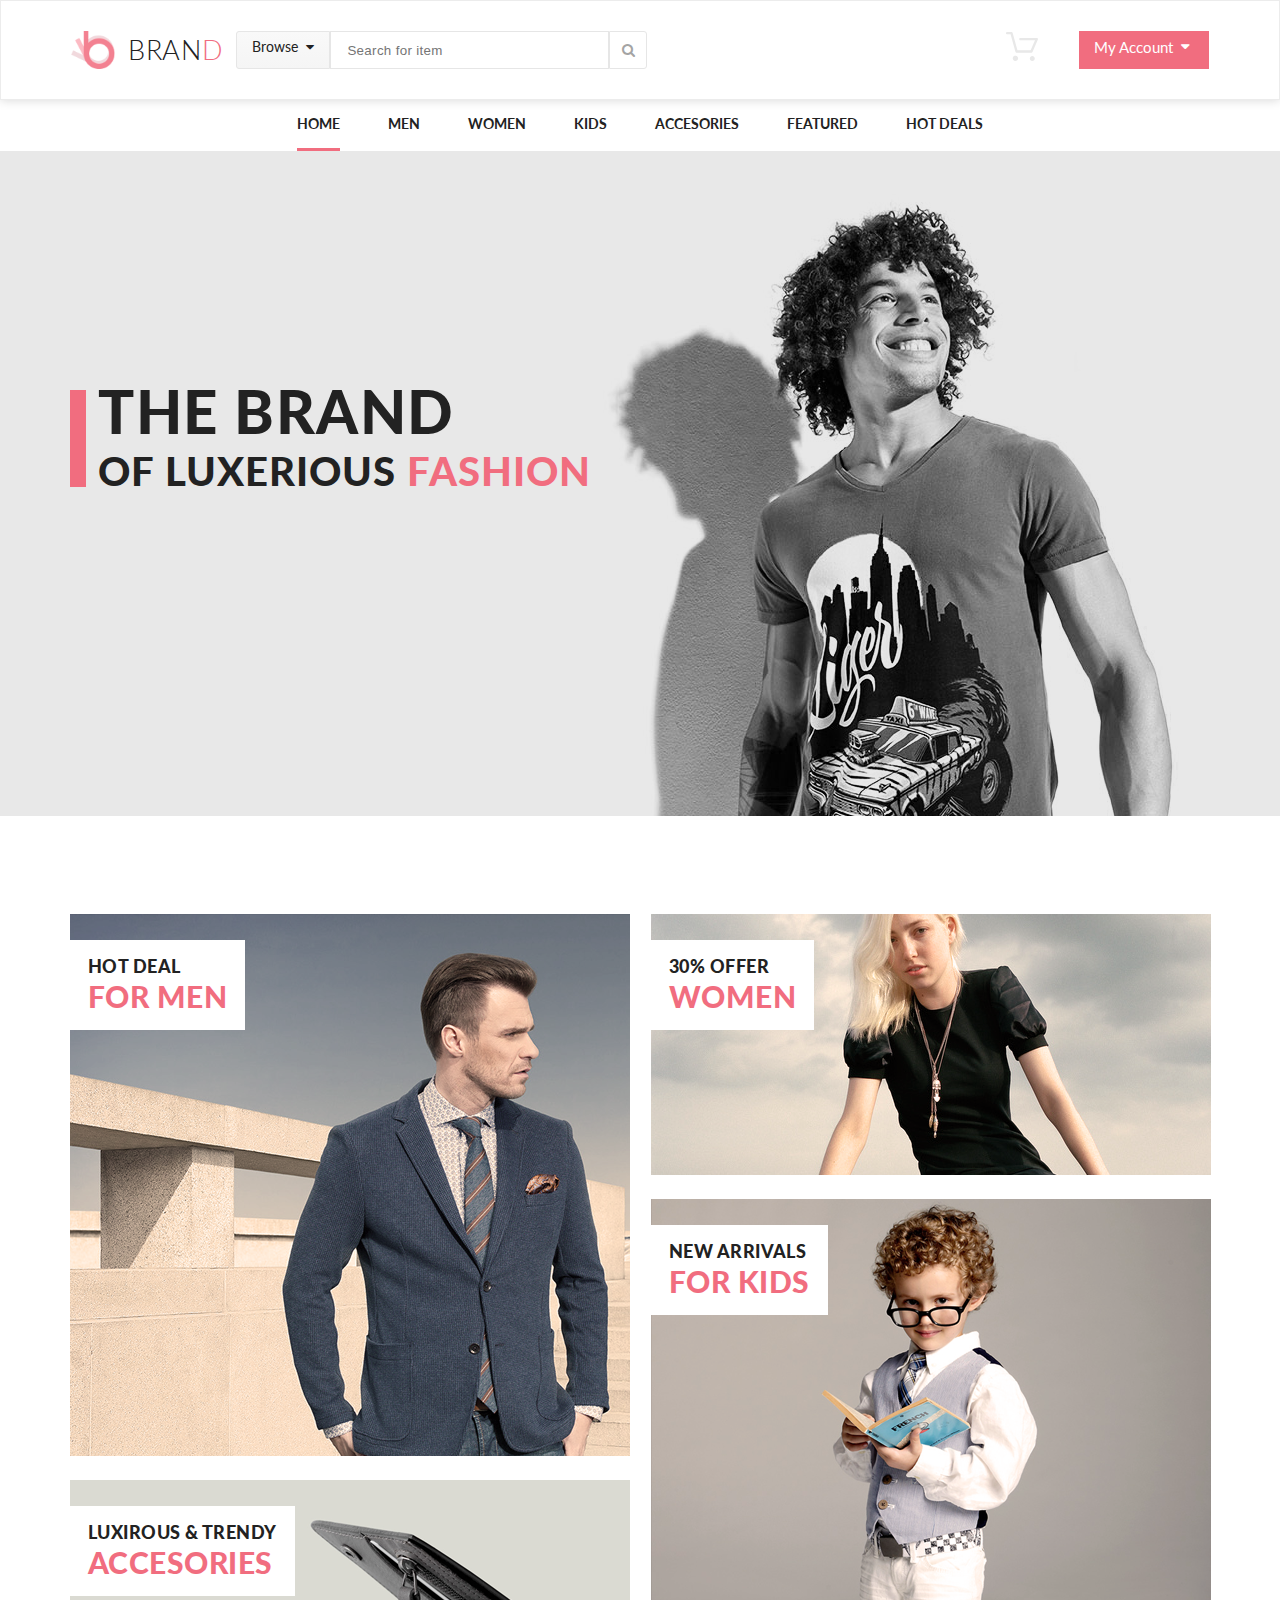
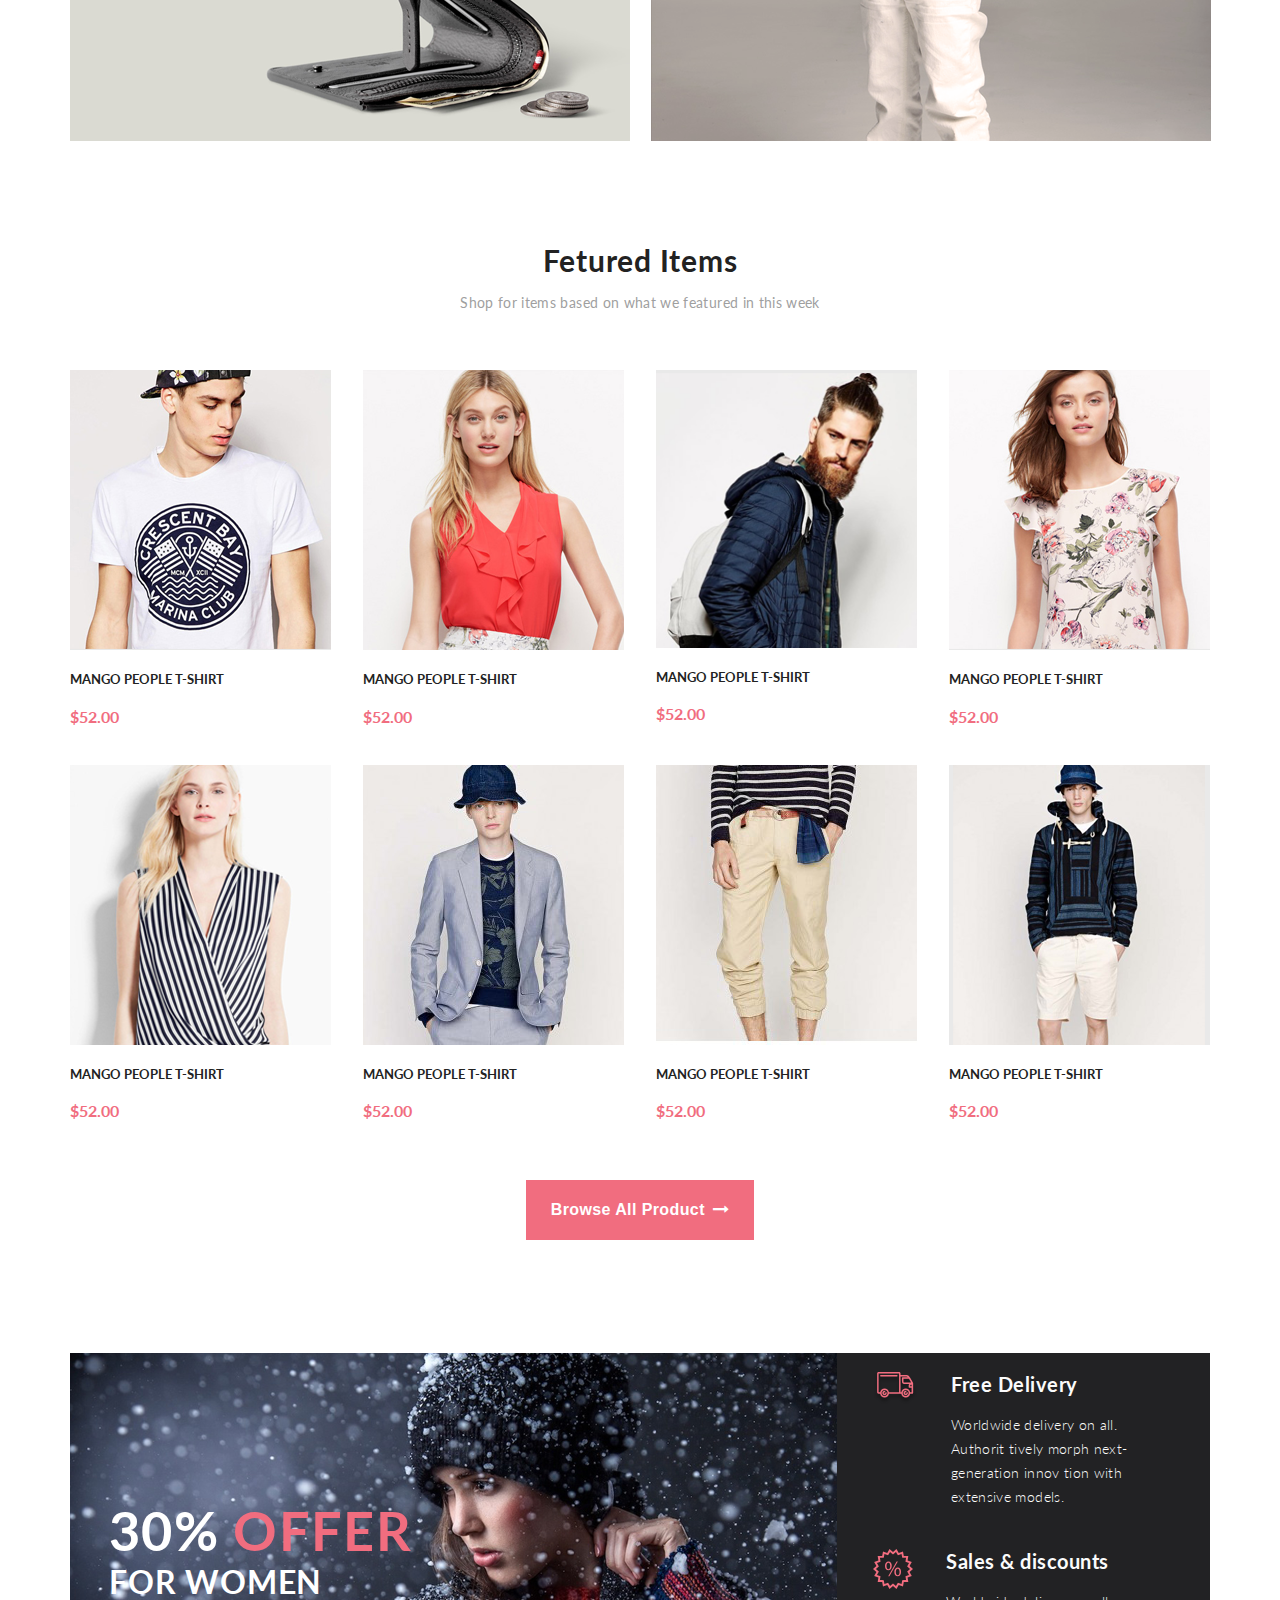
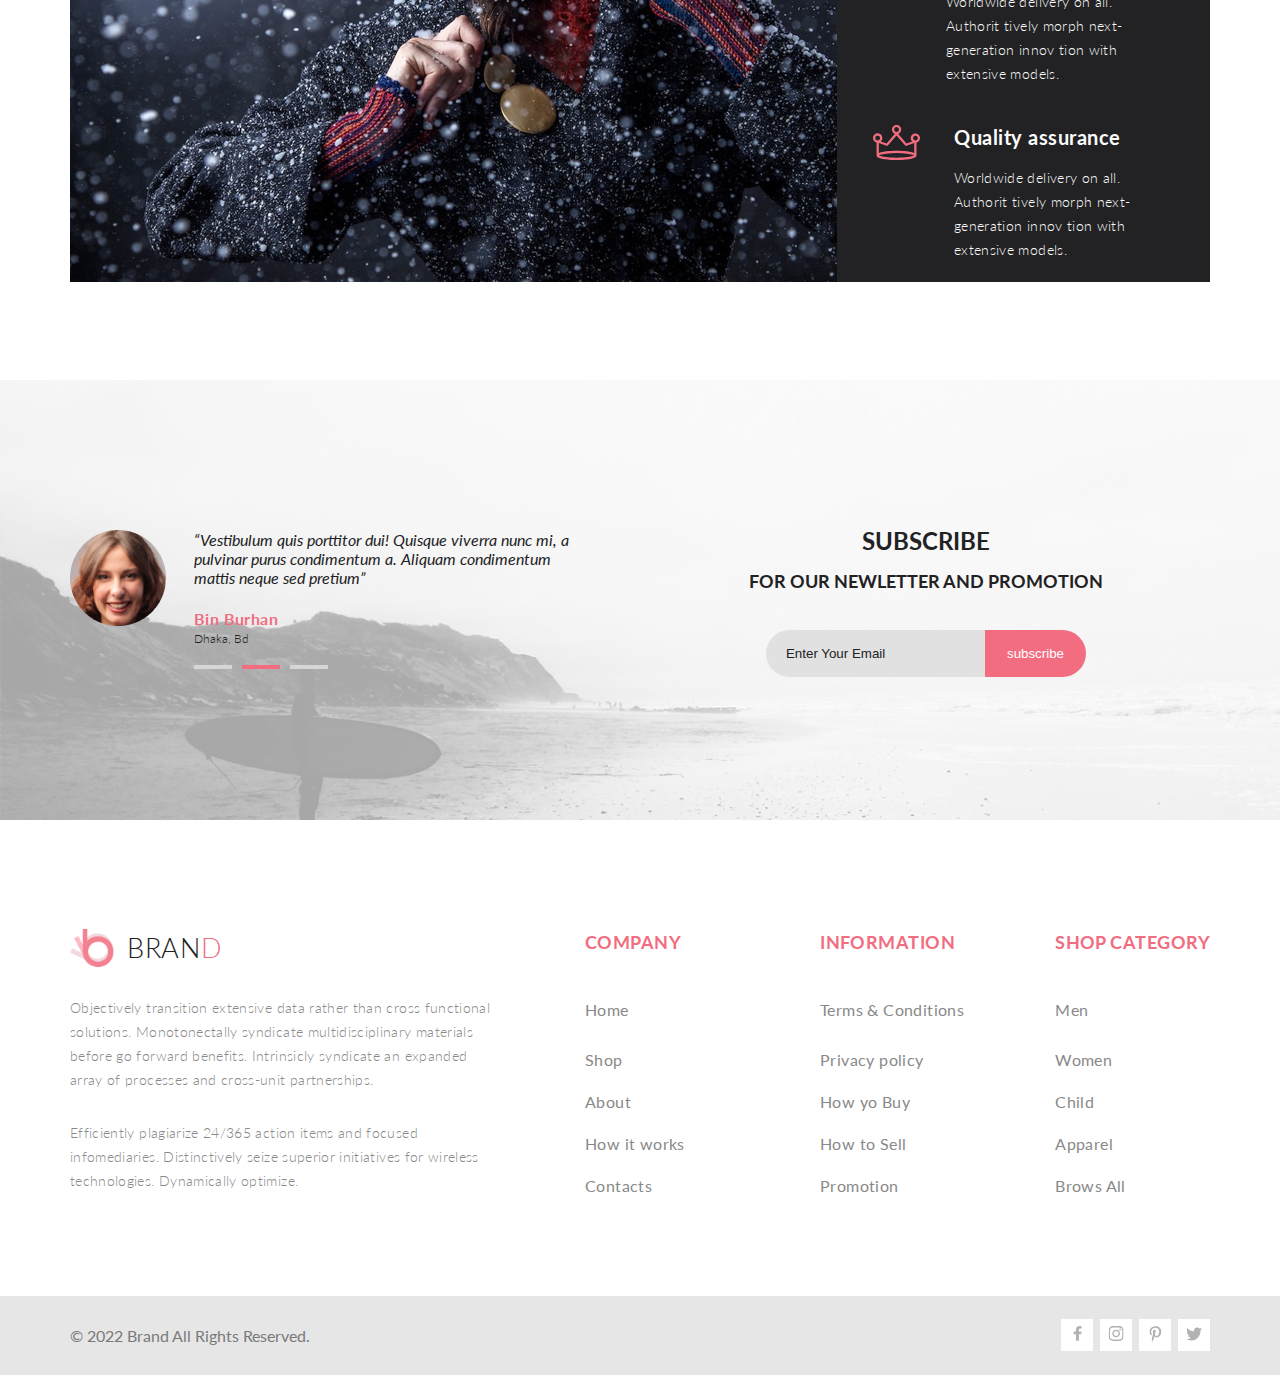
==== index.html @ a5ce7115 "корректировка ссылок на странице index" ====
<!DOCTYPE html>
<html lang="en">

    <head>
        <meta charset="UTF-8">
        <meta name="viewport" content="width=device-width, initial-scale=1.0">
        <title>THE BRAND OF LUXERIOUS FASHION</title>
        <link rel="stylesheet" href="./css/style.css">
        <link rel="stylesheet" href="./css/media.css">
        <link rel="preconnect" href="https://fonts.googleapis.com">
        <link rel="preconnect" href="https://fonts.gstatic.com" crossorigin>
        <link href="https://fonts.googleapis.com/css2?family=Lato:wght@300;400;700;900&display=swap" rel="stylesheet">
        <link rel="stylesheet" href="./font/font-awesome/css/font-awesome.min.css">
    </head>

    <body>
        <!-- заголовок сайта -->
        <header class="main-header center">
            <div class="main-header__left">
                <a class="main-header__left main-header__link" href="./index.html">
                    <img src="./img/logo.png" width="44" height="38" alt="Логотип">
                    <h1 class="main-header__brand">bran<span class="main-header__brand_red">d</span></h1>
                </a>
                <!-- кнопка поиска параметров -->
                <details class="drop drop_browse">
                    <summary class="drop__summary drop__summary_pink">Browse <i class="fa fa-caret-down" aria-hidden="true"></i></summary>
                    <div class="drop__items drop__items_browse">
                        <div class="drop__item">
                            <h3 class="menu__title">Home</h3>
                            <a href="#" class="menu__link menu__link_drop">Dresses</a>
                            <a href="#" class="menu__link menu__link_drop">Tops</a>
                            <a href="#" class="menu__link menu__link_drop">Sweaters/Knits</a>
                            <a href="#" class="menu__link menu__link_drop">Jackets/Coats</a>
                            <a href="#" class="menu__link menu__link_drop">Blazers</a>
                            <a href="#" class="menu__link menu__link_drop">Denim</a>
                            <a href="#" class="menu__link menu__link_drop">Leggings/Pants</a>
                            <a href="#" class="menu__link menu__link_drop">Skirts/Shorts</a>
                            <a href="#" class="menu__link menu__link_drop">Accessories</a>
                        </div>
                        <div class="drop__item">
                            <h3 class="menu__title">Home</h3>
                            <a href="#" class="menu__link menu__link_drop">Dresses</a>
                            <a href="#" class="menu__link menu__link_drop">Tops</a>
                            <a href="#" class="menu__link menu__link_drop">Sweaters/Knits</a>
                            <a href="#" class="menu__link menu__link_drop">Jackets/Coats</a>
                            <a href="#" class="menu__link menu__link_drop">Blazers</a>
                            <a href="#" class="menu__link menu__link_drop">Denim</a>
                            <a href="#" class="menu__link menu__link_drop">Leggings/Pants</a>
                            <a href="#" class="menu__link menu__link_drop">Skirts/Shorts</a>
                            <a href="#" class="menu__link menu__link_drop">Accessories</a>
                        </div>
                    </div>
                </details>

                <!-- форма поиска -->
                <form class="main-header__search" action="#">
                    <input class="main-header__input main-header__input_search" type="text"
                        placeholder="Search for item">
                    <label class="main-header__input main-header__input_find" for="">
                        <i class="fa fa-search" aria-hidden="true"></i>
                    </label>
                </form>
                <!-- // форма поиска -->
            </div>
            <div class="main-header__right">
                <details class="drop">
                    <summary class="drop__cart-summary">
                        <svg xmlns="http://www.w3.org/2000/svg" class="store mobile-none" width="32" height="29" viewBox="0 0 32 29"
                            fill="none">
                            <path
                                d="M26.2009 29C25.5532 28.9738 24.9415 28.6948 24.4972 28.2227C24.0529 27.7506 23.8114 27.1232 23.8245 26.475C23.8376 25.8269 24.1043 25.2097 24.5673 24.7559C25.0303 24.3022 25.6527 24.048 26.301 24.048C26.9493 24.048 27.5717 24.3022 28.0347 24.7559C28.4977 25.2097 28.7644 25.8269 28.7775 26.475C28.7906 27.1232 28.549 27.7506 28.1047 28.2227C27.6604 28.6948 27.0488 28.9738 26.401 29H26.2009ZM6.75293 26.32C6.75293 25.79 6.91011 25.2718 7.20459 24.8311C7.49907 24.3904 7.91764 24.0469 8.40735 23.844C8.89705 23.6412 9.43594 23.5881 9.95581 23.6915C10.4757 23.7949 10.9532 24.0502 11.328 24.425C11.7028 24.7998 11.9581 25.2773 12.0615 25.7972C12.1649 26.317 12.1118 26.8559 11.9089 27.3456C11.7061 27.8353 11.3626 28.2539 10.9219 28.5483C10.4812 28.8428 9.96304 29 9.43298 29C9.08087 29.0003 8.73212 28.9311 8.40674 28.7966C8.08136 28.662 7.78569 28.4646 7.53662 28.2158C7.28755 27.9669 7.09001 27.6713 6.9552 27.3461C6.82039 27.0208 6.75098 26.6721 6.75098 26.32H6.75293ZM10.553 20.686C10.2935 20.6868 10.0409 20.6024 9.83411 20.4457C9.62727 20.2891 9.47758 20.0689 9.40796 19.819L4.57495 2.36401H1.18201C0.868521 2.36401 0.567859 2.23947 0.346191 2.01781C0.124523 1.79614 0 1.49549 0 1.18201C0 0.868519 0.124523 0.567873 0.346191 0.346205C0.567859 0.124537 0.868521 5.81268e-06 1.18201 5.81268e-06H5.46301C5.7225 -0.00080736 5.97504 0.0837201 6.18176 0.240568C6.38848 0.397416 6.53784 0.617884 6.60693 0.868006L11.4399 18.323H24.6179L29.001 8.27501H14.401C14.2428 8.27961 14.0854 8.25242 13.9379 8.19507C13.7904 8.13771 13.6559 8.05134 13.5424 7.94108C13.4288 7.83082 13.3386 7.69891 13.277 7.55315C13.2154 7.40739 13.1836 7.25075 13.1836 7.0925C13.1836 6.93426 13.2154 6.77762 13.277 6.63186C13.3386 6.4861 13.4288 6.35419 13.5424 6.24393C13.6559 6.13367 13.7904 6.0473 13.9379 5.98994C14.0854 5.93259 14.2428 5.90541 14.401 5.91001H30.814C31.0097 5.90996 31.2022 5.95866 31.3744 6.05172C31.5465 6.14478 31.6928 6.27926 31.7999 6.44301C31.9078 6.60729 31.9734 6.79569 31.9908 6.99145C32.0083 7.18721 31.9771 7.38424 31.9 7.565L26.495 19.977C26.4026 20.1876 26.251 20.3668 26.0585 20.4927C25.866 20.6186 25.641 20.6858 25.411 20.686H10.553Z"
                                fill="#E8E8E8" />
                        </svg>
                    </summary>
                    <div class="drop__items drop__items_account">
                        <!-- карточка 1 -->
                        <div class="drop__item_buy">
                            <a href="#MyAccount1"><img src="./img/card/card1.png" alt="товар в корзине"></a>
                            <div class="drop__item-data">
                                <h3 class="drop__item-text">Rebox Zane</h3>
                                <div class="drop__item-star">
                                    <i class="fa fa-star drop_star" aria-hidden="true"></i>
                                    <i class="fa fa-star drop_star" aria-hidden="true"></i>
                                    <i class="fa fa-star drop_star" aria-hidden="true"></i>
                                    <i class="fa fa-star drop_star" aria-hidden="true"></i>
                                    <i class="fa fa-star-half-o drop_star" aria-hidden="true"></i>
                                </div>
                                <p class="drop__item-text drop__item_price">1 <span class="drop__span">x</span> $250</p>
                            </div>
                            <div class="drop__close">
                                <i class="fa fa-times-circle drop__item_close" aria-hidden="true"></i>
                            </div>
                        </div>
                        <hr>
                        <!-- карточка 2 -->
                        <div class="drop__item_buy">
                            <a href="#MyAccount2"><img src="./img/card/card2.png" alt="товар в корзине"></a>
                            <div class="drop__item-data">
                                <h3 class="drop__item-text">Rebox Zane</h3>
                                <div class="drop__item-star">
                                    <i class="fa fa-star drop_star" aria-hidden="true"></i>
                                    <i class="fa fa-star drop_star" aria-hidden="true"></i>
                                    <i class="fa fa-star drop_star" aria-hidden="true"></i>
                                    <i class="fa fa-star drop_star" aria-hidden="true"></i>
                                    <i class="fa fa-star-half-o drop_star" aria-hidden="true"></i>
                                </div>
                                <p class="drop__item-text drop__item_price">1 <span class="drop__span">x</span> $250</p>
                            </div>
                            <div class="drop__close">
                                <i class="fa fa-times-circle drop__item_close" aria-hidden="true"></i>
                            </div>
                        </div>
                        <hr>
                        <div class="drop__total">
                            <p class="drop__total_price">TOTAL</p>
                            <p class="drop__total_price">$500.00</p>
                        </div>
                        <div class="drop__button-account">
                            <a class="drop__button-account_link drop__button-account_hover" href="./checkout.html">Checkout</a>
                            <a class="menu__link drop__button-account_link drop__button-account_gray" href="./cart.html">Go
                                to
                                cart</a>
                        </div>
                    </div>
                </details>
                <!-- кнопка профиля -->
                <details class="drop drop_account">
                    <summary class="drop__summary">My Account<i class="fa fa-caret-down" aria-hidden="true"></i>
                    </summary>
                    <!-- блок с карточками -->
                    <div class="drop__items drop__items_account">
                        <!-- карточка 1 -->
                        <div class="drop__item_buy">
                            <a href="#MyAccount1"><img src="./img/card/card1.png" alt="товар в корзине"></a>
                            <div class="drop__item-data">
                                <h3 class="drop__item-text">Rebox Zane</h3>
                                <div class="drop__item-star">
                                    <i class="fa fa-star drop_star" aria-hidden="true"></i>
                                    <i class="fa fa-star drop_star" aria-hidden="true"></i>
                                    <i class="fa fa-star drop_star" aria-hidden="true"></i>
                                    <i class="fa fa-star drop_star" aria-hidden="true"></i>
                                    <i class="fa fa-star-half-o drop_star" aria-hidden="true"></i>
                                </div>
                                <p class="drop__item-text drop__item_price">1 <span class="drop__span">x</span> $250</p>
                            </div>
                            <div class="drop__close">
                                <i class="fa fa-times-circle drop__item_close" aria-hidden="true"></i>
                            </div>
                        </div>
                        <hr>
                        <!-- карточка 2 -->
                        <div class="drop__item_buy">
                            <a href="./single.html"><img src="./img/card/card2.png" alt="товар в корзине"></a>
                            <div class="drop__item-data">
                                <h3 class="drop__item-text">Rebox Zane</h3>
                                <div class="drop__item-star">
                                    <i class="fa fa-star drop_star" aria-hidden="true"></i>
                                    <i class="fa fa-star drop_star" aria-hidden="true"></i>
                                    <i class="fa fa-star drop_star" aria-hidden="true"></i>
                                    <i class="fa fa-star drop_star" aria-hidden="true"></i>
                                    <i class="fa fa-star-half-o drop_star" aria-hidden="true"></i>
                                </div>
                                <p class="drop__item-text drop__item_price">1 <span class="drop__span">x</span> $250</p>
                            </div>
                            <div class="drop__close">
                                <i class="fa fa-times-circle drop__item_close" aria-hidden="true"></i>
                            </div>
                        </div>
                        <hr>
                        <div class="drop__total">
                            <p class="drop__total_price">TOTAL</p>
                            <p class="drop__total_price">$500.00</p>
                        </div>
                        <div class="drop__button-account">
                            <a class="drop__button-account_link drop__button-account_hover" href="./checkout.html">Checkout</a>
                            <a class="menu__link drop__button-account_link drop__button-account_gray" href="./cart.html">Go to
                                cart</a>
                        </div>
                    </div>
                </details>
            </div>
        </header>
        <!-- // заголовок сайта -->

        <!-- Главное Меню -->
        <section class="navigation center">
            <ul class="menu">
                <li class="menu__list menu__list_active"><a href="./index.html" class="menu__link">home</a>
                    <div class="dropdown dropdown_home">
                        <div class="menu__item">
                            <h3 class="menu__title">Home</h3>
                            <a href="#" class="menu__link menu__link_drop">Dresses</a>
                            <a href="#" class="menu__link menu__link_drop">Tops</a>
                            <a href="#" class="menu__link menu__link_drop">Sweaters/Knits</a>
                            <a href="#" class="menu__link menu__link_drop">Jackets/Coats</a>
                            <a href="#" class="menu__link menu__link_drop">Blazers</a>
                            <a href="#" class="menu__link menu__link_drop">Denim</a>
                            <a href="#" class="menu__link menu__link_drop">Leggings/Pants</a>
                            <a href="#" class="menu__link menu__link_drop">Skirts/Shorts</a>
                            <a href="#" class="menu__link menu__link_drop">Accessories</a>
                        </div>
                    </div>
                </li>
                <li class="menu__list "><a href="./product.html" class="menu__link">men</a>
                    <div class="dropdown">
                        <div class="menu__item">
                            <h3 class="menu__title">men</h3>
                            <a href="#" class="menu__link menu__link_drop">Dresses</a>
                            <a href="#" class="menu__link menu__link_drop">Tops</a>
                            <a href="#" class="menu__link menu__link_drop">Sweaters/Knits</a>
                            <a href="#" class="menu__link menu__link_drop">Jackets/Coats</a>
                            <a href="#" class="menu__link menu__link_drop">Blazers</a>
                            <a href="#" class="menu__link menu__link_drop">Denim</a>
                            <a href="#" class="menu__link menu__link_drop">Leggings/Pants</a>
                            <a href="#" class="menu__link menu__link_drop">Skirts/Shorts</a>
                            <a href="#" class="menu__link menu__link_drop">Accessories</a>
                        </div>
                        <div class="menu__item">
                            <h3 class="menu__title">men</h3>
                            <a href="#" class="menu__link menu__link_drop">Dresses</a>
                            <a href="#" class="menu__link menu__link_drop">Tops</a>
                            <a href="#" class="menu__link menu__link_drop">Sweaters/Knits</a>
                            <a href="#" class="menu__link menu__link_drop">Jackets/Coats</a>
                        </div>
                        <div class="menu__item menu__item_mv-dwn">
                            <h3 class="menu__title">men</h3>
                            <a href="#" class="menu__link menu__link_drop">Dresses</a>
                            <a href="#" class="menu__link menu__link_drop">Tops</a>
                            <a href="#" class="menu__link menu__link_drop">Sweaters/Knits</a>
                        </div>
                        <div class="menu__item menu__item_mv-up">
                            <h3 class="menu__title">men</h3>
                            <a href="#" class="menu__link menu__link_drop">Dresses</a>
                            <a href="#" class="menu__link menu__link_drop">Tops</a>
                            <a href="#" class="menu__link menu__link_drop">Sweaters/Knits</a>
                            <a href="#" class="menu__link menu__link_drop">Jackets/Coats</a>
                        </div>
                        <div class="menu__item menu__item_bg">
                            <a href="#SupersaleMan" class="menu__link menu__link_drop">
                                <img class="menu__item_img" src="./img/sale-baner.png" alt="">
                            </a>
                            <p class="menu__item_sale">Super sale!</p>
                        </div>
                    </div>
                </li>
                <li class="menu__list"><a href="#3" class="menu__link">women</a>
                    <div class="dropdown">
                        <div class="menu__item">
                            <h3 class="menu__title">women</h3>
                            <a href="#" class="menu__link menu__link_drop">Dresses</a>
                            <a href="#" class="menu__link menu__link_drop">Tops</a>
                            <a href="#" class="menu__link menu__link_drop">Sweaters/Knits</a>
                            <a href="#" class="menu__link menu__link_drop">Jackets/Coats</a>
                            <a href="#" class="menu__link menu__link_drop">Blazers</a>
                            <a href="#" class="menu__link menu__link_drop">Denim</a>
                            <a href="#" class="menu__link menu__link_drop">Leggings/Pants</a>
                            <a href="#" class="menu__link menu__link_drop">Skirts/Shorts</a>
                            <a href="#" class="menu__link menu__link_drop">Accessories</a>
                        </div>
                        <div class="menu__item">
                            <h3 class="menu__title">women</h3>
                            <a href="#" class="menu__link menu__link_drop">Dresses</a>
                            <a href="#" class="menu__link menu__link_drop">Tops</a>
                            <a href="#" class="menu__link menu__link_drop">Sweaters/Knits</a>
                            <a href="#" class="menu__link menu__link_drop">Jackets/Coats</a>
                        </div>
                        <div class="menu__item menu__item_mv-dwn">
                            <h3 class="menu__title">women</h3>
                            <a href="#" class="menu__link menu__link_drop">Dresses</a>
                            <a href="#" class="menu__link menu__link_drop">Tops</a>
                            <a href="#" class="menu__link menu__link_drop">Sweaters/Knits</a>
                        </div>
                        <div class="menu__item menu__item_mv-up">
                            <h3 class="menu__title">women</h3>
                            <a href="#" class="menu__link menu__link_drop">Dresses</a>
                            <a href="#" class="menu__link menu__link_drop">Tops</a>
                            <a href="#" class="menu__link menu__link_drop">Sweaters/Knits</a>
                            <a href="#" class="menu__link menu__link_drop">Jackets/Coats</a>
                        </div>
                        <div class="menu__item menu__item_bg">
                            <a href="#SupersaleWoman" class="menu__link menu__link_drop">
                                <img class="menu__item_img" src="./img/sale-baner.png" alt="">
                            </a>
                            <p class="menu__item_sale">Super sale!</p>
                        </div>
                    </div>
                </li>
                <li class="menu__list cntr"><a href="#4" class="menu__link">kids</a>
                    <div class="dropdown">
                        <div class="menu__item">
                            <h3 class="menu__title">kids</h3>
                            <a href="#" class="menu__link menu__link_drop">Dresses</a>
                            <a href="#" class="menu__link menu__link_drop">Tops</a>
                            <a href="#" class="menu__link menu__link_drop">Sweaters/Knits</a>
                            <a href="#" class="menu__link menu__link_drop">Jackets/Coats</a>
                            <a href="#" class="menu__link menu__link_drop">Blazers</a>
                            <a href="#" class="menu__link menu__link_drop">Denim</a>
                            <a href="#" class="menu__link menu__link_drop">Leggings/Pants</a>
                            <a href="#" class="menu__link menu__link_drop">Skirts/Shorts</a>
                            <a href="#" class="menu__link menu__link_drop">Accessories</a>
                        </div>
                        <div class="menu__item">
                            <h3 class="menu__title">kids</h3>
                            <a href="#" class="menu__link menu__link_drop">Dresses</a>
                            <a href="#" class="menu__link menu__link_drop">Tops</a>
                            <a href="#" class="menu__link menu__link_drop">Sweaters/Knits</a>
                            <a href="#" class="menu__link menu__link_drop">Jackets/Coats</a>
                        </div>
                        <div class="menu__item menu__item_mv-dwn">
                            <h3 class="menu__title">kids</h3>
                            <a href="#" class="menu__link menu__link_drop">Dresses</a>
                            <a href="#" class="menu__link menu__link_drop">Tops</a>
                            <a href="#" class="menu__link menu__link_drop">Sweaters/Knits</a>
                        </div>
                        <div class="menu__item menu__item_mv-up">
                            <h3 class="menu__title">kids</h3>
                            <a href="#" class="menu__link menu__link_drop">Dresses</a>
                            <a href="#" class="menu__link menu__link_drop">Tops</a>
                            <a href="#" class="menu__link menu__link_drop">Sweaters/Knits</a>
                            <a href="#" class="menu__link menu__link_drop">Jackets/Coats</a>
                        </div>
                        <div class="menu__item menu__item_bg">
                            <a href="#SupersaleKids" class="menu__link menu__link_drop">
                                <img class="menu__item_img" src="./img/sale-baner.png" alt="">
                            </a>
                            <p class="menu__item_sale">Super sale!</p>
                        </div>
                    </div>
                </li>
                <li class="menu__list acc"><a href="#5" class="menu__link">accesories</a>
                    <div class="dropdown">
                        <div class="menu__item">
                            <h3 class="menu__title">accesories</h3>
                            <a href="#" class="menu__link menu__link_drop">Dresses</a>
                            <a href="#" class="menu__link menu__link_drop">Tops</a>
                            <a href="#" class="menu__link menu__link_drop">Sweaters/Knits</a>
                            <a href="#" class="menu__link menu__link_drop">Jackets/Coats</a>
                            <a href="#" class="menu__link menu__link_drop">Blazers</a>
                            <a href="#" class="menu__link menu__link_drop">Denim</a>
                            <a href="#" class="menu__link menu__link_drop">Leggings/Pants</a>
                            <a href="#" class="menu__link menu__link_drop">Skirts/Shorts</a>
                            <a href="#" class="menu__link menu__link_drop">Accessories</a>
                        </div>
                        <div class="menu__item">
                            <h3 class="menu__title">accesories</h3>
                            <a href="#" class="menu__link menu__link_drop">Dresses</a>
                            <a href="#" class="menu__link menu__link_drop">Tops</a>
                            <a href="#" class="menu__link menu__link_drop">Sweaters/Knits</a>
                            <a href="#" class="menu__link menu__link_drop">Jackets/Coats</a>
                        </div>
                        <div class="menu__item menu__item_mv-dwn">
                            <h3 class="menu__title">accesories</h3>
                            <a href="#" class="menu__link menu__link_drop">Dresses</a>
                            <a href="#" class="menu__link menu__link_drop">Tops</a>
                            <a href="#" class="menu__link menu__link_drop">Sweaters/Knits</a>
                        </div>
                        <div class="menu__item menu__item_mv-up">
                            <h3 class="menu__title">accesories</h3>
                            <a href="#" class="menu__link menu__link_drop">Dresses</a>
                            <a href="#" class="menu__link menu__link_drop">Tops</a>
                            <a href="#" class="menu__link menu__link_drop">Sweaters/Knits</a>
                            <a href="#" class="menu__link menu__link_drop">Jackets/Coats</a>
                        </div>
                        <div class="menu__item menu__item_bg">
                            <a href="#SupersaleAcc" class="menu__link menu__link_drop">
                                <img class="menu__item_img" src="./img/sale-baner.png" alt="">
                            </a>
                            <p class="menu__item_sale">Super sale!</p>
                        </div>
                    </div>
                </li>
                <li class="menu__list last"><a href="#6" class="menu__link">featured</a>
                    <div class="dropdown">
                        <div class="menu__item">
                            <h3 class="menu__title">featured</h3>
                            <a href="#" class="menu__link menu__link_drop">Dresses</a>
                            <a href="#" class="menu__link menu__link_drop">Tops</a>
                            <a href="#" class="menu__link menu__link_drop">Sweaters/Knits</a>
                            <a href="#" class="menu__link menu__link_drop">Jackets/Coats</a>
                            <a href="#" class="menu__link menu__link_drop">Blazers</a>
                            <a href="#" class="menu__link menu__link_drop">Denim</a>
                            <a href="#" class="menu__link menu__link_drop">Leggings/Pants</a>
                            <a href="#" class="menu__link menu__link_drop">Skirts/Shorts</a>
                            <a href="#" class="menu__link menu__link_drop">Accessories</a>
                        </div>
                        <div class="menu__item">
                            <h3 class="menu__title">featured</h3>
                            <a href="#" class="menu__link menu__link_drop">Dresses</a>
                            <a href="#" class="menu__link menu__link_drop">Tops</a>
                            <a href="#" class="menu__link menu__link_drop">Sweaters/Knits</a>
                            <a href="#" class="menu__link menu__link_drop">Jackets/Coats</a>
                        </div>
                        <div class="menu__item menu__item_mv-dwn">
                            <h3 class="menu__title">featured</h3>
                            <a href="#" class="menu__link menu__link_drop">Dresses</a>
                            <a href="#" class="menu__link menu__link_drop">Tops</a>
                            <a href="#" class="menu__link menu__link_drop">Sweaters/Knits</a>
                        </div>
                        <div class="menu__item menu__item_mv-up">
                            <h3 class="menu__title">featured</h3>
                            <a href="#" class="menu__link menu__link_drop">Dresses</a>
                            <a href="#" class="menu__link menu__link_drop">Tops</a>
                            <a href="#" class="menu__link menu__link_drop">Sweaters/Knits</a>
                            <a href="#" class="menu__link menu__link_drop">Jackets/Coats</a>
                        </div>
                        <div class="menu__item menu__item_bg">
                            <a href="#SupersaleFeatured" class="menu__link menu__link_drop">
                                <img class="menu__item_img" src="./img/sale-baner.png" alt="">
                            </a>
                            <p class="menu__item_sale">Super sale!</p>
                        </div>
                    </div>
                </li>
                <li class="menu__list last"><a href="#7" class="menu__link">hot deals</a>
                    <div class="dropdown">
                        <div class="menu__item">
                            <h3 class="menu__title">hot deals</h3>
                            <a href="#" class="menu__link menu__link_drop">Dresses</a>
                            <a href="#" class="menu__link menu__link_drop">Tops</a>
                            <a href="#" class="menu__link menu__link_drop">Sweaters/Knits</a>
                            <a href="#" class="menu__link menu__link_drop">Jackets/Coats</a>
                            <a href="#" class="menu__link menu__link_drop">Blazers</a>
                            <a href="#" class="menu__link menu__link_drop">Denim</a>
                            <a href="#" class="menu__link menu__link_drop">Leggings/Pants</a>
                            <a href="#" class="menu__link menu__link_drop">Skirts/Shorts</a>
                            <a href="#" class="menu__link menu__link_drop">Accessories</a>
                        </div>
                        <div class="menu__item">
                            <h3 class="menu__title">hot deals</h3>
                            <a href="#" class="menu__link menu__link_drop">Dresses</a>
                            <a href="#" class="menu__link menu__link_drop">Tops</a>
                            <a href="#" class="menu__link menu__link_drop">Sweaters/Knits</a>
                            <a href="#" class="menu__link menu__link_drop">Jackets/Coats</a>
                        </div>
                        <div class="menu__item menu__item_mv-dwn">
                            <h3 class="menu__title">hot deals</h3>
                            <a href="#" class="menu__link menu__link_drop">Dresses</a>
                            <a href="#" class="menu__link menu__link_drop">Tops</a>
                            <a href="#" class="menu__link menu__link_drop">Sweaters/Knits</a>
                        </div>
                        <div class="menu__item menu__item_mv-up">
                            <h3 class="menu__title">hot deals</h3>
                            <a href="#" class="menu__link menu__link_drop">Dresses</a>
                            <a href="#" class="menu__link menu__link_drop">Tops</a>
                            <a href="#" class="menu__link menu__link_drop">Sweaters/Knits</a>
                            <a href="#" class="menu__link menu__link_drop">Jackets/Coats</a>
                        </div>
                        <div class="menu__item menu__item_bg">
                            <a href="#SupersaleHot" class="menu__link menu__link_drop">
                                <img class="menu__item_img" src="./img/sale-baner.png" alt="">
                            </a>
                            <p class="menu__item_sale">Super sale!</p>
                        </div>
                    </div>
                </li>
            </ul>
        </section>
        <!-- // Главное Меню -->

        <!-- блок Банер -->
        <section class="hero center">
            <div class="hero-text">
                <span class="hero-text__span"></span>
                <div class="hero-text__block-title">
                    <h1 class="hero-text__head">THE BRAND</h1>
                    <h2 class="hero-text__head hero-text_midle">OF LUXERIOUS
                        <span class="hero-text__head hero-text_midle hero-text_red">FASHION</span>
                    </h2>
                </div>
            </div>
        </section>
        <!-- // блок Банер -->

        <!-- блок Предложения -->
        <section class="offers center">
            <!-- card 1 -->
            <div class="offers__item">
                <a href="#" target="_blank">
                    <img src="./img/offers/proposal1.png" alt="Предложения для мужчин">
                    <h2 class="offers__text">HOT DEAL <br><span class="offers__text_title">FOR MEN</span></h2>
                </a>
            </div>
            <!-- // card 1 -->

            <!-- card 2 -->
            <div class="offers__item">
                <a href="#" target="_blank">
                    <img src="./img/offers/proposal2.png" alt="Предложения для мужчин">
                    <h2 class="offers__text">30% OFFER <br><span class="offers__text_title">WOMEN</span></h2>
                </a>
            </div>
            <!-- // card 2
         -->
            <!-- card 3 -->
            <div class="offers__item">
                <a href="#" target="_blank">
                    <img src="./img/offers/proposal3.png" alt="Предложения для мужчин">
                    <h2 class="offers__text">LUXIROUS & TRENDY <br><span class="offers__text_title">ACCESORIES</span>
                    </h2>
                </a>
            </div>
            <!-- // card 3 -->

            <!-- card 4 -->
            <div class="offers__item">
                <a href="#" target="_blank">
                    <img src="./img/offers/proposal4.png" alt="Предложения для мужчин">
                    <h2 class="offers__text">NEW ARRIVALS <br><span class="offers__text_title">FOR KIDS</span></h2>
                </a>
            </div>
            <!-- // card 4 -->
        </section>
        <!-- // блок Предложения -->

        <!-- блок Продукты -->
        <section class="products center">
            <!-- Заголовок блока продуктов с карточками -->
            <div class="products-title">
                <h2 class="products-title__head">Fetured Items</h2>
                <p class="products-title__text">Shop for items based on what we featured in this week</p>
            </div>
            <!-- // Заголовок блока продуктов с карточками -->
            <!-- карточки -->
            <div class="products-items">
                <!-- card1 -->
                <div class="products-item">
                    <a class="menu__link" href="#card1">
                        <img class="products-item__img-card" width="261" src="./img/products/catalog.png"
                            alt="фото товара">
                        <div class="products-item__text">
                            <h3 class="products-item__head">Mango People T-shirt</h3>
                            <p class="products-item__price global_pink">$52.00</p>
                        </div>
                    </a>
                    <div class="products-item__card">
                        <a class="products-item__link" href="#add1">
                            <svg xmlns="http://www.w3.org/2000/svg" width="23" height="22" viewBox="0 0 32 29"
                                fill="none">
                                <path
                                    d="M26.2009 29C25.5532 28.9738 24.9415 28.6948 24.4972 28.2227C24.0529 27.7506 23.8114 27.1232 23.8245 26.475C23.8376 25.8269 24.1043 25.2097 24.5673 24.7559C25.0303 24.3022 25.6527 24.048 26.301 24.048C26.9493 24.048 27.5717 24.3022 28.0347 24.7559C28.4977 25.2097 28.7644 25.8269 28.7775 26.475C28.7906 27.1232 28.549 27.7506 28.1047 28.2227C27.6604 28.6948 27.0488 28.9738 26.401 29H26.2009ZM6.75293 26.32C6.75293 25.79 6.91011 25.2718 7.20459 24.8311C7.49907 24.3904 7.91764 24.0469 8.40735 23.844C8.89705 23.6412 9.43594 23.5881 9.95581 23.6915C10.4757 23.7949 10.9532 24.0502 11.328 24.425C11.7028 24.7998 11.9581 25.2773 12.0615 25.7972C12.1649 26.317 12.1118 26.8559 11.9089 27.3456C11.7061 27.8353 11.3626 28.2539 10.9219 28.5483C10.4812 28.8428 9.96304 29 9.43298 29C9.08087 29.0003 8.73212 28.9311 8.40674 28.7966C8.08136 28.662 7.78569 28.4646 7.53662 28.2158C7.28755 27.9669 7.09001 27.6713 6.9552 27.3461C6.82039 27.0208 6.75098 26.6721 6.75098 26.32H6.75293ZM10.553 20.686C10.2935 20.6868 10.0409 20.6024 9.83411 20.4457C9.62727 20.2891 9.47758 20.0689 9.40796 19.819L4.57495 2.36401H1.18201C0.868521 2.36401 0.567859 2.23947 0.346191 2.01781C0.124523 1.79614 0 1.49549 0 1.18201C0 0.868519 0.124523 0.567873 0.346191 0.346205C0.567859 0.124537 0.868521 5.81268e-06 1.18201 5.81268e-06H5.46301C5.7225 -0.00080736 5.97504 0.0837201 6.18176 0.240568C6.38848 0.397416 6.53784 0.617884 6.60693 0.868006L11.4399 18.323H24.6179L29.001 8.27501H14.401C14.2428 8.27961 14.0854 8.25242 13.9379 8.19507C13.7904 8.13771 13.6559 8.05134 13.5424 7.94108C13.4288 7.83082 13.3386 7.69891 13.277 7.55315C13.2154 7.40739 13.1836 7.25075 13.1836 7.0925C13.1836 6.93426 13.2154 6.77762 13.277 6.63186C13.3386 6.4861 13.4288 6.35419 13.5424 6.24393C13.6559 6.13367 13.7904 6.0473 13.9379 5.98994C14.0854 5.93259 14.2428 5.90541 14.401 5.91001H30.814C31.0097 5.90996 31.2022 5.95866 31.3744 6.05172C31.5465 6.14478 31.6928 6.27926 31.7999 6.44301C31.9078 6.60729 31.9734 6.79569 31.9908 6.99145C32.0083 7.18721 31.9771 7.38424 31.9 7.565L26.495 19.977C26.4026 20.1876 26.251 20.3668 26.0585 20.4927C25.866 20.6186 25.641 20.6858 25.411 20.686H10.553Z"
                                    fill="#E8E8E8" />
                            </svg>Add to Cart
                        </a>
                    </div>
                </div>
                <!-- // card1 -->
                <!-- card2 -->
                <div class="products-item">
                    <a class="menu__link" href="#card1">
                        <img class="products-item__img-card" width="261" src="./img/products/catalog1.png"
                            alt="фото товара">
                        <div class="products-item__text">
                            <h3 class="products-item__head">Mango People T-shirt</h3>
                            <p class="products-item__price global_pink">$52.00</p>
                        </div>
                    </a>
                    <div class="products-item__card">
                        <a class="products-item__link" href="#add1">
                            <svg xmlns="http://www.w3.org/2000/svg" width="23" height="22" viewBox="0 0 32 29"
                                fill="none">
                                <path
                                    d="M26.2009 29C25.5532 28.9738 24.9415 28.6948 24.4972 28.2227C24.0529 27.7506 23.8114 27.1232 23.8245 26.475C23.8376 25.8269 24.1043 25.2097 24.5673 24.7559C25.0303 24.3022 25.6527 24.048 26.301 24.048C26.9493 24.048 27.5717 24.3022 28.0347 24.7559C28.4977 25.2097 28.7644 25.8269 28.7775 26.475C28.7906 27.1232 28.549 27.7506 28.1047 28.2227C27.6604 28.6948 27.0488 28.9738 26.401 29H26.2009ZM6.75293 26.32C6.75293 25.79 6.91011 25.2718 7.20459 24.8311C7.49907 24.3904 7.91764 24.0469 8.40735 23.844C8.89705 23.6412 9.43594 23.5881 9.95581 23.6915C10.4757 23.7949 10.9532 24.0502 11.328 24.425C11.7028 24.7998 11.9581 25.2773 12.0615 25.7972C12.1649 26.317 12.1118 26.8559 11.9089 27.3456C11.7061 27.8353 11.3626 28.2539 10.9219 28.5483C10.4812 28.8428 9.96304 29 9.43298 29C9.08087 29.0003 8.73212 28.9311 8.40674 28.7966C8.08136 28.662 7.78569 28.4646 7.53662 28.2158C7.28755 27.9669 7.09001 27.6713 6.9552 27.3461C6.82039 27.0208 6.75098 26.6721 6.75098 26.32H6.75293ZM10.553 20.686C10.2935 20.6868 10.0409 20.6024 9.83411 20.4457C9.62727 20.2891 9.47758 20.0689 9.40796 19.819L4.57495 2.36401H1.18201C0.868521 2.36401 0.567859 2.23947 0.346191 2.01781C0.124523 1.79614 0 1.49549 0 1.18201C0 0.868519 0.124523 0.567873 0.346191 0.346205C0.567859 0.124537 0.868521 5.81268e-06 1.18201 5.81268e-06H5.46301C5.7225 -0.00080736 5.97504 0.0837201 6.18176 0.240568C6.38848 0.397416 6.53784 0.617884 6.60693 0.868006L11.4399 18.323H24.6179L29.001 8.27501H14.401C14.2428 8.27961 14.0854 8.25242 13.9379 8.19507C13.7904 8.13771 13.6559 8.05134 13.5424 7.94108C13.4288 7.83082 13.3386 7.69891 13.277 7.55315C13.2154 7.40739 13.1836 7.25075 13.1836 7.0925C13.1836 6.93426 13.2154 6.77762 13.277 6.63186C13.3386 6.4861 13.4288 6.35419 13.5424 6.24393C13.6559 6.13367 13.7904 6.0473 13.9379 5.98994C14.0854 5.93259 14.2428 5.90541 14.401 5.91001H30.814C31.0097 5.90996 31.2022 5.95866 31.3744 6.05172C31.5465 6.14478 31.6928 6.27926 31.7999 6.44301C31.9078 6.60729 31.9734 6.79569 31.9908 6.99145C32.0083 7.18721 31.9771 7.38424 31.9 7.565L26.495 19.977C26.4026 20.1876 26.251 20.3668 26.0585 20.4927C25.866 20.6186 25.641 20.6858 25.411 20.686H10.553Z"
                                    fill="#E8E8E8" />
                            </svg>Add to Cart
                        </a>
                    </div>
                </div>
                <!-- // card2 -->
                <!-- card3 -->
                <div class="products-item">
                    <a class="menu__link" href="#card1">
                        <img class="products-item__img-card" width="261" src="./img/products/catalog2.png"
                            alt="фото товара">
                        <div class="products-item__text">
                            <h3 class="products-item__head">Mango People T-shirt</h3>
                            <p class="products-item__price global_pink">$52.00</p>
                        </div>
                    </a>
                    <div class="products-item__card">
                        <a class="products-item__link" href="#add1">
                            <svg xmlns="http://www.w3.org/2000/svg" width="23" height="22" viewBox="0 0 32 29"
                                fill="none">
                                <path
                                    d="M26.2009 29C25.5532 28.9738 24.9415 28.6948 24.4972 28.2227C24.0529 27.7506 23.8114 27.1232 23.8245 26.475C23.8376 25.8269 24.1043 25.2097 24.5673 24.7559C25.0303 24.3022 25.6527 24.048 26.301 24.048C26.9493 24.048 27.5717 24.3022 28.0347 24.7559C28.4977 25.2097 28.7644 25.8269 28.7775 26.475C28.7906 27.1232 28.549 27.7506 28.1047 28.2227C27.6604 28.6948 27.0488 28.9738 26.401 29H26.2009ZM6.75293 26.32C6.75293 25.79 6.91011 25.2718 7.20459 24.8311C7.49907 24.3904 7.91764 24.0469 8.40735 23.844C8.89705 23.6412 9.43594 23.5881 9.95581 23.6915C10.4757 23.7949 10.9532 24.0502 11.328 24.425C11.7028 24.7998 11.9581 25.2773 12.0615 25.7972C12.1649 26.317 12.1118 26.8559 11.9089 27.3456C11.7061 27.8353 11.3626 28.2539 10.9219 28.5483C10.4812 28.8428 9.96304 29 9.43298 29C9.08087 29.0003 8.73212 28.9311 8.40674 28.7966C8.08136 28.662 7.78569 28.4646 7.53662 28.2158C7.28755 27.9669 7.09001 27.6713 6.9552 27.3461C6.82039 27.0208 6.75098 26.6721 6.75098 26.32H6.75293ZM10.553 20.686C10.2935 20.6868 10.0409 20.6024 9.83411 20.4457C9.62727 20.2891 9.47758 20.0689 9.40796 19.819L4.57495 2.36401H1.18201C0.868521 2.36401 0.567859 2.23947 0.346191 2.01781C0.124523 1.79614 0 1.49549 0 1.18201C0 0.868519 0.124523 0.567873 0.346191 0.346205C0.567859 0.124537 0.868521 5.81268e-06 1.18201 5.81268e-06H5.46301C5.7225 -0.00080736 5.97504 0.0837201 6.18176 0.240568C6.38848 0.397416 6.53784 0.617884 6.60693 0.868006L11.4399 18.323H24.6179L29.001 8.27501H14.401C14.2428 8.27961 14.0854 8.25242 13.9379 8.19507C13.7904 8.13771 13.6559 8.05134 13.5424 7.94108C13.4288 7.83082 13.3386 7.69891 13.277 7.55315C13.2154 7.40739 13.1836 7.25075 13.1836 7.0925C13.1836 6.93426 13.2154 6.77762 13.277 6.63186C13.3386 6.4861 13.4288 6.35419 13.5424 6.24393C13.6559 6.13367 13.7904 6.0473 13.9379 5.98994C14.0854 5.93259 14.2428 5.90541 14.401 5.91001H30.814C31.0097 5.90996 31.2022 5.95866 31.3744 6.05172C31.5465 6.14478 31.6928 6.27926 31.7999 6.44301C31.9078 6.60729 31.9734 6.79569 31.9908 6.99145C32.0083 7.18721 31.9771 7.38424 31.9 7.565L26.495 19.977C26.4026 20.1876 26.251 20.3668 26.0585 20.4927C25.866 20.6186 25.641 20.6858 25.411 20.686H10.553Z"
                                    fill="#E8E8E8" />
                            </svg>Add to Cart
                        </a>
                    </div>
                </div>
                <!-- // card3 -->
                <!-- card4 -->
                <div class="products-item">
                    <a class="menu__link" href="#card1">
                        <img class="products-item__img-card" width="261" src="./img/products/catalog3.png"
                            alt="фото товара">
                        <div class="products-item__text">
                            <h3 class="products-item__head">Mango People T-shirt</h3>
                            <p class="products-item__price global_pink">$52.00</p>
                        </div>
                    </a>
                    <div class="products-item__card">
                        <a class="products-item__link" href="#add1">
                            <svg xmlns="http://www.w3.org/2000/svg" width="23" height="22" viewBox="0 0 32 29"
                                fill="none">
                                <path
                                    d="M26.2009 29C25.5532 28.9738 24.9415 28.6948 24.4972 28.2227C24.0529 27.7506 23.8114 27.1232 23.8245 26.475C23.8376 25.8269 24.1043 25.2097 24.5673 24.7559C25.0303 24.3022 25.6527 24.048 26.301 24.048C26.9493 24.048 27.5717 24.3022 28.0347 24.7559C28.4977 25.2097 28.7644 25.8269 28.7775 26.475C28.7906 27.1232 28.549 27.7506 28.1047 28.2227C27.6604 28.6948 27.0488 28.9738 26.401 29H26.2009ZM6.75293 26.32C6.75293 25.79 6.91011 25.2718 7.20459 24.8311C7.49907 24.3904 7.91764 24.0469 8.40735 23.844C8.89705 23.6412 9.43594 23.5881 9.95581 23.6915C10.4757 23.7949 10.9532 24.0502 11.328 24.425C11.7028 24.7998 11.9581 25.2773 12.0615 25.7972C12.1649 26.317 12.1118 26.8559 11.9089 27.3456C11.7061 27.8353 11.3626 28.2539 10.9219 28.5483C10.4812 28.8428 9.96304 29 9.43298 29C9.08087 29.0003 8.73212 28.9311 8.40674 28.7966C8.08136 28.662 7.78569 28.4646 7.53662 28.2158C7.28755 27.9669 7.09001 27.6713 6.9552 27.3461C6.82039 27.0208 6.75098 26.6721 6.75098 26.32H6.75293ZM10.553 20.686C10.2935 20.6868 10.0409 20.6024 9.83411 20.4457C9.62727 20.2891 9.47758 20.0689 9.40796 19.819L4.57495 2.36401H1.18201C0.868521 2.36401 0.567859 2.23947 0.346191 2.01781C0.124523 1.79614 0 1.49549 0 1.18201C0 0.868519 0.124523 0.567873 0.346191 0.346205C0.567859 0.124537 0.868521 5.81268e-06 1.18201 5.81268e-06H5.46301C5.7225 -0.00080736 5.97504 0.0837201 6.18176 0.240568C6.38848 0.397416 6.53784 0.617884 6.60693 0.868006L11.4399 18.323H24.6179L29.001 8.27501H14.401C14.2428 8.27961 14.0854 8.25242 13.9379 8.19507C13.7904 8.13771 13.6559 8.05134 13.5424 7.94108C13.4288 7.83082 13.3386 7.69891 13.277 7.55315C13.2154 7.40739 13.1836 7.25075 13.1836 7.0925C13.1836 6.93426 13.2154 6.77762 13.277 6.63186C13.3386 6.4861 13.4288 6.35419 13.5424 6.24393C13.6559 6.13367 13.7904 6.0473 13.9379 5.98994C14.0854 5.93259 14.2428 5.90541 14.401 5.91001H30.814C31.0097 5.90996 31.2022 5.95866 31.3744 6.05172C31.5465 6.14478 31.6928 6.27926 31.7999 6.44301C31.9078 6.60729 31.9734 6.79569 31.9908 6.99145C32.0083 7.18721 31.9771 7.38424 31.9 7.565L26.495 19.977C26.4026 20.1876 26.251 20.3668 26.0585 20.4927C25.866 20.6186 25.641 20.6858 25.411 20.686H10.553Z"
                                    fill="#E8E8E8" />
                            </svg>Add to Cart
                        </a>
                    </div>
                </div>
                <!-- // card4 -->
                <!-- card5 -->
                <div class="products-item">
                    <a class="menu__link" href="#card1">
                        <img class="products-item__img-card" width="261" src="./img/products/catalog4.png"
                            alt="фото товара">
                        <div class="products-item__text">
                            <h3 class="products-item__head">Mango People T-shirt</h3>
                            <p class="products-item__price global_pink">$52.00</p>
                        </div>
                    </a>
                    <div class="products-item__card">
                        <a class="products-item__link" href="#add1">
                            <svg xmlns="http://www.w3.org/2000/svg" width="23" height="22" viewBox="0 0 32 29"
                                fill="none">
                                <path
                                    d="M26.2009 29C25.5532 28.9738 24.9415 28.6948 24.4972 28.2227C24.0529 27.7506 23.8114 27.1232 23.8245 26.475C23.8376 25.8269 24.1043 25.2097 24.5673 24.7559C25.0303 24.3022 25.6527 24.048 26.301 24.048C26.9493 24.048 27.5717 24.3022 28.0347 24.7559C28.4977 25.2097 28.7644 25.8269 28.7775 26.475C28.7906 27.1232 28.549 27.7506 28.1047 28.2227C27.6604 28.6948 27.0488 28.9738 26.401 29H26.2009ZM6.75293 26.32C6.75293 25.79 6.91011 25.2718 7.20459 24.8311C7.49907 24.3904 7.91764 24.0469 8.40735 23.844C8.89705 23.6412 9.43594 23.5881 9.95581 23.6915C10.4757 23.7949 10.9532 24.0502 11.328 24.425C11.7028 24.7998 11.9581 25.2773 12.0615 25.7972C12.1649 26.317 12.1118 26.8559 11.9089 27.3456C11.7061 27.8353 11.3626 28.2539 10.9219 28.5483C10.4812 28.8428 9.96304 29 9.43298 29C9.08087 29.0003 8.73212 28.9311 8.40674 28.7966C8.08136 28.662 7.78569 28.4646 7.53662 28.2158C7.28755 27.9669 7.09001 27.6713 6.9552 27.3461C6.82039 27.0208 6.75098 26.6721 6.75098 26.32H6.75293ZM10.553 20.686C10.2935 20.6868 10.0409 20.6024 9.83411 20.4457C9.62727 20.2891 9.47758 20.0689 9.40796 19.819L4.57495 2.36401H1.18201C0.868521 2.36401 0.567859 2.23947 0.346191 2.01781C0.124523 1.79614 0 1.49549 0 1.18201C0 0.868519 0.124523 0.567873 0.346191 0.346205C0.567859 0.124537 0.868521 5.81268e-06 1.18201 5.81268e-06H5.46301C5.7225 -0.00080736 5.97504 0.0837201 6.18176 0.240568C6.38848 0.397416 6.53784 0.617884 6.60693 0.868006L11.4399 18.323H24.6179L29.001 8.27501H14.401C14.2428 8.27961 14.0854 8.25242 13.9379 8.19507C13.7904 8.13771 13.6559 8.05134 13.5424 7.94108C13.4288 7.83082 13.3386 7.69891 13.277 7.55315C13.2154 7.40739 13.1836 7.25075 13.1836 7.0925C13.1836 6.93426 13.2154 6.77762 13.277 6.63186C13.3386 6.4861 13.4288 6.35419 13.5424 6.24393C13.6559 6.13367 13.7904 6.0473 13.9379 5.98994C14.0854 5.93259 14.2428 5.90541 14.401 5.91001H30.814C31.0097 5.90996 31.2022 5.95866 31.3744 6.05172C31.5465 6.14478 31.6928 6.27926 31.7999 6.44301C31.9078 6.60729 31.9734 6.79569 31.9908 6.99145C32.0083 7.18721 31.9771 7.38424 31.9 7.565L26.495 19.977C26.4026 20.1876 26.251 20.3668 26.0585 20.4927C25.866 20.6186 25.641 20.6858 25.411 20.686H10.553Z"
                                    fill="#E8E8E8" />
                            </svg>Add to Cart
                        </a>
                    </div>
                </div>
                <!-- // card5 -->
                <!-- card6 -->
                <div class="products-item">
                    <a class="menu__link" href="#card1">
                        <img class="products-item__img-card" width="261" src="./img/products/catalog5.png"
                            alt="фото товара">
                        <div class="products-item__text">
                            <h3 class="products-item__head">Mango People T-shirt</h3>
                            <p class="products-item__price global_pink">$52.00</p>
                        </div>
                    </a>
                    <div class="products-item__card">
                        <a class="products-item__link" href="#add1">
                            <svg xmlns="http://www.w3.org/2000/svg" width="23" height="22" viewBox="0 0 32 29"
                                fill="none">
                                <path
                                    d="M26.2009 29C25.5532 28.9738 24.9415 28.6948 24.4972 28.2227C24.0529 27.7506 23.8114 27.1232 23.8245 26.475C23.8376 25.8269 24.1043 25.2097 24.5673 24.7559C25.0303 24.3022 25.6527 24.048 26.301 24.048C26.9493 24.048 27.5717 24.3022 28.0347 24.7559C28.4977 25.2097 28.7644 25.8269 28.7775 26.475C28.7906 27.1232 28.549 27.7506 28.1047 28.2227C27.6604 28.6948 27.0488 28.9738 26.401 29H26.2009ZM6.75293 26.32C6.75293 25.79 6.91011 25.2718 7.20459 24.8311C7.49907 24.3904 7.91764 24.0469 8.40735 23.844C8.89705 23.6412 9.43594 23.5881 9.95581 23.6915C10.4757 23.7949 10.9532 24.0502 11.328 24.425C11.7028 24.7998 11.9581 25.2773 12.0615 25.7972C12.1649 26.317 12.1118 26.8559 11.9089 27.3456C11.7061 27.8353 11.3626 28.2539 10.9219 28.5483C10.4812 28.8428 9.96304 29 9.43298 29C9.08087 29.0003 8.73212 28.9311 8.40674 28.7966C8.08136 28.662 7.78569 28.4646 7.53662 28.2158C7.28755 27.9669 7.09001 27.6713 6.9552 27.3461C6.82039 27.0208 6.75098 26.6721 6.75098 26.32H6.75293ZM10.553 20.686C10.2935 20.6868 10.0409 20.6024 9.83411 20.4457C9.62727 20.2891 9.47758 20.0689 9.40796 19.819L4.57495 2.36401H1.18201C0.868521 2.36401 0.567859 2.23947 0.346191 2.01781C0.124523 1.79614 0 1.49549 0 1.18201C0 0.868519 0.124523 0.567873 0.346191 0.346205C0.567859 0.124537 0.868521 5.81268e-06 1.18201 5.81268e-06H5.46301C5.7225 -0.00080736 5.97504 0.0837201 6.18176 0.240568C6.38848 0.397416 6.53784 0.617884 6.60693 0.868006L11.4399 18.323H24.6179L29.001 8.27501H14.401C14.2428 8.27961 14.0854 8.25242 13.9379 8.19507C13.7904 8.13771 13.6559 8.05134 13.5424 7.94108C13.4288 7.83082 13.3386 7.69891 13.277 7.55315C13.2154 7.40739 13.1836 7.25075 13.1836 7.0925C13.1836 6.93426 13.2154 6.77762 13.277 6.63186C13.3386 6.4861 13.4288 6.35419 13.5424 6.24393C13.6559 6.13367 13.7904 6.0473 13.9379 5.98994C14.0854 5.93259 14.2428 5.90541 14.401 5.91001H30.814C31.0097 5.90996 31.2022 5.95866 31.3744 6.05172C31.5465 6.14478 31.6928 6.27926 31.7999 6.44301C31.9078 6.60729 31.9734 6.79569 31.9908 6.99145C32.0083 7.18721 31.9771 7.38424 31.9 7.565L26.495 19.977C26.4026 20.1876 26.251 20.3668 26.0585 20.4927C25.866 20.6186 25.641 20.6858 25.411 20.686H10.553Z"
                                    fill="#E8E8E8" />
                            </svg>Add to Cart
                        </a>
                    </div>
                </div>
                <!-- // card6 -->
                <!-- card7 -->
                <div class="products-item">
                    <a class="menu__link" href="#card1">
                        <img class="products-item__img-card" width="261" src="./img/products/catalog6.png"
                            alt="фото товара">
                        <div class="products-item__text">
                            <h3 class="products-item__head">Mango People T-shirt</h3>
                            <p class="products-item__price global_pink">$52.00</p>
                        </div>
                    </a>
                    <div class="products-item__card">
                        <a class="products-item__link" href="#add1">
                            <svg xmlns="http://www.w3.org/2000/svg" width="23" height="22" viewBox="0 0 32 29"
                                fill="none">
                                <path
                                    d="M26.2009 29C25.5532 28.9738 24.9415 28.6948 24.4972 28.2227C24.0529 27.7506 23.8114 27.1232 23.8245 26.475C23.8376 25.8269 24.1043 25.2097 24.5673 24.7559C25.0303 24.3022 25.6527 24.048 26.301 24.048C26.9493 24.048 27.5717 24.3022 28.0347 24.7559C28.4977 25.2097 28.7644 25.8269 28.7775 26.475C28.7906 27.1232 28.549 27.7506 28.1047 28.2227C27.6604 28.6948 27.0488 28.9738 26.401 29H26.2009ZM6.75293 26.32C6.75293 25.79 6.91011 25.2718 7.20459 24.8311C7.49907 24.3904 7.91764 24.0469 8.40735 23.844C8.89705 23.6412 9.43594 23.5881 9.95581 23.6915C10.4757 23.7949 10.9532 24.0502 11.328 24.425C11.7028 24.7998 11.9581 25.2773 12.0615 25.7972C12.1649 26.317 12.1118 26.8559 11.9089 27.3456C11.7061 27.8353 11.3626 28.2539 10.9219 28.5483C10.4812 28.8428 9.96304 29 9.43298 29C9.08087 29.0003 8.73212 28.9311 8.40674 28.7966C8.08136 28.662 7.78569 28.4646 7.53662 28.2158C7.28755 27.9669 7.09001 27.6713 6.9552 27.3461C6.82039 27.0208 6.75098 26.6721 6.75098 26.32H6.75293ZM10.553 20.686C10.2935 20.6868 10.0409 20.6024 9.83411 20.4457C9.62727 20.2891 9.47758 20.0689 9.40796 19.819L4.57495 2.36401H1.18201C0.868521 2.36401 0.567859 2.23947 0.346191 2.01781C0.124523 1.79614 0 1.49549 0 1.18201C0 0.868519 0.124523 0.567873 0.346191 0.346205C0.567859 0.124537 0.868521 5.81268e-06 1.18201 5.81268e-06H5.46301C5.7225 -0.00080736 5.97504 0.0837201 6.18176 0.240568C6.38848 0.397416 6.53784 0.617884 6.60693 0.868006L11.4399 18.323H24.6179L29.001 8.27501H14.401C14.2428 8.27961 14.0854 8.25242 13.9379 8.19507C13.7904 8.13771 13.6559 8.05134 13.5424 7.94108C13.4288 7.83082 13.3386 7.69891 13.277 7.55315C13.2154 7.40739 13.1836 7.25075 13.1836 7.0925C13.1836 6.93426 13.2154 6.77762 13.277 6.63186C13.3386 6.4861 13.4288 6.35419 13.5424 6.24393C13.6559 6.13367 13.7904 6.0473 13.9379 5.98994C14.0854 5.93259 14.2428 5.90541 14.401 5.91001H30.814C31.0097 5.90996 31.2022 5.95866 31.3744 6.05172C31.5465 6.14478 31.6928 6.27926 31.7999 6.44301C31.9078 6.60729 31.9734 6.79569 31.9908 6.99145C32.0083 7.18721 31.9771 7.38424 31.9 7.565L26.495 19.977C26.4026 20.1876 26.251 20.3668 26.0585 20.4927C25.866 20.6186 25.641 20.6858 25.411 20.686H10.553Z"
                                    fill="#E8E8E8" />
                            </svg>Add to Cart
                        </a>
                    </div>
                </div>
                <!-- // card7 -->
                <!-- card8 -->
                <div class="products-item">
                    <a class="menu__link" href="#card1">
                        <img class="products-item__img-card" width="261" src="./img/products/catalog7.png"
                            alt="фото товара">
                        <div class="products-item__text">
                            <h3 class="products-item__head">Mango People T-shirt</h3>
                            <p class="products-item__price global_pink">$52.00</p>
                        </div>
                    </a>
                    <div class="products-item__card">
                        <a class="products-item__link" href="#add1">
                            <svg xmlns="http://www.w3.org/2000/svg" width="23" height="22" viewBox="0 0 32 29"
                                fill="none">
                                <path
                                    d="M26.2009 29C25.5532 28.9738 24.9415 28.6948 24.4972 28.2227C24.0529 27.7506 23.8114 27.1232 23.8245 26.475C23.8376 25.8269 24.1043 25.2097 24.5673 24.7559C25.0303 24.3022 25.6527 24.048 26.301 24.048C26.9493 24.048 27.5717 24.3022 28.0347 24.7559C28.4977 25.2097 28.7644 25.8269 28.7775 26.475C28.7906 27.1232 28.549 27.7506 28.1047 28.2227C27.6604 28.6948 27.0488 28.9738 26.401 29H26.2009ZM6.75293 26.32C6.75293 25.79 6.91011 25.2718 7.20459 24.8311C7.49907 24.3904 7.91764 24.0469 8.40735 23.844C8.89705 23.6412 9.43594 23.5881 9.95581 23.6915C10.4757 23.7949 10.9532 24.0502 11.328 24.425C11.7028 24.7998 11.9581 25.2773 12.0615 25.7972C12.1649 26.317 12.1118 26.8559 11.9089 27.3456C11.7061 27.8353 11.3626 28.2539 10.9219 28.5483C10.4812 28.8428 9.96304 29 9.43298 29C9.08087 29.0003 8.73212 28.9311 8.40674 28.7966C8.08136 28.662 7.78569 28.4646 7.53662 28.2158C7.28755 27.9669 7.09001 27.6713 6.9552 27.3461C6.82039 27.0208 6.75098 26.6721 6.75098 26.32H6.75293ZM10.553 20.686C10.2935 20.6868 10.0409 20.6024 9.83411 20.4457C9.62727 20.2891 9.47758 20.0689 9.40796 19.819L4.57495 2.36401H1.18201C0.868521 2.36401 0.567859 2.23947 0.346191 2.01781C0.124523 1.79614 0 1.49549 0 1.18201C0 0.868519 0.124523 0.567873 0.346191 0.346205C0.567859 0.124537 0.868521 5.81268e-06 1.18201 5.81268e-06H5.46301C5.7225 -0.00080736 5.97504 0.0837201 6.18176 0.240568C6.38848 0.397416 6.53784 0.617884 6.60693 0.868006L11.4399 18.323H24.6179L29.001 8.27501H14.401C14.2428 8.27961 14.0854 8.25242 13.9379 8.19507C13.7904 8.13771 13.6559 8.05134 13.5424 7.94108C13.4288 7.83082 13.3386 7.69891 13.277 7.55315C13.2154 7.40739 13.1836 7.25075 13.1836 7.0925C13.1836 6.93426 13.2154 6.77762 13.277 6.63186C13.3386 6.4861 13.4288 6.35419 13.5424 6.24393C13.6559 6.13367 13.7904 6.0473 13.9379 5.98994C14.0854 5.93259 14.2428 5.90541 14.401 5.91001H30.814C31.0097 5.90996 31.2022 5.95866 31.3744 6.05172C31.5465 6.14478 31.6928 6.27926 31.7999 6.44301C31.9078 6.60729 31.9734 6.79569 31.9908 6.99145C32.0083 7.18721 31.9771 7.38424 31.9 7.565L26.495 19.977C26.4026 20.1876 26.251 20.3668 26.0585 20.4927C25.866 20.6186 25.641 20.6858 25.411 20.686H10.553Z"
                                    fill="#E8E8E8" />
                            </svg>Add to Cart
                        </a>
                    </div>
                </div>
                <!-- // card8 -->
            </div>
            <!-- // карточки -->
            <div class="products-button">
                <a class="products-button__link" href="#">
                    <button type="submit" class="products-button__all button-hover_pink">Browse All
                        Product<i class="fa fa-long-arrow-right fa-left-padding" aria-hidden="true"></i></button>
                </a>

            </div>
        </section>
        <!--// блок Продукты -->

        <!-- блок Опции -->
        <section class="options center">
            <div class="options__conteiner">
                <div class="option-img">
                    <img src="./img/option.png" alt="Горячее предложение">
                    <div class="option-text">
                        <h2 class="option-img__text">30% <span class="option-img_pink">OFFER</span></h2>
                        <h3 class="option-img__text option-img_small">FOR WOMEN</h3>
                    </div>

                </div>
                <div class="option">
                    <!-- block 1-->
                    <div class="option__item">
                        <div class="option__svg">
                            <svg width="45 " height="32" viewBox="0 0 54 40" fill="none"
                                xmlns="http://www.w3.org/2000/svg">
                                <g filter="url(#filter0_d_128_193)">
                                    <path
                                        d="M34.2873 27.2429H18.8103C18.6031 28.5509 17.936 29.742 16.929 30.6021C15.922 31.4621 14.6411 31.9346 13.3168 31.9346C11.9925 31.9346 10.7117 31.4621 9.70464 30.6021C8.69762 29.742 8.03052 28.5509 7.82332 27.2429H5.88631C5.39149 27.2397 4.91814 27.0404 4.57002 26.6887C4.22191 26.337 4.02745 25.8618 4.02931 25.3669V1.87695C4.02719 1.38195 4.22152 0.906335 4.56966 0.554443C4.9178 0.202551 5.39131 0.00317363 5.88631 0H31.4373C31.9322 0.00317353 32.4056 0.202522 32.7536 0.554443C33.1016 0.906364 33.2957 1.38204 33.2933 1.87695V3.78198H40.4143C40.4947 3.78164 40.5747 3.79208 40.6523 3.81299C42.9523 4.01299 44.1093 5.2129 45.3293 7.2749L48.8883 13.3689C48.9732 13.5136 49.018 13.6782 49.0183 13.8459V26.304C49.0194 26.5515 48.9221 26.7892 48.7479 26.9651C48.5737 27.141 48.3369 27.2406 48.0893 27.2419H45.2753C45.0681 28.5499 44.401 29.741 43.394 30.6011C42.387 31.4611 41.1061 31.9336 39.7818 31.9336C38.4575 31.9336 37.1767 31.4611 36.1696 30.6011C35.1626 29.741 34.4955 28.5499 34.2883 27.2419L34.2873 27.2429ZM36.0653 26.304C36.0732 27.0369 36.2977 27.7511 36.7107 28.3567C37.1236 28.9623 37.7065 29.4322 38.3859 29.7073C39.0653 29.9824 39.811 30.0503 40.5289 29.9026C41.2469 29.7548 41.9051 29.398 42.4207 28.877C42.9363 28.3559 43.2862 27.6941 43.4265 26.9746C43.5667 26.2551 43.491 25.5103 43.2088 24.8337C42.9267 24.1572 42.4507 23.5794 41.8408 23.1729C41.2309 22.7663 40.5143 22.5491 39.7813 22.5488C38.791 22.5552 37.8436 22.9543 37.1469 23.6582C36.4503 24.3621 36.0613 25.3136 36.0653 26.304ZM9.60134 26.304C9.60923 27.0369 9.83376 27.7511 10.2467 28.3567C10.6596 28.9623 11.2425 29.4322 11.9219 29.7073C12.6013 29.9824 13.347 30.0503 14.0649 29.9026C14.7829 29.7548 15.4411 29.398 15.9567 28.877C16.4723 28.3559 16.8222 27.6941 16.9625 26.9746C17.1027 26.2551 17.027 25.5103 16.7448 24.8337C16.4627 24.1572 15.9867 23.5794 15.3768 23.1729C14.7669 22.7663 14.0503 22.5491 13.3173 22.5488C12.3268 22.5549 11.3791 22.9537 10.6823 23.6577C9.98545 24.3617 9.59634 25.3134 9.60033 26.304H9.60134ZM45.2733 25.366H47.1593V19.7478H44.4233C44.3007 19.7473 44.1794 19.7227 44.0664 19.6753C43.9533 19.6279 43.8507 19.5585 43.7644 19.4714C43.6781 19.3843 43.6099 19.281 43.5635 19.1675C43.5172 19.054 43.4937 18.9324 43.4943 18.8098V16.9629C43.494 16.2423 43.7696 15.5488 44.2643 15.0249H37.8853C37.8081 15.0248 37.7312 15.015 37.6563 14.9958C36.9516 14.933 36.2961 14.6081 35.8194 14.0852C35.3428 13.5623 35.0798 12.8794 35.0823 12.1719V7.47192C35.0817 7.34927 35.1052 7.22758 35.1515 7.11401C35.1978 7.00044 35.2661 6.89725 35.3523 6.81006C35.4386 6.72286 35.5412 6.6535 35.6543 6.60596C35.7674 6.55841 35.8887 6.53361 36.0113 6.53296H42.4943C42.15 6.21428 41.7426 5.97123 41.2986 5.81982C40.8545 5.66842 40.3836 5.61187 39.9163 5.65381H33.2933V25.3618H34.2873C34.4945 24.0538 35.1616 22.8627 36.1687 22.0027C37.1757 21.1426 38.4565 20.6702 39.7808 20.6702C41.1051 20.6702 42.386 21.1426 43.393 22.0027C44.4 22.8627 45.0671 24.0538 45.2743 25.3618L45.2733 25.366ZM18.8093 25.366H31.4363V1.87598H5.88631V25.366H7.82332C8.03052 24.058 8.69762 22.8666 9.70464 22.0066C10.7117 21.1465 11.9925 20.6741 13.3168 20.6741C14.6411 20.6741 15.922 21.1465 16.929 22.0066C17.936 22.8666 18.6031 24.058 18.8103 25.366H18.8093ZM45.3513 16.9658V17.875H47.1593V16.0278H46.2803C46.0335 16.0294 45.7973 16.1288 45.6234 16.304C45.4495 16.4792 45.352 16.716 45.3523 16.9629L45.3513 16.9658ZM36.9383 12.1738C36.9372 12.4263 37.0363 12.6691 37.2139 12.8486C37.3914 13.0282 37.6328 13.13 37.8853 13.1318C37.9492 13.1316 38.0129 13.1384 38.0753 13.1519H46.6003L43.8343 8.41602H36.9343L36.9383 12.1738ZM37.0313 26.3059C37.0284 25.5734 37.3162 24.8695 37.8316 24.3489C38.3469 23.8283 39.0478 23.5333 39.7803 23.5288C40.0291 23.5288 40.2677 23.6278 40.4436 23.8037C40.6195 23.9796 40.7183 24.218 40.7183 24.4668C40.7183 24.7156 40.6195 24.9542 40.4436 25.1301C40.2677 25.306 40.0291 25.4048 39.7803 25.4048C39.602 25.4032 39.4272 25.4548 39.2782 25.5527C39.1291 25.6507 39.0125 25.7905 38.9432 25.9548C38.8738 26.1191 38.8548 26.3005 38.8887 26.4756C38.9225 26.6507 39.0076 26.8118 39.1331 26.9385C39.2586 27.0651 39.419 27.1516 39.5938 27.187C39.7686 27.2224 39.9499 27.2051 40.1149 27.1372C40.2798 27.0693 40.4208 26.9538 40.5201 26.8057C40.6193 26.6575 40.6723 26.4833 40.6723 26.3049C40.6723 26.0587 40.7701 25.8226 40.9443 25.6484C41.1184 25.4743 41.3546 25.3765 41.6008 25.3765C41.8471 25.3765 42.0832 25.4743 42.2574 25.6484C42.4315 25.8226 42.5293 26.0587 42.5293 26.3049C42.5293 27.0343 42.2396 27.7338 41.7239 28.2495C41.2081 28.7652 40.5087 29.0549 39.7793 29.0549C39.05 29.0549 38.3505 28.7652 37.8348 28.2495C37.319 27.7338 37.0293 27.0343 37.0293 26.3049L37.0313 26.3059ZM10.5673 26.3059C10.5644 25.5734 10.8522 24.8695 11.3676 24.3489C11.8829 23.8283 12.5838 23.5333 13.3163 23.5288C13.5651 23.5288 13.8037 23.6278 13.9796 23.8037C14.1555 23.9796 14.2543 24.218 14.2543 24.4668C14.2543 24.7156 14.1555 24.9542 13.9796 25.1301C13.8037 25.306 13.5651 25.4048 13.3163 25.4048C13.138 25.4032 12.9632 25.4548 12.8141 25.5527C12.6651 25.6507 12.5485 25.7905 12.4791 25.9548C12.4098 26.1191 12.3908 26.3005 12.4246 26.4756C12.4585 26.6507 12.5435 26.8118 12.6691 26.9385C12.7946 27.0651 12.955 27.1516 13.1298 27.187C13.3046 27.2224 13.4859 27.2051 13.6509 27.1372C13.8158 27.0693 13.9568 26.9538 14.0561 26.8057C14.1553 26.6575 14.2083 26.4833 14.2083 26.3049C14.2083 26.0587 14.3061 25.8226 14.4803 25.6484C14.6544 25.4743 14.8906 25.3765 15.1368 25.3765C15.3831 25.3765 15.6193 25.4743 15.7934 25.6484C15.9675 25.8226 16.0653 26.0587 16.0653 26.3049C16.0653 27.0343 15.7756 27.7338 15.2599 28.2495C14.7441 28.7652 14.0447 29.0549 13.3153 29.0549C12.586 29.0549 11.8865 28.7652 11.3708 28.2495C10.8551 27.7338 10.5653 27.0343 10.5653 26.3049L10.5673 26.3059ZM8.70934 5.65991C8.46056 5.65991 8.22198 5.56116 8.04607 5.38525C7.87016 5.20934 7.77132 4.9707 7.77132 4.72192C7.77132 4.47315 7.87016 4.2345 8.04607 4.05859C8.22198 3.88268 8.46056 3.78394 8.70934 3.78394H28.6093C28.8581 3.78394 29.0967 3.88268 29.2726 4.05859C29.4485 4.2345 29.5473 4.47315 29.5473 4.72192C29.5473 4.9707 29.4485 5.20934 29.2726 5.38525C29.0967 5.56116 28.8581 5.65991 28.6093 5.65991H8.70934Z"
                                        fill="#F16D7F" />
                                </g>
                                <defs>
                                    <filter id="filter0_d_128_193" x="0.0292969" y="0" width="52.9883" height="39.9336"
                                        filterUnits="userSpaceOnUse" color-interpolation-filters="sRGB">
                                        <feFlood flood-opacity="0" result="BackgroundImageFix" />
                                        <feColorMatrix in="SourceAlpha" type="matrix"
                                            values="0 0 0 0 0 0 0 0 0 0 0 0 0 0 0 0 0 0 127 0" result="hardAlpha" />
                                        <feOffset dy="4" />
                                        <feGaussianBlur stdDeviation="2" />
                                        <feComposite in2="hardAlpha" operator="out" />
                                        <feColorMatrix type="matrix"
                                            values="0 0 0 0 0 0 0 0 0 0 0 0 0 0 0 0 0 0 0.25 0" />
                                        <feBlend mode="normal" in2="BackgroundImageFix"
                                            result="effect1_dropShadow_128_193" />
                                        <feBlend mode="normal" in="SourceGraphic" in2="effect1_dropShadow_128_193"
                                            result="shape" />
                                    </filter>
                                </defs>
                            </svg>
                        </div>
                        <div class="option__header">
                            <h3 class="option-item__head">Free Delivery</h3>
                            <p class="option-item__title">
                                Worldwide delivery on&nbsp;all. Authorit tively morph next-generation innov tion with
                                extensive
                                models.
                            </p>
                        </div>
                    </div>
                    <!-- // block 1-->
                    <!-- block 2-->
                    <div class="option__item">
                        <div class="option__svg">
                            <svg width="40" height="40" viewBox="0 0 40 40" fill="none"
                                xmlns="http://www.w3.org/2000/svg">
                                <path
                                    d="M19.994 37.0239L16.523 39.9238L14.235 36.0039L9.995 37.5159L9.17297 33.0359L4.67999 32.991L5.41199 28.491L1.20398 26.8909L3.414 22.925L0 19.96L3.41199 16.9929L1.20203 13.0278L5.41101 11.428L4.67798 6.93286L9.172 6.88892L9.99402 2.40894L14.234 3.91992L16.522 0L19.993 2.8999L23.464 0L25.753 3.9209L29.993 2.40894L30.814 6.88989L35.308 6.93481L34.576 11.4299L38.784 13.03L36.574 16.9958L39.986 19.9609L36.574 22.928L38.783 26.894L34.574 28.4939L35.307 32.988L30.812 33.033L29.991 37.5139L25.753 36.0029L23.464 39.9229L19.994 37.0239ZM21.2 35.541L22.961 37.012L24.122 35.022L24.914 33.666L26.382 34.189L28.533 34.957L28.95 32.6838L29.235 31.1289L30.796 31.113L33.078 31.092L32.706 28.8098L32.452 27.25L33.911 26.696L36.045 25.8828L34.925 23.873L34.159 22.498L35.342 21.4709L37.076 19.9609L35.343 18.4609L34.16 17.4319L34.926 16.0559L36.047 14.0449L33.913 13.2339L32.454 12.6809L32.709 11.1208L33.081 8.83984L30.799 8.81689L29.239 8.80103L28.954 7.24683L28.538 4.97388L26.386 5.74097L24.918 6.26392L24.125 4.90698L22.963 2.91699L21.201 4.38794L19.996 5.39282L18.791 4.38794L17.03 2.91699L15.869 4.90601L15.077 6.26294L13.608 5.73999L11.458 4.97192L11.04 7.24585L10.755 8.80005L9.19501 8.81592L6.914 8.83789L7.28601 11.1199L7.53998 12.678L6.08099 13.2329L3.94598 14.0439L5.06702 16.0549L5.83301 17.4299L4.65002 18.459L2.91602 19.967L4.64899 21.4739L5.83197 22.5029L5.06598 23.8779L3.94501 25.8879L6.078 26.698L7.53802 27.2529L7.28302 28.812L6.91199 31.0959L9.19299 31.1189L10.753 31.135L11.038 32.6899L11.455 34.9619L13.607 34.1948L15.076 33.6719L15.868 35.0288L17.03 37.019L18.791 35.5479L19.996 34.543L21.2 35.541ZM21.318 23.02C21.318 20.093 22.883 18.4648 24.777 18.4648C26.783 18.4648 28.077 20.0279 28.077 22.7949C28.077 25.8539 26.492 27.3718 24.662 27.3718C22.883 27.3718 21.338 25.922 21.318 23.02ZM22.839 22.9319C22.816 24.7829 23.521 26.1899 24.711 26.1899C25.988 26.1899 26.561 24.8049 26.561 22.8899C26.561 21.1249 26.054 19.6528 24.711 19.6528C23.5 19.6488 22.839 21.1029 22.839 22.9309V22.9319ZM15.194 27.332L23.609 12.613H24.842L16.427 27.332H15.194ZM11.979 16.99C11.979 14.09 13.542 12.458 15.437 12.458C17.437 12.458 18.763 14.022 18.763 16.79C18.763 19.848 17.177 21.365 15.327 21.365C13.544 21.365 12 19.915 11.979 16.991V16.99ZM13.521 16.9238C13.477 18.7748 14.162 20.1809 15.371 20.1829C16.648 20.1829 17.221 18.7988 17.221 16.8828C17.221 15.1168 16.714 13.645 15.371 13.645C14.162 13.642 13.521 15.092 13.521 16.925V16.9238Z"
                                    fill="#F16D7F" />
                            </svg>
                        </div>
                        <div class="option__header">
                            <h3 class="option-item__head">Sales & discounts</h3>
                            <p class="option-item__title">
                                Worldwide delivery on&nbsp;all. Authorit tively morph next-generation innov tion with
                                extensive
                                models.
                            </p>
                        </div>
                    </div>
                    <!-- // block 2-->
                    <!-- block 3-->
                    <div class="option__item">
                        <div class="option__svg">
                            <svg width="48" height="35" viewBox="0 0 48 35" fill="none"
                                xmlns="http://www.w3.org/2000/svg">
                                <path
                                    d="M42.3938 8.53564C41.1774 8.52335 40.0058 8.99349 39.1351 9.84302C38.2644 10.6925 37.7655 11.8522 37.7479 13.0686C37.751 13.7086 37.892 14.3405 38.1612 14.9211C38.4304 15.5018 38.8215 16.0176 39.3079 16.4336L33.4479 18.4888L25.1089 8.80566C26.0042 8.50693 26.784 7.93646 27.3396 7.17358C27.8953 6.41071 28.1992 5.49331 28.2089 4.54956C28.1837 3.33432 27.6832 2.17743 26.8149 1.3269C25.9465 0.476377 24.7794 0 23.5639 0C22.3484 0 21.1813 0.476377 20.3129 1.3269C19.4446 2.17743 18.9441 3.33432 18.9189 4.54956C18.9285 5.48395 19.2261 6.39274 19.771 7.15186C20.316 7.91097 21.0817 8.48368 21.9639 8.79175L13.6119 18.4917L7.75396 16.4368C8.24003 16.0206 8.63074 15.5045 8.89959 14.9238C9.16843 14.3432 9.30908 13.7116 9.31194 13.0718C9.33497 12.195 9.10937 11.3296 8.6613 10.5757C8.21324 9.82172 7.56095 9.2099 6.77983 8.81104C5.99872 8.41217 5.12072 8.2424 4.24724 8.32153C3.37376 8.40067 2.54051 8.72555 1.8438 9.2583C1.14709 9.79105 0.61538 10.5101 0.310108 11.3323C0.00483695 12.1545 -0.0615238 13.0462 0.118702 13.9045C0.298928 14.7629 0.718349 15.5526 1.32854 16.1826C1.93873 16.8126 2.7148 17.2571 3.56694 17.4646V29.7556C3.5743 29.8376 3.59101 29.9184 3.61687 29.9966C3.58394 30.1233 3.56721 30.2538 3.56694 30.3848C3.56694 34.7968 21.4859 34.9268 23.5289 34.9268C25.5719 34.9268 43.4909 34.7978 43.4909 30.3848C43.4902 30.2539 43.4733 30.1234 43.4408 29.9966C43.4685 29.9189 43.4853 29.8379 43.4909 29.7556V17.4646C44.5898 17.2244 45.5595 16.5828 46.2103 15.6653C46.861 14.7478 47.1458 13.6204 47.0091 12.5039C46.8724 11.3874 46.3239 10.3621 45.471 9.62866C44.6181 8.89526 43.5223 8.50653 42.3979 8.53857L42.3938 8.53564ZM21.1749 4.55176C21.1633 4.07755 21.2934 3.61062 21.5485 3.21069C21.8036 2.81076 22.172 2.49591 22.6069 2.3064C23.0417 2.11688 23.5232 2.06132 23.9898 2.14673C24.4564 2.23214 24.887 2.45463 25.2265 2.78589C25.566 3.11715 25.7991 3.542 25.8959 4.00635C25.9928 4.4707 25.9491 4.95345 25.7703 5.39282C25.5916 5.8322 25.2859 6.20831 24.8924 6.47314C24.4988 6.73798 24.0353 6.8795 23.561 6.87964C22.9362 6.88605 22.3343 6.64481 21.8871 6.2085C21.44 5.77218 21.1838 5.17647 21.1749 4.55176ZM13.5849 20.8276C13.8019 20.9026 14.0362 20.9113 14.2581 20.8525C14.48 20.7938 14.6794 20.6701 14.8309 20.4976L23.5309 10.3977L32.2309 20.4976C32.3821 20.6702 32.5813 20.7938 32.803 20.8528C33.0248 20.9117 33.2589 20.9033 33.4759 20.8286L41.2339 18.1038V28.0408C36.3489 25.9188 25.1249 25.8406 23.5339 25.8406C21.9429 25.8406 10.7149 25.9198 5.83391 28.0408V18.1038L13.5849 20.8276ZM23.5279 32.7166C14.8279 32.7166 9.27888 31.7057 6.97087 30.8547C6.6198 30.7373 6.28407 30.578 5.97087 30.3806C6.69287 29.8596 9.03194 29.1487 12.9369 28.6487C19.9723 27.844 27.0765 27.844 34.1119 28.6487C38.0119 29.1487 40.357 29.8596 41.077 30.3806C40.7663 30.5794 40.4321 30.7388 40.082 30.8547C37.78 31.7037 32.2359 32.7166 23.5279 32.7166ZM2.28093 13.0686C2.2698 12.5945 2.40025 12.1279 2.65557 11.7283C2.91089 11.3286 3.27952 11.0139 3.71441 10.8247C4.14929 10.6355 4.63063 10.5801 5.0971 10.6658C5.56356 10.7514 5.99399 10.9743 6.3333 11.3057C6.67261 11.637 6.90543 12.0618 7.00212 12.5261C7.09882 12.9904 7.05498 13.4731 6.87615 13.9124C6.69732 14.3516 6.39159 14.7277 5.9981 14.9924C5.6046 15.2572 5.14118 15.3986 4.66692 15.3987C4.04176 15.4054 3.43941 15.1638 2.99212 14.7271C2.54482 14.2903 2.28911 13.6937 2.28093 13.0686ZM42.3938 15.3987C41.9359 15.3875 41.4914 15.2414 41.116 14.9788C40.7406 14.7162 40.451 14.3487 40.2834 13.9224C40.1158 13.496 40.0776 13.0297 40.1738 12.5818C40.2699 12.1339 40.496 11.7241 40.8238 11.4041C41.1516 11.084 41.5664 10.8677 42.0165 10.7822C42.4666 10.6968 42.9319 10.7459 43.3542 10.9236C43.7765 11.1013 44.137 11.3997 44.3906 11.7812C44.6442 12.1628 44.7796 12.6105 44.78 13.0686C44.7713 13.6935 44.5153 14.2895 44.068 14.7261C43.6208 15.1626 43.0188 15.4041 42.3938 15.3977V15.3987Z"
                                    fill="#F16D7F" />
                            </svg>
                        </div>
                        <div class="option__header">
                            <h3 class="option-item__head">Quality assurance</h3>
                            <p class="option-item__title">
                                Worldwide delivery on&nbsp;all. Authorit tively morph next-generation innov tion with
                                extensive
                                models.
                            </p>
                        </div>
                    </div>
                    <!-- // block 3-->
                </div>
            </div>

        </section>
        <!-- // блок Опции -->

        <!-- блок Подписок -->
        <section class="subscrybe center">
            <div class="subscrybe-comment">

                <img src="./img/Intersect.png" alt="фото">
                <div class="subscrybe-comment__text">
                    <p class="subscrybe-comment__paragraf">
                        “Vestibulum quis porttitor dui! Quisque viverra nunc mi,
                        a pulvinar purus condimentum a. Aliquam condimentum mattis neque sed pretium”
                    </p>
                    <p class="subscrybe-comment__sign">
                        <span class="subscrybe-comment__sign_font">Bin Burhan</span> <br>
                        Dhaka, Bd
                    </p>
                    <div class="subscrybe-comment__pag">
                        <span class="subscrybe-comment__span"></span><span
                            class="subscrybe-comment__span subscrybe-comment__span_pink"></span><span
                            class="subscrybe-comment__span"></span>
                    </div>
                </div>
            </div>

            <div class="subscrybe-form">
                <h3 class="subscrybe-form__text">
                    SUBSCRIBE <br>
                    <span class="subscrybe-form__paragraf">
                        FOR OUR NEWLETTER AND PROMOTION
                    </span>
                </h3>
                <form action="#" class="forms">
                    <input type="email" value="Enter Your Email">
                    <button>subscribe</button>
                </form>
            </div>
        </section>
        <!-- // блок Подписок -->

        <!-- блок О бренде -->
        <section class="brand center">
            <div class="brand-container">
                <div class="brand-container__about">
                    <!-- logo -->
                    <div class="brand-container__logo">
                        <a class="main-header__left main-header__link" href="./index.html">
                            <img src="./img/logo.png" width="44" height="38" alt="Логотип">
                            <h1 class="main-header__brand">bran<span class="main-header__brand_red">d</span></h1>
                        </a>
                    </div>
                    <!-- logo content -->
                    <div class="brand-container__texts">
                        <p class="brand-container__text">Objectively transition extensive data rather than cross
                            functional
                            solutions. Monotonectally syndicate multidisciplinary materials before go forward benefits.
                            Intrinsicly syndicate an expanded array of processes and cross-unit partnerships.</p>
                    </div>
                    <div class="brand-container__texts">
                        <p class="brand-container__text">Efficiently plagiarize 24/365 action items and focused
                            infomediaries.
                            Distinctively seize superior initiatives for wireless technologies. Dynamically optimize.
                        </p>
                    </div>
                </div>
                <!-- baner1 -->
                <div class="brand-container__info">
                    <div class="brand-continer__head">
                        <h3 class="brand-container__title">COMPANY</h3>
                    </div>
                    <div class="brand-container__links">
                        <a href="" class="menu__link brand-container__link">Home</a>
                        <a href="" class="menu__link brand-container__link brand-container__link_lh">Shop</a>
                        <a href="" class="menu__link brand-container__link brand-container__link_lh">About</a>
                        <a href="" class="menu__link brand-container__link brand-container__link_lh">How it works</a>
                        <a href="" class="menu__link brand-container__link brand-container__link_lh">Contacts</a>
                    </div>
                </div>
                <!-- baner2 -->
                <div class="brand-container__info">
                    <div class="brand-continer__head">
                        <h3 class="brand-container__title">INFORMATION</h3>
                    </div>
                    <div class="brand-container__links">
                        <a href="" class="menu__link brand-container__link">Terms & Conditions</a>
                        <a href="" class="menu__link brand-container__link brand-container__link_lh">Privacy policy</a>
                        <a href="" class="menu__link brand-container__link brand-container__link_lh">How yo Buy</a>
                        <a href="" class="menu__link brand-container__link brand-container__link_lh">How to Sell</a>
                        <a href="" class="menu__link brand-container__link brand-container__link_lh">Promotion</a>
                    </div>
                </div>
                <!-- baner3 -->
                <div class="brand-container__info">
                    <div class="brand-continer__head">
                        <h3 class="brand-container__title">SHOP CATEGORY</h3>
                    </div>
                    <div class="brand-container__links">
                        <a href="" class="menu__link brand-container__link">Men</a>
                        <a href="" class="menu__link brand-container__link brand-container__link_lh">Women</a>
                        <a href="" class="menu__link brand-container__link brand-container__link_lh">Child</a>
                        <a href="" class="menu__link brand-container__link brand-container__link_lh">Apparel</a>
                        <a href="" class="menu__link brand-container__link brand-container__link_lh">Brows All</a>
                    </div>
                </div>
            </div>
        </section>
        <!--// блок О бренде -->

        <!-- Блок Футер -->
        <footer class="footer center">
            <div class="copy">
                <p class="footer-copy">
                    © 2022 Brand All Rights Reserved.
                </p>
            </div>
            <div class="social">
                <div class="social-item">
                    <a href="https://www.facebook.com" target="_blank">
                        <svg xmlns="http://www.w3.org/2000/svg" width="11" height="16" viewBox="0 0 11 16" fill="none">
                            <path
                                d="M9.08836 8.28L9.50686 5.61602H6.89022V3.88729C6.89022 3.15847 7.25574 2.44806 8.42765 2.44806H9.61722V0.179975C9.61722 0.179975 8.53772 0 7.50561 0C5.35073 0 3.9422 1.27593 3.9422 3.5857V5.61602H1.54688V8.28H3.9422V14.72H6.89022V8.28H9.08836Z"
                                fill="black" />
                        </svg>
                    </a>
                </div>
                <div class="social-item">
                    <a href="https://instagram.com" target="_blank">
                        <svg xmlns="http://www.w3.org/2000/svg" width="16" height="17" viewBox="0 0 16 17" fill="none">
                            <g clip-path="url(#clip0_190_1610)">
                                <path
                                    d="M8.13677 4.68162C6.02163 4.68162 4.31555 6.38494 4.31555 8.49666C4.31555 10.6084 6.02163 12.3117 8.13677 12.3117C10.2519 12.3117 11.958 10.6084 11.958 8.49666C11.958 6.38494 10.2519 4.68162 8.13677 4.68162ZM8.13677 10.9769C6.76991 10.9769 5.65248 9.86463 5.65248 8.49666C5.65248 7.12869 6.76658 6.01639 8.13677 6.01639C9.50695 6.01639 10.6211 7.12869 10.6211 8.49666C10.6211 9.86463 9.50363 10.9769 8.13677 10.9769ZM13.0056 4.52557C13.0056 5.02029 12.6065 5.41541 12.1143 5.41541C11.6188 5.41541 11.223 5.01697 11.223 4.52557C11.223 4.03416 11.6221 3.63572 12.1143 3.63572C12.6065 3.63572 13.0056 4.03416 13.0056 4.52557ZM15.5364 5.42869C15.4799 4.2367 15.2072 3.18084 14.3325 2.31092C13.4612 1.441 12.4036 1.16873 11.2097 1.10897C9.9792 1.03924 6.29101 1.03924 5.0605 1.10897C3.8699 1.16541 2.81233 1.43768 1.93768 2.3076C1.06302 3.17752 0.793639 4.23338 0.733776 5.42537C0.663937 6.65389 0.663937 10.3361 0.733776 11.5646C0.790313 12.7566 1.06302 13.8125 1.93768 14.6824C2.81233 15.5523 3.86658 15.8246 5.0605 15.8844C6.29101 15.9541 9.9792 15.9541 11.2097 15.8844C12.4036 15.8279 13.4612 15.5556 14.3325 14.6824C15.2039 13.8125 15.4766 12.7566 15.5364 11.5646C15.6063 10.3361 15.6063 6.65721 15.5364 5.42869ZM13.9468 12.8828C13.6874 13.5336 13.1852 14.0349 12.53 14.2972C11.5489 14.6857 9.22094 14.5961 8.13677 14.5961C7.05259 14.5961 4.72128 14.6824 3.74353 14.2972C3.09169 14.0383 2.58951 13.5369 2.32678 12.8828C1.93768 11.9033 2.02747 9.57908 2.02747 8.49666C2.02747 7.41424 1.941 5.0867 2.32678 4.11053C2.58619 3.45975 3.08837 2.95838 3.74353 2.69608C4.72461 2.3076 7.05259 2.39725 8.13677 2.39725C9.22094 2.39725 11.5523 2.31092 12.53 2.69608C13.1818 2.95506 13.684 3.45643 13.9468 4.11053C14.3359 5.09002 14.2461 7.41424 14.2461 8.49666C14.2461 9.57908 14.3359 11.9066 13.9468 12.8828Z"
                                    fill="black" />
                            </g>
                            <defs>
                                <clipPath id="clip0_190_1610">
                                    <rect width="14.8991" height="17" fill="white" transform="translate(0.68396)" />
                                </clipPath>
                            </defs>
                        </svg>
                    </a>
                </div>
                <div class="social-item">
                    <a href="https://pinterest.com" target="_blank">
                        <svg xmlns="http://www.w3.org/2000/svg" width="13" height="16" viewBox="0 0 13 16" fill="none">
                            <g clip-path="url(#clip0_190_1618)">
                                <path
                                    d="M6.7402 0.203125C3.55552 0.203125 0.408081 2.34063 0.408081 5.8C0.408081 8 1.63726 9.25 2.38221 9.25C2.68951 9.25 2.86643 8.3875 2.86643 8.14375C2.86643 7.85313 2.13079 7.23438 2.13079 6.025C2.13079 3.5125 4.03043 1.73125 6.48878 1.73125C8.60259 1.73125 10.167 2.94062 10.167 5.1625C10.167 6.82187 9.50585 9.93437 7.3641 9.93437C6.59121 9.93437 5.93006 9.37187 5.93006 8.56563C5.93006 7.38438 6.74951 6.24062 6.74951 5.02187C6.74951 2.95312 3.83487 3.32812 3.83487 5.82812C3.83487 6.35313 3.90006 6.93437 4.13286 7.4125C3.70451 9.26875 2.82919 12.0344 2.82919 13.9469C2.82919 14.5375 2.91299 15.1188 2.96886 15.7094C3.0744 15.8281 3.02163 15.8156 3.18304 15.7563C4.74744 13.6 4.69157 13.1781 5.39928 10.3562C5.78107 11.0875 6.76814 11.4812 7.55034 11.4812C10.8468 11.4812 12.3274 8.24688 12.3274 5.33125C12.3274 2.22813 9.66415 0.203125 6.7402 0.203125Z"
                                    fill="black" />
                            </g>
                            <defs>
                                <clipPath id="clip0_190_1618">
                                    <rect width="11.9193" height="16" fill="white" transform="translate(0.408081)" />
                                </clipPath>
                            </defs>
                        </svg>
                    </a>
                </div>
                <div class="social-item">
                    <a href="https://twitter.com" target="_blank">
                        <svg xmlns="http://www.w3.org/2000/svg" width="17" height="16" viewBox="0 0 17 16" fill="none">
                            <g clip-path="url(#clip0_190_1614)">
                                <path
                                    d="M14.4181 4.74107C14.4281 4.88319 14.4281 5.02535 14.4281 5.16747C14.4281 9.50247 11.1509 14.4974 5.16096 14.4974C3.31558 14.4974 1.60132 13.9593 0.159302 13.0253C0.421495 13.0558 0.673569 13.0659 0.94585 13.0659C2.46851 13.0659 3.8702 12.5482 4.98953 11.6649C3.5576 11.6345 2.3576 10.6903 1.94415 9.39081C2.14585 9.42125 2.34751 9.44156 2.5593 9.44156C2.85172 9.44156 3.14418 9.40094 3.41643 9.32991C1.92401 9.02531 0.80465 7.70553 0.80465 6.11163V6.07103C1.23825 6.31469 1.74249 6.46697 2.2769 6.48725C1.39959 5.89841 0.824826 4.89335 0.824826 3.75628C0.824826 3.14716 0.98614 2.58878 1.26851 2.10147C2.87187 4.09131 5.28195 5.39078 7.98443 5.53294C7.93403 5.28928 7.90376 5.0355 7.90376 4.78169C7.90376 2.97457 9.35586 1.5025 11.1609 1.5025C12.0987 1.5025 12.9457 1.89844 13.5407 2.53803C14.2768 2.39591 14.9827 2.12178 15.6079 1.74616C15.3659 2.5076 14.8516 3.14719 14.176 3.55325C14.8315 3.48222 15.4668 3.29944 16.0516 3.04566C15.608 3.69538 15.0533 4.27403 14.4181 4.74107Z"
                                    fill="black" />
                            </g>
                            <defs>
                                <clipPath id="clip0_190_1614">
                                    <rect width="15.8924" height="16" fill="white" transform="translate(0.159302)" />
                                </clipPath>
                            </defs>
                        </svg>
                    </a>
                </div>
            </div>
        </footer>
        <!--// Блок Футер -->
    </body>

</html>
---- css/style.css ----
@charset "UTF-8";
/*
* Prefixed by https://autoprefixer.github.io
* PostCSS: v8.4.14,
* Autoprefixer: v10.4.7
* Browsers: last 4 version
*/
* {
  padding: 0;
  margin: 0;
  box-sizing: border-box;
}

body {
  font-style: normal;
  line-height: normal;
  font-weight: 400;
  font-family: "Lato";
  font-size: 14px;
  color: #222222;
}

.fa-left-padding {
  padding-left: 8px;
}

.fa-right-padding {
  padding-right: 8px;
}

.fa-times-circle:hover {
  color: #f16d7f;
  cursor: pointer;
}

.button-hover_pink {
  transition: background-color 0.5s ease-in-out;
}

.button-hover_pink:hover {
  color: #f16d7f;
  background-color: #ffffff;
  border: 1px solid #f16d7f;
}

.button-hover:hover {
  background-color: #f16d7f;
  color: #ffffff;
}

.global_pink {
  color: #f16d7f;
}

.menu__link:hover {
  color: #f16d7f;
}

.list-style-none__flex {
  display: flex;
  list-style: none;
}

/* Общее центрирование */
.center {
  padding-left: calc(50% - 570px);
  padding-right: calc(50% - 570px);
}

/* шапка сайта */
.main-header {
  background-color: #ffffff;
  display: flex;
  align-items: center;
  justify-content: space-between;
  height: 100px;
  border: 1px solid #ececec;
  box-shadow: 0px 0px 10px 0px rgba(0, 0, 0, 0.17);
}
.main-header__link {
  text-decoration: none;
}
.main-header__left {
  display: flex;
  align-items: center;
}
.main-header__brand {
  font-size: 27px;
  line-height: 32px;
  font-weight: 300;
  text-transform: uppercase;
  letter-spacing: 0.025em;
  color: #222222;
  padding-left: 13px;
  padding-right: 13px;
}
.main-header__brand_red {
  color: #f16d7f;
}
.main-header__search {
  display: flex;
  align-items: center;
}
.main-header__input {
  height: 38px;
  box-sizing: border-box;
  background-color: #ffffff;
  border: 1px solid #e6e6e6;
  padding-left: 16px;
  line-height: 32px;
  font-weight: 300;
  letter-spacing: 0.025em;
  color: #a4a4a4;
}
.main-header__input_search {
  width: 279px;
}
.main-header__input_find {
  display: flex;
  justify-content: center;
  align-items: center;
  width: 38px;
  padding-left: 0;
  border-radius: 0px 3px 3px 0px;
}
.main-header__right {
  display: flex;
  gap: 26px;
  align-items: center;
}
.main-header__account {
  display: block;
  border: none;
  box-sizing: border-box;
  width: 130px;
  height: 38px;
  background-color: #f16d7f;
  color: #ffffff;
  font-size: 15px;
}

.store:hover path {
  fill: #f16d7f;
}

.drop {
  position: relative;
  padding: 8px 15px 15px;
  height: 38px;
  display: flex;
  align-items: center;
}
.drop__summary {
  display: flex;
  align-items: center;
  gap: 8px;
  cursor: pointer;
}
.drop__cart-summary {
  display: flex;
}
.drop_browse {
  background-color: #e8e8e8;
  background-image: linear-gradient(180deg, #f9f9f9 0%, #f5f5f5 100%);
  border: 1px solid #e6e6e6;
  border-radius: 3px 0px 0px 3px;
}
.drop__items {
  display: flex;
  flex-direction: column;
  gap: 30px;
  width: 262px;
  position: absolute;
  z-index: 1;
  background-color: #ffffff;
  border: 1px solid #e6e6e6;
  border-radius: 5px;
}
.drop__items_browse {
  padding: 20px;
  left: 0;
}
.drop__item {
  display: flex;
  flex-direction: column;
}
.drop[open] .drop__summary {
  color: #ffffff;
}
.drop[open] .drop__summary_pink {
  color: #f16d7f;
}
.drop_account {
  width: 130px;
  height: 38px;
  background-color: #f16d7f;
  color: #ffffff;
  font-size: 15px;
}
.drop__cart {
  width: 0;
  height: 0;
}
.drop__items_account {
  padding: 20px 17px;
  top: 54px;
  left: -50%;
  gap: 0;
}
.drop__item_buy {
  display: flex;
}
.drop__item-data {
  display: flex;
  flex-direction: column;
  gap: 10px;
  padding-left: 14px;
}
.drop__item-text {
  font-size: 12px;
  line-height: 1.2;
  font-weight: 700;
  text-transform: uppercase;
  color: #222222;
}
.drop__item-star {
  display: flex;
}
.drop_star {
  font-size: 12px;
  line-height: 1.2;
  text-transform: uppercase;
  color: #e4af48;
}
.drop__item_price {
  font-weight: 400;
  color: #f16d7f;
}
.drop__item_close {
  font-size: 16px;
  line-height: 1.2;
  text-transform: uppercase;
  color: #c0c0c0;
}
.drop__span {
  font-size: 10px;
}
.drop__close {
  padding-top: 35px;
  padding-left: 52px;
}
.drop hr {
  margin-top: 15px;
  margin-bottom: 15px;
  background-color: rgba(237, 237, 237, 0.74);
  height: 1px;
  border: none;
}
.drop__total {
  display: flex;
  justify-content: space-between;
  margin-bottom: 30px;
}
.drop__total_price {
  font-size: 16px;
  line-height: 1.2;
  font-weight: 700;
  text-transform: uppercase;
  color: #222222;
}
.drop__button-account {
  display: flex;
  flex-direction: column;
  align-items: center;
  gap: 11px;
}
.drop__button-account_link {
  display: block;
  text-align: center;
  text-decoration: none;
  line-height: 1.2;
  font-weight: 700;
  text-transform: uppercase;
  color: #f16d7f;
  width: 225px;
  padding: 19px 0;
  border: 1px solid #f16d7f;
  box-sizing: border-box;
}
.drop__button-account_gray {
  border: 1px solid #eaeaea;
  color: #a4a4a4;
}
.drop__button-account_hover:hover {
  color: #a4a4a4;
}

.navigation {
  align-items: center;
  display: flex;
  justify-content: center;
}

.menu__list {
  position: relative;
}

.dropdown {
  display: none;
  -moz-column-gap: 46px;
       column-gap: 46px;
  row-gap: 14px;
  grid-template-rows: 155px 155px;
  grid-template-columns: 1fr 1fr 1fr;
  padding: 20px;
  background-color: #ffffff;
  border-radius: 5px;
  position: absolute;
  border: 1px solid #a4a4a4;
  top: 42px;
  left: -87px;
  z-index: 1;
}
.dropdown_home {
  grid-template-columns: none;
  grid-template-rows: none;
}

.dropdown::before {
  content: "";
  width: 15px;
  height: 15px;
  display: block;
  position: absolute;
  background-color: #ffffff;
  border-left: 1px solid #a4a4a4;
  border-top: 1px solid #a4a4a4;
  top: -9px;
  left: 98px;
  transform: rotate(45deg);
}

.menu {
  display: flex;
  justify-content: center;
  gap: 48px;
}
.menu__list {
  line-height: 26px;
  font-weight: 700;
  text-transform: uppercase;
  color: #222222;
  list-style: none;
  padding-top: 11px;
  padding-bottom: 11px;
}
.menu__list_active {
  border-bottom: 3px solid #f16d7f;
}
.menu__list:hover .dropdown {
  display: grid;
}
.menu__link {
  text-decoration: none;
  color: #222222;
}
.menu__link_drop {
  line-height: 28px;
  letter-spacing: 0.025em;
  color: #646464;
  text-transform: capitalize;
}
.menu__title {
  border-bottom: 1px solid #e8e8e8;
  margin-bottom: 8px;
  line-height: 32px;
  text-transform: uppercase;
  letter-spacing: 0.025em;
  color: #232323;
}
.menu__item {
  display: flex;
  flex-direction: column;
  width: 235px;
}
.menu__item_bg {
  position: relative;
  display: flex;
  align-items: flex-end;
  justify-content: flex-end;
}
.menu__item_img {
  width: 100%;
}
.menu__item_sale {
  font-size: 22px;
  line-height: 28px;
  font-weight: 900;
  text-transform: uppercase;
  letter-spacing: 0.025em;
  color: #ffffff;
  width: 74px;
  position: absolute;
  padding-bottom: 12px;
  margin-right: 10px;
}
.menu__item_mv-dwn {
  grid-column: 2/3;
}
.menu__item_mv-up {
  grid-column: 3/4;
  grid-row: 1/2;
}

.last:hover .dropdown {
  right: 0;
  left: auto;
}

.last:hover .dropdown::before {
  right: 34px;
  left: auto;
}

.acc:hover .dropdown {
  left: -450px;
  right: auto;
}

.acc:hover .dropdown::before {
  right: 340px;
  left: auto;
}

.cntr:hover .dropdown {
  left: -450px;
  right: auto;
}

.cntr:hover .dropdown::before {
  right: 365px;
  left: auto;
}

.breadcrumbs {
  height: 148px;
  background-color: #f8f3f4;
  display: flex;
  align-items: center;
  justify-content: space-between;
}
.breadcrumbs__title {
  font-size: 24px;
  line-height: 20px;
  font-weight: 900;
  text-transform: uppercase;
  color: #f16d7f;
}
.breadcrumbs__link {
  line-height: 20px;
  font-weight: 300;
  text-transform: uppercase;
  color: #636363;
}
.breadcrumbs__item:not(:last-child):after {
  content: "/";
  padding-left: 5px;
  padding-right: 5px;
  color: #636363;
}

.checkout {
  padding: 90px 0 90px 0;
}
.checkout__hr {
  padding-bottom: 32px;
  border-bottom: 1px solid #ccc;
}
.checkout__header {
  padding-top: 32px;
}
.checkout__list[open] .checkout__summary {
  color: #f16d7f;
  cursor: pointer;
}
.checkout__summary {
  font-size: 16px;
  line-height: 1.2;
  font-weight: 700;
  text-transform: uppercase;
  color: #222222;
  display: flex;
  align-items: center;
  gap: 10px;
}
.checkout__conteiner {
  display: flex;
  padding-left: 35px;
  padding-top: 40px;
  gap: 320px;
}
.checkout__manage {
  margin-top: 32px;
  display: flex;
  align-items: center;
  gap: 32px;
}
.checkout__left {
  display: flex;
  flex-direction: column;
}
.checkout__block {
  padding-bottom: 20px;
  display: flex;
  align-items: center;
  gap: 14px;
}
.checkout__lable {
  font-size: 12px;
  line-height: 1.2;
  text-transform: uppercase;
  color: #222222;
}
.checkout__head {
  font-size: 13px;
  line-height: 1.2;
  font-weight: 700;
  text-transform: uppercase;
}
.checkout__text {
  padding-top: 15px;
  font-size: 13px;
  line-height: 20px;
  color: #b3b2b2;
}
.checkout__text_left-bottom {
  padding-bottom: 32px;
}
.checkout__link {
  display: block;
}
.checkout__link {
  margin-bottom: 15px;
}
.checkout__right {
  display: flex;
  flex-direction: column;
  width: 390px;
}
.checkout__pad {
  padding-top: 22px;
  padding-bottom: 16px;
}
.checkout__inputs {
  height: 45px;
  background-color: #ffffff;
  border: 1px solid #eaeaea;
}

.cart {
  padding-top: 90px;
  padding-bottom: 80px;
}
.cart__manage {
  display: flex;
  justify-content: space-between;
  padding-top: 44px;
  padding-bottom: 62px;
}
.cart__link {
  line-height: 1.2;
  font-weight: 700;
  text-transform: uppercase;
  color: #4a4a4a;
  padding: 18px 38px;
  background-color: #ffffff;
  border: 1px solid #eaeaea;
}
.cart__link:hover {
  border: 1px solid #f16d7f;
  color: #f16d7f;
}
.cart__unit {
  padding-top: 22px;
  align-items: center;
}
.cart__unit-about {
  display: flex;
  gap: 22px;
  width: 300px;
  height: 115px;
}
.cart__unit-about img {
  height: 100%;
}
.cart__unit-about:hover {
  box-shadow: 0px 5px 8px 0px rgba(0, 0, 0, 0.15);
}
.cart__unit-title_center {
  justify-self: center;
}
.cart__quantity {
  padding: 10px 12px;
  border: 1px solid #eaeaea;
  width: 58px;
  font-size: 13px;
}
.cart__unit-head {
  padding-top: 13px;
  padding-bottom: 28px;
  font-size: 13px;
  line-height: 1.2;
  text-transform: uppercase;
}
.cart__unit-text {
  font-size: 13px;
  line-height: 20px;
  color: #575757;
  font-weight: 700;
}
.cart__unit-text:last-of-type {
  padding-top: 5px;
}
.cart__unit-span {
  font-weight: 300;
  color: #6f6e6e;
  padding-left: 5px;
}
.cart .shopping-list {
  display: grid;
  grid-template-columns: [start] 500px [line2] 1fr [line3] 1fr [line4] 1fr [line5] 1fr [line6] 1fr;
  border-bottom: 1px solid #e2e2e2;
  padding-bottom: 20px;
}
.cart .shopping-list__title {
  font-size: 13px;
  line-height: 20px;
  font-weight: 700;
  text-transform: uppercase;
  letter-spacing: -0.015em;
  color: #222222;
}
.cart .shiping-info {
  display: grid;
  grid-template-columns: 355px 355px 360px;
  gap: 35px;
}
.cart .shiping-info__adress {
  display: flex;
  flex-direction: column;
  gap: 22px;
}
.cart .shiping-info__discount {
  display: flex;
  flex-direction: column;
  gap: 24px;
}
.cart .shiping-info__total {
  display: flex;
  flex-direction: column;
  align-items: flex-end;
  width: 360px;
  height: 214px;
  background-color: #f5f3f3;
  padding: 42px;
}
.cart .shiping-info__title {
  font-size: 16px;
  line-height: 1.2;
  font-weight: 700;
  text-transform: uppercase;
  color: #222222;
}
.cart .shiping-info__input {
  width: 355px;
  height: 45px;
  background-color: #ffffff;
  border: 1px solid #eaeaea;
  padding: 12px 18px;
  color: #b1b1b1;
}
.cart .shiping-info__button {
  width: 118px;
  height: 35px;
  font-size: 11px;
  line-height: 1.2;
  font-weight: 700;
  text-transform: uppercase;
  color: #4a4a4a;
  padding: 12px 10px;
  background-color: #ffffff;
  border: 1px solid #eaeaea;
}
.cart .shiping-info__button:hover {
  border: 1px solid #f16d7f;
  cursor: pointer;
  color: #f16d7f;
}
.cart .shiping-info__button_total {
  width: 100%;
  height: 50px;
  font-size: 16px;
  line-height: 1.2;
  font-weight: 700;
  text-transform: uppercase;
  color: #ffffff;
  background-color: #f16d7f;
  padding: 12px 42px;
}
.cart .shiping-info__button_total:hover {
  color: #f16d7f;
  background-color: #ffffff;
  border: 1px solid #f16d7f;
}
.cart .shiping-info__sub {
  display: flex;
  justify-content: space-between;
  width: 102px;
}
.cart .shiping-info__line {
  background-color: #e2e2e2;
  height: 1px;
  width: 100%;
  margin-top: 22px;
  margin-bottom: 17px;
  box-sizing: border-box;
}
.cart .shiping-info__sub-total {
  font-size: 11px;
  line-height: 1.2;
  text-transform: uppercase;
  color: #4a4a4a;
}
.cart .shiping-info__grand-total {
  font-size: 16px;
  line-height: 1.2;
  font-weight: 700;
  text-transform: uppercase;
  color: #222222;
}
.cart .shiping-info__grand-total_pink {
  color: #f16d7f;
}
.cart .shiping-info_grand {
  width: 165px;
  margin-top: 14px;
}

.category-product {
  padding-top: 60px;
  padding-bottom: 110px;
  display: flex;
  gap: 50px;
}

.category__summary {
  width: 243px;
  padding-bottom: 18px;
  display: flex;
  justify-content: space-between;
  line-height: 20px;
  font-weight: 700;
  text-transform: uppercase;
  border-bottom: 1px solid #ebebeb;
  border-left: 5px solid #f16d7f;
  color: #6f6e6e;
  padding: 10px;
  cursor: pointer;
}
.category__content {
  display: flex;
  flex-direction: column;
  padding-top: 22px;
  padding-left: 12px;
  line-height: 33px;
  color: #6f6e6e;
}
.category__list[open] .category__summary {
  color: #f16d7f;
  cursor: pointer;
}

.category__list:not(:last-child) {
  content: "";
  padding-bottom: 18px;
}

.product {
  display: flex;
  flex-direction: column;
}
.product_type a {
  line-height: 26px;
  color: #6f6e6e;
}
.product_type-list {
  list-style: none;
}
.product_type-item:not(:last-child)::after {
  content: "|";
  padding-left: 5px;
  padding-right: 5px;
}
.product__filter {
  display: flex;
  gap: 50px;
  padding-bottom: 42px;
}
.product_title {
  line-height: 20px;
  font-weight: 700;
  text-transform: uppercase;
  color: #6f6e6e;
}
.product__lable {
  line-height: 20px;
  text-transform: uppercase;
  color: #6f6e6e;
}
.product .product-trending {
  width: 178px;
  display: flex;
  flex-direction: column;
  gap: 25px;
}
.product .product-size {
  width: 235px;
  display: flex;
  flex-direction: column;
  gap: 25px;
}
.product .product-price {
  display: flex;
  flex-direction: column;
  gap: 25px;
}
.product__input {
  display: flex;
  -moz-column-gap: 30px;
       column-gap: 30px;
  flex-wrap: wrap;
  row-gap: 13px;
}
.product input[type=range] {
  width: 262px;
}
.product__lable {
  display: flex;
  gap: 5px;
  align-items: center;
  line-height: 20px;
  text-transform: uppercase;
  color: #6f6e6e;
}
.product__cost {
  display: flex;
  justify-content: space-between;
  padding-top: 10px;
}
.product__sort {
  width: 846px;
  height: 50px;
  background-color: #f3f3f3;
  display: flex;
  align-items: center;
  margin-bottom: 48px;
}
.product__title {
  background-color: #ffffff;
  border: 1px solid #ebebeb;
  margin-left: 10px;
  padding: 8px 13px;
}
.product__select {
  padding: 8px 8px 8px 13px;
  border: 1px solid #ebebeb;
  text-transform: capitalize;
}
.product__select:focus {
  border: 1px solid #f16d7f;
}
.product_cards {
  display: grid;
  grid-template-columns: repeat(3, 261px);
  -moz-column-gap: 32px;
       column-gap: 32px;
  row-gap: 39px;
}
.product__button-all {
  padding-top: 64px;
  display: flex;
  justify-content: space-between;
}
.product__link_button-all {
  display: flex;
  align-items: center;
  width: 150px;
  height: 44px;
  background-color: #ffffff;
  color: #f16d7f;
  border: 1px solid #f16d7f;
  border-radius: 3px;
  padding: 13px 45px;
}
.product__link_button-all:hover {
  background-color: #f16d7f;
  color: #ffffff;
}
.product__nav {
  display: flex;
  align-items: center;
  padding: 8px;
  background-color: #ffffff;
  border: 1px solid #ebebeb;
  border-radius: 3px;
}
.product__pagination {
  display: flex;
  list-style: none;
  gap: 18px;
}
.product__pagination_link {
  font-size: 16px;
  line-height: 26px;
  font-weight: 700;
  color: #c4c4c4;
}
.product__pagination_link-active {
  color: #f16d7f;
}

.hero {
  background-image: url(../img/main-photo.png);
  background-color: #e8e8e8;
  background-position: center center;
  background-repeat: no-repeat;
  min-height: 665px;
}

.hero-text {
  display: flex;
  padding-top: 224px;
  height: 100%;
}
.hero-text__head {
  font-size: 60px;
  line-height: 1.2;
  font-weight: 900;
  letter-spacing: 0.025em;
  color: #222222;
  margin: 0;
}
.hero-text_midle {
  font-size: 40px;
}
.hero-text_red {
  color: #f16d7f;
}
.hero-text__block {
  display: flex;
  flex-direction: column;
}
.hero-text__span {
  border: 8px solid #f16d7f;
  margin-right: 12px;
  height: 97px;
  margin-top: 15px;
}

.single {
  background-color: #f7f7f7;
  position: relative;
  color: #ffffff;
}
.single__left {
  position: absolute;
  background-color: #d8d8d8;
  top: 50%;
  left: 0;
  padding: 16px 20px;
  transform: translateY(-50%);
  cursor: pointer;
}
.single__right {
  position: absolute;
  background-color: #d8d8d8;
  top: 50%;
  right: 0;
  padding: 16px 20px;
  transform: translateY(-50%);
  cursor: pointer;
}
.single__photo {
  display: flex;
  flex-direction: column;
  align-items: center;
  height: 777px;
}

.propeties {
  height: 690px;
}
.propeties__text {
  width: 620px;
  text-align: center;
}
.propeties__title {
  line-height: 24px;
  font-weight: 700;
  color: #f16d7f;
}
.propeties__block {
  display: flex;
  align-items: flex-end;
}
.propeties__gray {
  width: 147px;
  border-bottom: 1px solid #eaeaea;
  padding-top: 16px;
}
.propeties__pink {
  width: 63px;
  border-bottom: 3px solid #f16d7f;
}
.propeties__head {
  padding-top: 15px;
  font-size: 18px;
  line-height: 24px;
  font-weight: 900;
  text-transform: uppercase;
  color: #4d4d4d;
}
.propeties__text {
  padding-top: 68px;
  line-height: 24px;
  font-weight: 300;
  color: #5e5e5e;
}
.propeties__options {
  display: flex;
  gap: 44px;
  padding-top: 28px;
  justify-content: center;
}
.propeties__price {
  padding-top: 36px;
  padding-bottom: 46px;
  font-size: 24px;
  line-height: 24px;
  font-weight: 700;
  color: #f16d7f;
}
.propeties__hr {
  width: 642px;
  border: 1px solid #eaeaea;
}
.propeties__form {
  padding-top: 62px;
}
.propeties__form-items {
  display: flex;
  gap: 52px;
}
.propeties__form-head {
  padding-bottom: 16px;
}
.propeties__button {
  width: 100%;
  padding-top: 28px;
}
.propeties__button a {
  width: 100%;
  display: flex;
  justify-content: center;
}
.propeties__details {
  position: relative;
}
.propeties__summary {
  display: flex;
  cursor: pointer;
}
.propeties__drop {
  display: flex;
  border: 1px solid #eaeaea;
  width: 144px;
  position: absolute;
  z-index: 1;
  background-color: #fff;
  cursor: pointer;
}
.propeties__colors {
  display: flex;
  align-items: center;
  justify-content: space-between;
  padding: 10px 12px;
  border: 1px solid #eaeaea;
  width: 144px;
}
.propeties__colors-text {
  padding-right: 30px;
}
.propeties__colors-text:hover {
  color: #f16d7f;
}
.propeties__colors_items {
  border: none;
  justify-content: flex-start;
}
.propeties__colors-item {
  width: 12px;
  height: 12px;
  background-color: #f16d7f;
  margin-right: 37px;
}
.propeties__colors-item_yellow {
  background-color: yellow;
}
.propeties__colors-item_blue {
  background-color: blue;
}

.like {
  padding-bottom: 72px;
}

.like-title {
  padding-top: 120px;
  padding-bottom: 72px;
  text-align: center;
}
.like-title__head {
  font-size: 24px;
  line-height: 20px;
  font-weight: 900;
  text-transform: uppercase;
  color: #4d4d4d;
}

.content {
  display: flex;
  flex-direction: column;
  align-items: center;
  background-color: #ffffff;
  border: 1px solid #eaeaea;
  width: 1140px;
  padding-top: 72px;
  padding-bottom: 120px;
  transform: translateY(-84px);
}

.offers {
  padding-top: 98px;
  padding-bottom: 98px;
  display: grid;
  grid-template-columns: 1fr 1fr;
  gap: 21px;
}
.offers > div:nth-child(4) {
  grid-row: 2/4;
}
.offers > div:nth-child(1) {
  grid-row: 1/3;
}
.offers__item {
  position: relative;
  display: flex;
  justify-content: center;
  align-items: center;
  flex-wrap: nowrap;
  transition: transform 0.5s ease-in;
}
.offers__text {
  padding: 16px 18px;
  background-color: #ffffff;
  top: 26px;
  left: 0;
  position: absolute;
  font-size: 18px;
  line-height: 1.2;
  font-weight: 900;
  letter-spacing: 0.025em;
  color: #222222;
}
.offers__item:hover {
  transform: translateY(-1%);
}
.offers__text_title {
  font-size: 30px;
  color: #f16d7f;
}

.products {
  display: flex;
  flex-direction: column;
  gap: 59px;
  padding-bottom: 113px;
}
.products .products-title {
  display: flex;
  flex-direction: column;
  align-items: center;
  gap: 16px;
}
.products .products-title__head {
  font-size: 30px;
  font-weight: 700;
  letter-spacing: 0.025em;
  color: #222222;
}
.products .products-title__text {
  letter-spacing: 0.025em;
  color: #9f9f9f;
}

.products-items {
  display: grid;
  grid-template-columns: repeat(4, 261px);
  -moz-column-gap: 32px;
       column-gap: 32px;
  row-gap: 39px;
}

.products-item {
  display: flex;
  flex-direction: column;
  position: relative;
}
.products-item img {
  width: 100%;
}
.products-item__text {
  padding-top: 19px;
}
.products-item__head {
  padding-bottom: 19px;
  font-size: 13px;
  line-height: 1.2;
  text-transform: uppercase;
  color: #222222;
}
.products-item__price {
  font-size: 16px;
  line-height: 1.2;
  font-weight: 700;
  text-transform: uppercase;
}
.products-item__card {
  position: absolute;
  top: 98px;
  width: 100%;
  display: none;
  justify-content: center;
  pointer-events: none;
}
.products-item__link {
  display: flex;
  align-items: center;
  text-decoration: none;
  gap: 8px;
  padding: 8px 15px 8px 8px;
  background-color: rgba(255, 255, 255, 0);
  border: 1px solid #ffffff;
  color: #ffffff;
  pointer-events: all;
  transition: transform 0.5s ease-in-out;
  top: 15px;
}
.products-item__link:hover {
  transform: scale(1.1);
  box-shadow: 0 0 10px 0 rgba(235, 230, 230, 0.967);
}

.products-item:hover {
  box-shadow: 0px 5px 8px 0px rgba(0, 0, 0, 0.15);
}

.products-item:hover .products-item__img-card {
  filter: brightness(30%);
  transition: all 0.4s ease-in-out;
}

.products-item:hover .products-item__card {
  display: flex;
}

.products-button {
  display: flex;
  justify-content: center;
}
.products-button__all {
  border: 1px solid #f16d7f;
  background-color: #f16d7f;
  padding: 20px 24px;
  font-size: 16px;
  font-weight: 700;
  letter-spacing: 0.025em;
  color: #ffffff;
}

.options {
  padding-bottom: 98px;
}
.options__conteiner {
  height: 529px;
  gap: 36px;
  background-color: #222224;
  display: flex;
}

.option-img {
  position: relative;
}
.option-img__text {
  font-size: 54px;
  line-height: 1.2;
  font-weight: 700;
  letter-spacing: 0.025em;
  color: #ffffff;
}
.option-img_pink {
  color: #f16d7f;
}
.option-img_small {
  font-size: 32px;
}

.option-text {
  position: absolute;
  top: 146px;
  left: 39px;
}

.option {
  display: flex;
  flex-direction: column;
  justify-content: space-around;
}
.option__item {
  display: flex;
  gap: 33px;
}
.option__header {
  display: flex;
  gap: 17px;
  flex-direction: column;
  width: 220px;
}

.option-item__head {
  font-size: 20px;
  line-height: 1.2;
  font-weight: 700;
  letter-spacing: 0.025em;
  color: #fbfbfb;
}
.option-item__title {
  line-height: 24px;
  font-weight: 300;
  letter-spacing: 0.025em;
  color: #fbfbfb;
}

.change {
  padding-bottom: 0;
  background-color: #222224;
}
.change_options-conteiner {
  justify-content: center;
  height: 341px;
}
.change_option {
  align-items: center;
  flex-direction: row;
  gap: 81px;
}
.change_item {
  gap: 21px;
  flex-direction: column;
  align-items: center;
}
.change_header {
  width: 310px;
  align-items: center;
}

/* блок subscrybe */
.subscrybe {
  background-image: url(../img/subs.png);
  background-color: rgba(244, 244, 244, 0.7);
  background-blend-mode: overlay;
  background-size: cover;
  height: 440px;
  display: flex;
  align-items: center;
  gap: 165px;
}

.subscrybe-comment {
  display: flex;
  align-items: flex-start;
  gap: 28px;
}
.subscrybe-comment__text {
  display: flex;
  flex-direction: column;
  gap: 19px;
}
.subscrybe-comment__paragraf {
  color: #222224;
  font-size: 16px;
  font-style: italic;
  width: 390px;
}
.subscrybe-comment__sign {
  font-size: 12px;
  line-height: 14px;
  font-weight: 300;
  color: #222224;
}
.subscrybe-comment__sign_font {
  font-size: 16px;
  line-height: 26px;
  font-weight: 700;
  letter-spacing: 0.025em;
  color: #f16d7f;
}
.subscrybe-comment__pag {
  display: flex;
  gap: 10px;
}
.subscrybe-comment__span {
  width: 38px;
  height: 4px;
  background-color: #d6d6d6;
  cursor: pointer;
}
.subscrybe-comment__span:hover {
  background-color: #f16d7f;
}
.subscrybe-comment__span_pink {
  background-color: #f16d7f;
}
.subscrybe-comment__span_pink:hover {
  background-color: #d6d6d6;
}

.subscrybe-form__text {
  color: #222224;
  text-align: center;
  font-size: 24px;
  font-weight: 700;
  line-height: 1.6;
}

.subscrybe-form__paragraf {
  color: #222224;
  font-size: 18px;
  line-height: 1.6;
}

.forms {
  display: flex;
  justify-content: center;
  margin-top: 32px;
}

.forms input {
  padding: 16px 22px 16px 20px;
  color: #222224;
  outline: none;
  border: none;
  border-top-left-radius: 50px;
  border-bottom-left-radius: 50px;
  background-color: #e1e1e1;
}

.forms button {
  color: #ffffff;
  text-align: center;
  padding: 16px 22px;
  background-color: #f16d7f;
  border: none;
  border-top-right-radius: 50px;
  border-bottom-right-radius: 50px;
  transition: all 0.5s ease-in;
}

.forms:hover button {
  transform: scale(1.1);
}

.brand-container {
  padding-top: 109px;
  padding-bottom: 89px;
  display: flex;
  justify-content: space-between;
  gap: 64px;
}
.brand-container__about {
  display: flex;
  flex-direction: column;
  gap: 29px;
}
.brand-container__texts {
  width: 430px;
  line-height: 24px;
  font-weight: 300;
  letter-spacing: 0.025em;
  color: #898989;
}
.brand-container__info {
  display: flex;
  flex-direction: column;
  gap: 25px;
}
.brand-container__title {
  font-size: 18px;
  line-height: 26px;
  font-weight: 700;
  letter-spacing: 0.025em;
  color: #f16d7f;
}
.brand-container__links {
  display: flex;
  flex-direction: column;
  width: 150px;
}
.brand-container__link {
  text-decoration: none;
  font-size: 16px;
  line-height: 59px;
  font-weight: 400;
  letter-spacing: 0.025em;
  color: #898989;
}
.brand-container__link_lh {
  line-height: 42px;
}

/* блок footer */
.footer {
  min-height: 79px;
  background-color: #e6e6e6;
  display: flex;
  justify-content: space-between;
  align-items: center;
}

.footer-copy {
  color: #7a7a7a;
  font-size: 16px;
}

.social {
  display: flex;
  gap: 7px;
}

.social-item {
  width: 32px;
  height: 32px;
  background-color: #ffffff;
  display: flex;
  align-items: center;
  justify-content: center;
}

.social-item svg path {
  fill: #b2b2b2;
}

/* режим наведения на кнопки соцсетей */
.social-item:hover {
  background-color: #f16d7f;
}

.social-item:hover svg path {
  fill: #ffffff;
}

.none {
  display: none;
}/*# sourceMappingURL=style.css.map */
---- css/media.css ----
/*
* Prefixed by https://autoprefixer.github.io
* PostCSS: v8.4.14,
* Autoprefixer: v10.4.7
* Browsers: last 4 version
*/

@media (max-width: 1024px) {
    .logo {
        padding-left: 20px;
    }

    .user-buttons {
        padding-right: 20px;
    }

    .center {
        /* для того чтобы блок proposal имел такие же отступы в 16px как  на разрешении 768 */
        padding-left: calc(50% - 992px / 2);
        padding-right: calc(50% - 992px / 2);
    }

    .hero-img {
        width: 50%;
    }

    .hero-text__head {
        font-size: 44px;
    }

    .hero-text__midle {
        font-size: 24px;
    }

    .products-items {
        grid-template-columns: repeat(auto-fill, 360px);
        -webkit-box-pack: center;
            -ms-flex-pack: center;
                justify-content: center;
        gap: 16px;
    }
}

@media (max-width: 768px) {
    .center {
        padding-left: calc(50% - 736px / 2);
        padding-right: calc(50% - 736px / 2);
    }

    .hero {
        height: 100vh;
        -webkit-box-pack: center;
            -ms-flex-pack: center;
                justify-content: center;
    }

    .hero-img {
        width: 50%;
    }

    .hero-text__head {
        font-size: 44px;
    }

    .hero-text__midle {
        font-size: 24px;
    }

    .mobile-none {
        display: none;
    }

    .proposals {
        display: -webkit-box;
        display: -ms-flexbox;
        display: flex;
        -webkit-box-orient: vertical;
        -webkit-box-direction: normal;
            -ms-flex-direction: column;
                flex-direction: column;
        margin-bottom: 32px;
        -webkit-box-align: center;
            -ms-flex-align: center;
                align-items: center;
        gap: 19px;
    }

    .proposals-item__img {
        width: 100%;
        height: 100%;
        -o-object-fit: cover;
           object-fit: cover;
    }

    .proposals-item__big img {
        min-height: 111px;
    }

    .products-items {
        grid-template-columns: repeat(auto-fill, 360px);
        gap: 16px;
    }

    .options {
        gap: 48px;
        -webkit-box-orient: vertical;
        -webkit-box-direction: normal;
            -ms-flex-direction: column;
                flex-direction: column;
        -webkit-box-align: center;
            -ms-flex-align: center;
                align-items: center;
        padding: 48px 0 48px 0;
    }

    .option-item {
        padding-top: 0;
        padding-bottom: 0;
    }

    .subscrybe {
        -webkit-box-orient: vertical;
        -webkit-box-direction: normal;
            -ms-flex-direction: column;
                flex-direction: column;
        -webkit-box-pack: unset;
            -ms-flex-pack: unset;
                justify-content: unset;
        gap: 48px;

        padding-top: 64px;
        padding-bottom: 140px;
    }
}

@media (max-width: 425px) {
    .center {
        padding-left: calc(50% - 343px / 2);
        padding-right: calc(50% - 343px / 2);
    }

    .subscrybe {
        padding-bottom: 109px;
        min-height: 0;
        background-position: 27%;
    }

    .subscrybe-comment__paragraf {
        font-size: 18px;
    }

    .subscrybe-form__text {
        line-height: 1.5;
    }

    .subscrybe-form__paragraf {
        font-size: 14px;
        line-height: 1.5;
    }
}

@media (max-width: 375px) {
    .hero-text__head {
        font-size: 38px;
    }

    .hero-text__midle {
        font-size: 20px;
    }

    .products {
        padding-top: 32px;
        gap: 0;
    }

    .products-title {
        gap: 3px;
        padding-bottom: 64px;
    }

    .products-title__text {
        text-align: center;
    }

    .products-items {
        grid-template-columns: repeat(auto-fill, 328px);
        gap: 16px;
    }

    .products-button {
        padding-top: 40px;
    }

    .subscrybe-form__text {
        line-height: 1.5;
    }

    .subscrybe-comment__paragraf {
        font-size: 18px;
    }


    .subscrybe-form__paragraf {
        font-size: 14px;
        line-height: 1.5;
    }

    .forms {
        margin-top: 22px;
    }

    .footer {
        display: -webkit-box;
        display: -ms-flexbox;
        display: flex;
        -webkit-box-orient: vertical;
        -webkit-box-direction: reverse;
            -ms-flex-direction: column-reverse;
                flex-direction: column-reverse;
        gap: 40px;

        padding-top: 43px;
        padding-bottom: 10px;
    }
}

@media (max-width: 320px) {
    .center {
        padding-left: calc(50% - 320px / 2);
        padding-right: calc(50% - 320px / 2);
    }

    .products-items {
        grid-template-columns: repeat(auto-fill, 320px);
    }
}
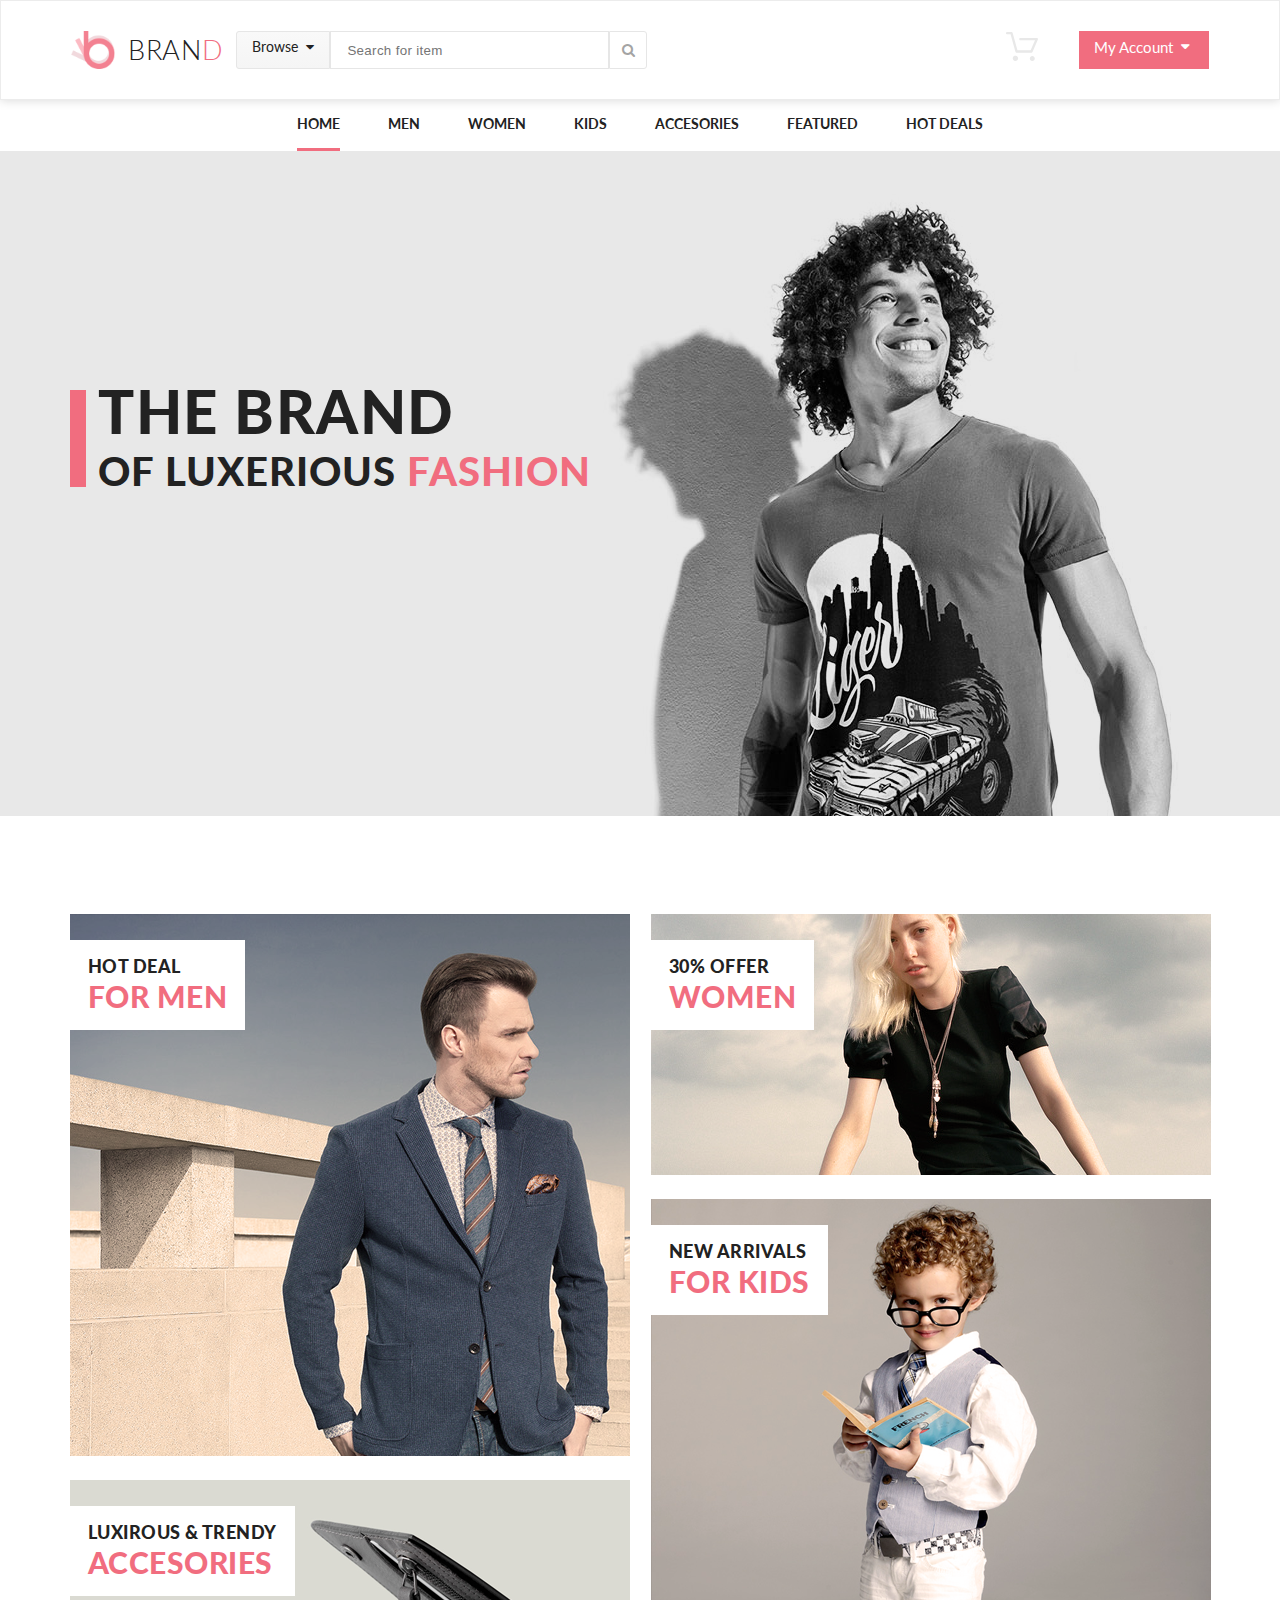
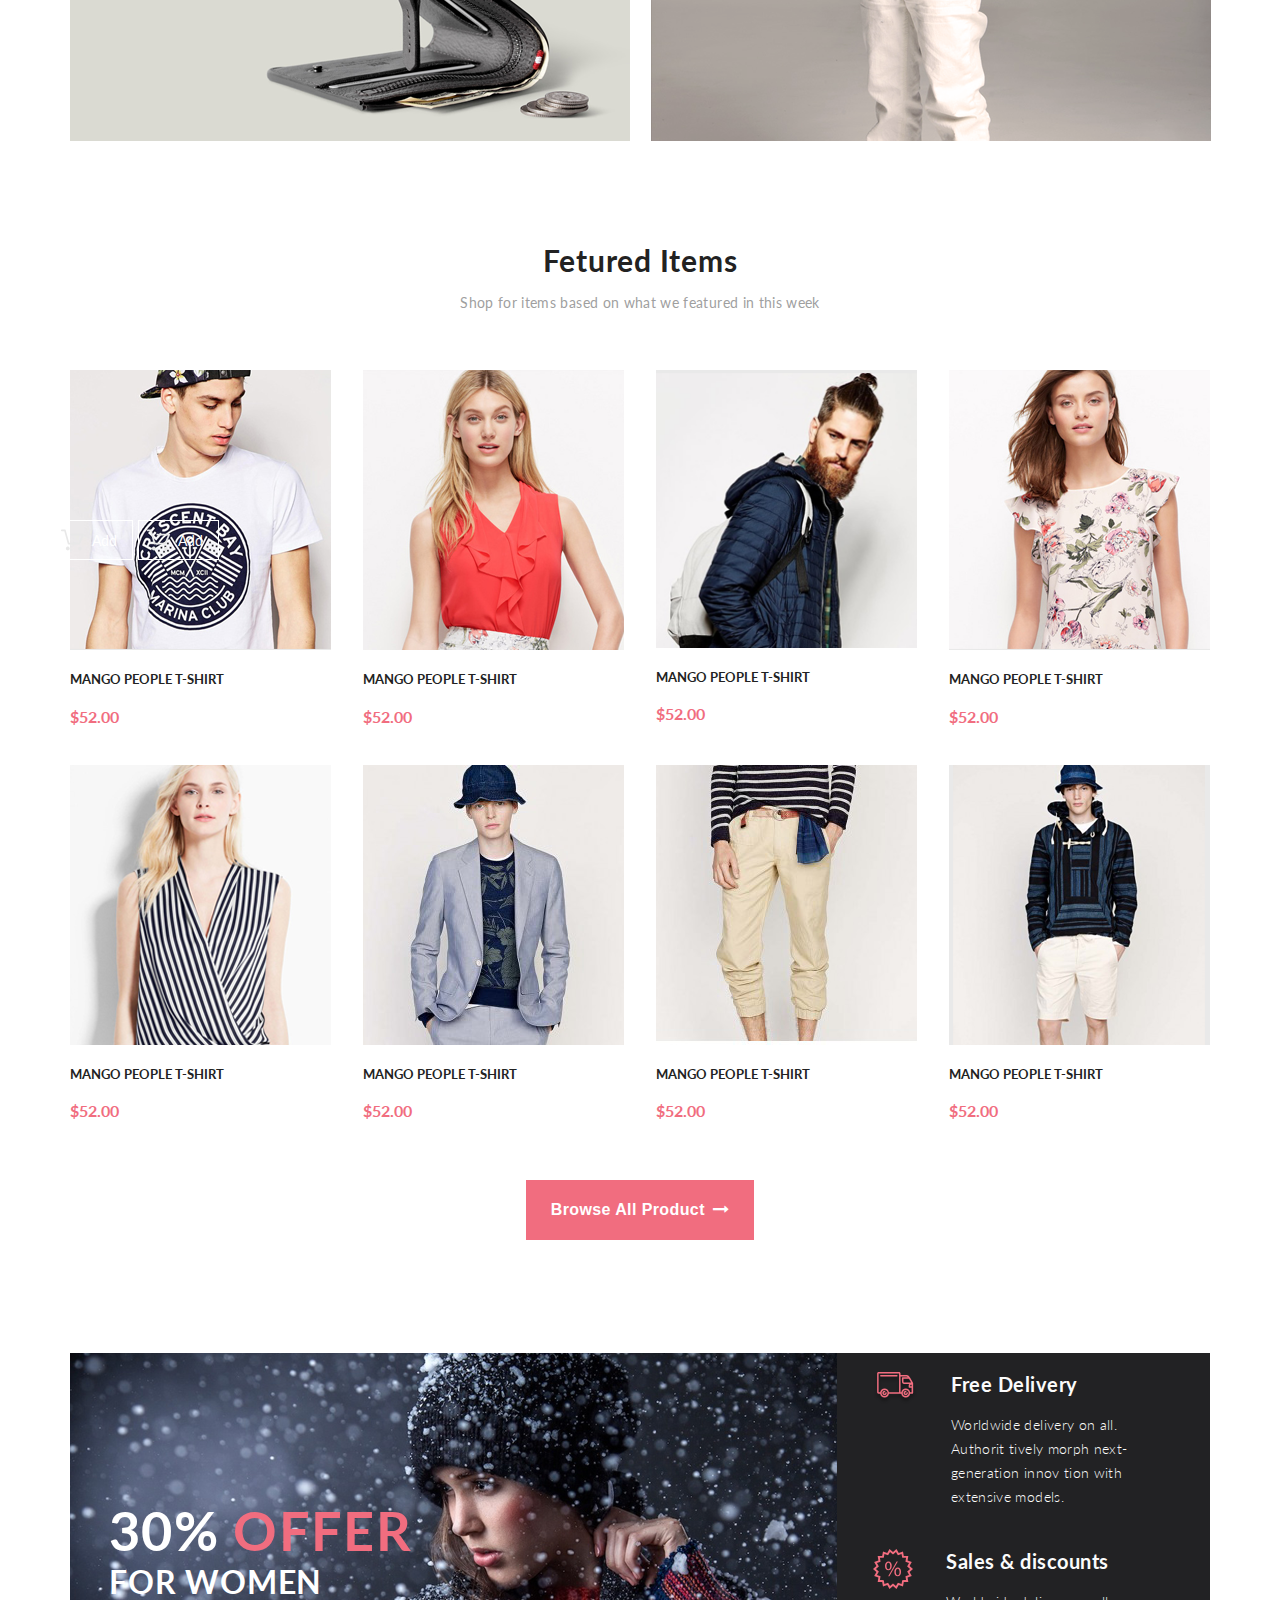
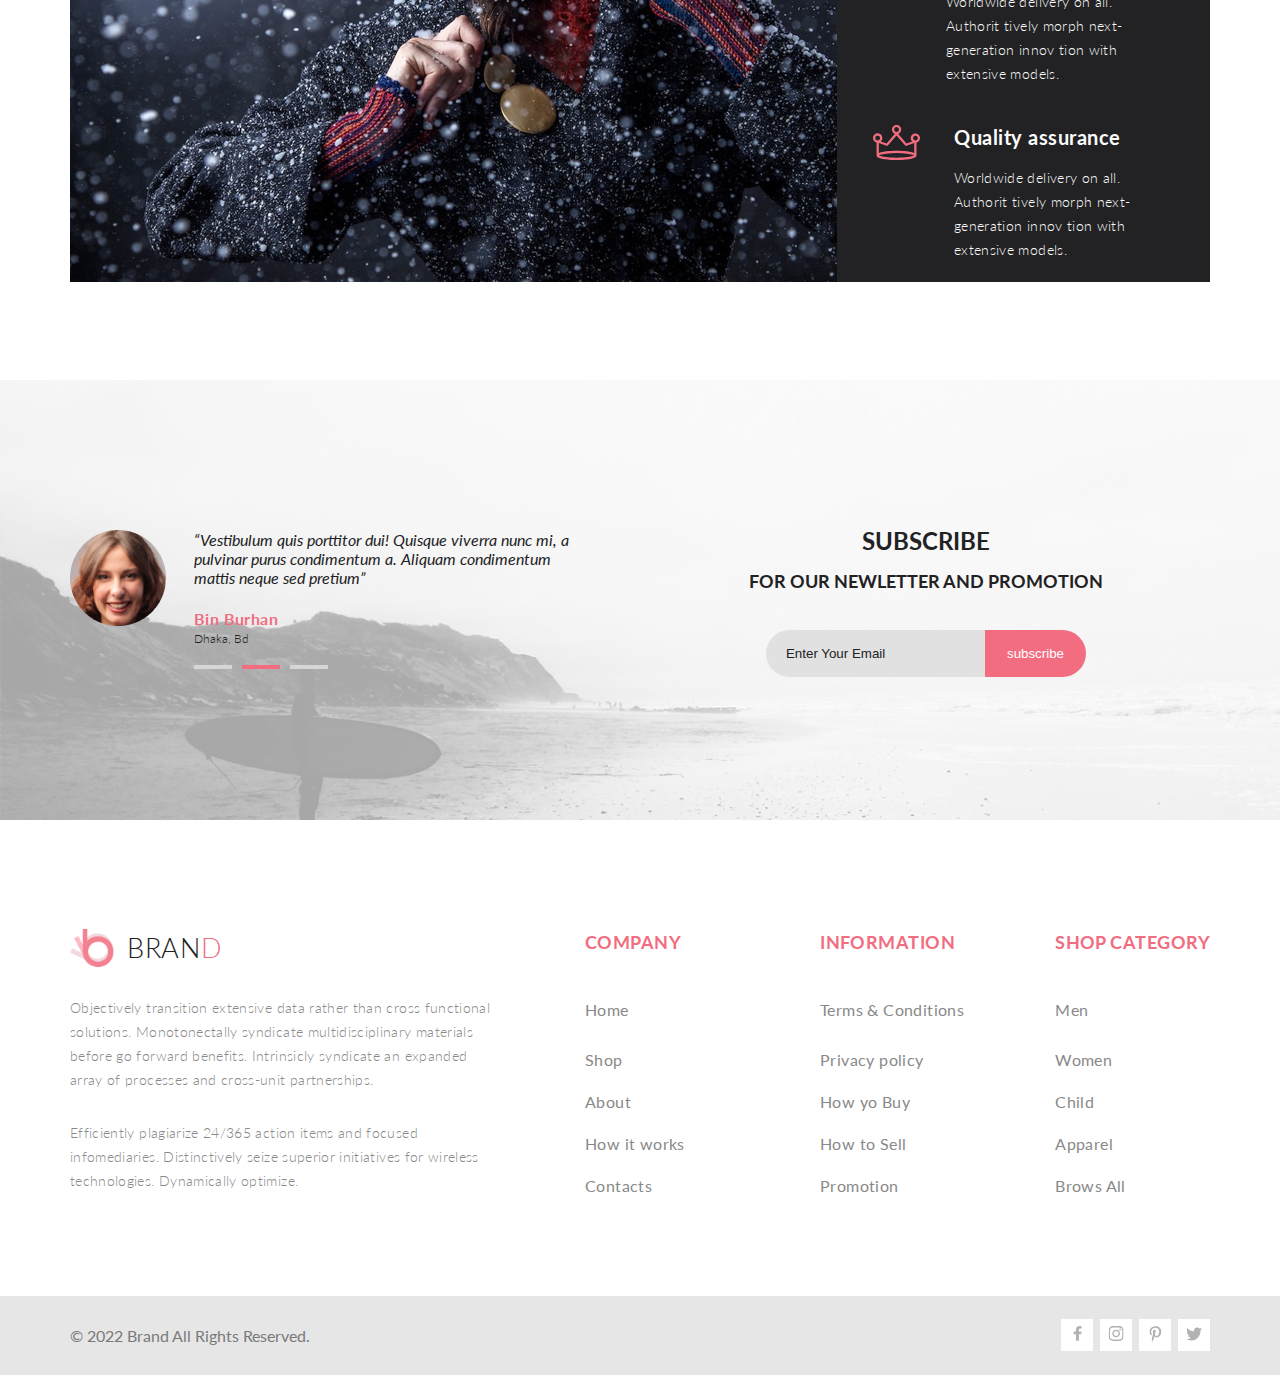
==== commit e8d6c3e6: "разработка кнопок довых для страницы продукты" ====
--- a/index.html
+++ b/index.html
@@ -63,6 +63,7 @@
                 <!-- // форма поиска -->
             </div>
             <div class="main-header__right">
+                <!-- корзина -->
                 <details class="drop">
                     <summary class="drop__cart-summary">
                         <svg xmlns="http://www.w3.org/2000/svg" class="store mobile-none" width="32" height="29" viewBox="0 0 32 29"
@@ -75,63 +76,7 @@
                     <div class="drop__items drop__items_account">
                         <!-- карточка 1 -->
                         <div class="drop__item_buy">
-                            <a href="#MyAccount1"><img src="./img/card/card1.png" alt="товар в корзине"></a>
-                            <div class="drop__item-data">
-                                <h3 class="drop__item-text">Rebox Zane</h3>
-                                <div class="drop__item-star">
-                                    <i class="fa fa-star drop_star" aria-hidden="true"></i>
-                                    <i class="fa fa-star drop_star" aria-hidden="true"></i>
-                                    <i class="fa fa-star drop_star" aria-hidden="true"></i>
-                                    <i class="fa fa-star drop_star" aria-hidden="true"></i>
-                                    <i class="fa fa-star-half-o drop_star" aria-hidden="true"></i>
-                                </div>
-                                <p class="drop__item-text drop__item_price">1 <span class="drop__span">x</span> $250</p>
-                            </div>
-                            <div class="drop__close">
-                                <i class="fa fa-times-circle drop__item_close" aria-hidden="true"></i>
-                            </div>
-                        </div>
-                        <hr>
-                        <!-- карточка 2 -->
-                        <div class="drop__item_buy">
-                            <a href="#MyAccount2"><img src="./img/card/card2.png" alt="товар в корзине"></a>
-                            <div class="drop__item-data">
-                                <h3 class="drop__item-text">Rebox Zane</h3>
-                                <div class="drop__item-star">
-                                    <i class="fa fa-star drop_star" aria-hidden="true"></i>
-                                    <i class="fa fa-star drop_star" aria-hidden="true"></i>
-                                    <i class="fa fa-star drop_star" aria-hidden="true"></i>
-                                    <i class="fa fa-star drop_star" aria-hidden="true"></i>
-                                    <i class="fa fa-star-half-o drop_star" aria-hidden="true"></i>
-                                </div>
-                                <p class="drop__item-text drop__item_price">1 <span class="drop__span">x</span> $250</p>
-                            </div>
-                            <div class="drop__close">
-                                <i class="fa fa-times-circle drop__item_close" aria-hidden="true"></i>
-                            </div>
-                        </div>
-                        <hr>
-                        <div class="drop__total">
-                            <p class="drop__total_price">TOTAL</p>
-                            <p class="drop__total_price">$500.00</p>
-                        </div>
-                        <div class="drop__button-account">
-                            <a class="drop__button-account_link drop__button-account_hover" href="./checkout.html">Checkout</a>
-                            <a class="menu__link drop__button-account_link drop__button-account_gray" href="./cart.html">Go
-                                to
-                                cart</a>
-                        </div>
-                    </div>
-                </details>
-                <!-- кнопка профиля -->
-                <details class="drop drop_account">
-                    <summary class="drop__summary">My Account<i class="fa fa-caret-down" aria-hidden="true"></i>
-                    </summary>
-                    <!-- блок с карточками -->
-                    <div class="drop__items drop__items_account">
-                        <!-- карточка 1 -->
-                        <div class="drop__item_buy">
-                            <a href="#MyAccount1"><img src="./img/card/card1.png" alt="товар в корзине"></a>
+                            <a href="./single.html"><img src="./img/card/card1.png" alt="товар в корзине"></a>
                             <div class="drop__item-data">
                                 <h3 class="drop__item-text">Rebox Zane</h3>
                                 <div class="drop__item-star">
@@ -173,8 +118,22 @@
                         </div>
                         <div class="drop__button-account">
                             <a class="drop__button-account_link drop__button-account_hover" href="./checkout.html">Checkout</a>
-                            <a class="menu__link drop__button-account_link drop__button-account_gray" href="./cart.html">Go to
-                                cart</a>
+                            <a class="menu__link drop__button-account_link drop__button-account_gray" href="./cart.html">Go to cart  
+                            </a>
+                        </div>
+                    </div>
+                </details>
+                <!-- кнопка профиля -->
+                <details class="drop drop_account">
+                    <summary class="drop__summary">My Account<i class="fa fa-caret-down" aria-hidden="true"></i>
+                    </summary>
+                    <!-- блок с настройками -->
+                    <div class="drop__items drop__items_account">
+                        <div class="drop__button-account">
+                            <a class="menu__link drop__button-account_link drop__button-account_gray" href="#profile">My profile</a>
+                            <a class="drop__button-account_link drop__button-account_hover" href="#shipp">Shipping</a>
+                            <a class="drop__button-account_link drop__button-account_hover" href="./checkout.html">Checkout</a>
+                            <a class="menu__link drop__button-account_link drop__button-account_gray" href="./cart.html">Go to cart</a>
                         </div>
                     </div>
                 </details>
@@ -540,6 +499,23 @@
                                     d="M26.2009 29C25.5532 28.9738 24.9415 28.6948 24.4972 28.2227C24.0529 27.7506 23.8114 27.1232 23.8245 26.475C23.8376 25.8269 24.1043 25.2097 24.5673 24.7559C25.0303 24.3022 25.6527 24.048 26.301 24.048C26.9493 24.048 27.5717 24.3022 28.0347 24.7559C28.4977 25.2097 28.7644 25.8269 28.7775 26.475C28.7906 27.1232 28.549 27.7506 28.1047 28.2227C27.6604 28.6948 27.0488 28.9738 26.401 29H26.2009ZM6.75293 26.32C6.75293 25.79 6.91011 25.2718 7.20459 24.8311C7.49907 24.3904 7.91764 24.0469 8.40735 23.844C8.89705 23.6412 9.43594 23.5881 9.95581 23.6915C10.4757 23.7949 10.9532 24.0502 11.328 24.425C11.7028 24.7998 11.9581 25.2773 12.0615 25.7972C12.1649 26.317 12.1118 26.8559 11.9089 27.3456C11.7061 27.8353 11.3626 28.2539 10.9219 28.5483C10.4812 28.8428 9.96304 29 9.43298 29C9.08087 29.0003 8.73212 28.9311 8.40674 28.7966C8.08136 28.662 7.78569 28.4646 7.53662 28.2158C7.28755 27.9669 7.09001 27.6713 6.9552 27.3461C6.82039 27.0208 6.75098 26.6721 6.75098 26.32H6.75293ZM10.553 20.686C10.2935 20.6868 10.0409 20.6024 9.83411 20.4457C9.62727 20.2891 9.47758 20.0689 9.40796 19.819L4.57495 2.36401H1.18201C0.868521 2.36401 0.567859 2.23947 0.346191 2.01781C0.124523 1.79614 0 1.49549 0 1.18201C0 0.868519 0.124523 0.567873 0.346191 0.346205C0.567859 0.124537 0.868521 5.81268e-06 1.18201 5.81268e-06H5.46301C5.7225 -0.00080736 5.97504 0.0837201 6.18176 0.240568C6.38848 0.397416 6.53784 0.617884 6.60693 0.868006L11.4399 18.323H24.6179L29.001 8.27501H14.401C14.2428 8.27961 14.0854 8.25242 13.9379 8.19507C13.7904 8.13771 13.6559 8.05134 13.5424 7.94108C13.4288 7.83082 13.3386 7.69891 13.277 7.55315C13.2154 7.40739 13.1836 7.25075 13.1836 7.0925C13.1836 6.93426 13.2154 6.77762 13.277 6.63186C13.3386 6.4861 13.4288 6.35419 13.5424 6.24393C13.6559 6.13367 13.7904 6.0473 13.9379 5.98994C14.0854 5.93259 14.2428 5.90541 14.401 5.91001H30.814C31.0097 5.90996 31.2022 5.95866 31.3744 6.05172C31.5465 6.14478 31.6928 6.27926 31.7999 6.44301C31.9078 6.60729 31.9734 6.79569 31.9908 6.99145C32.0083 7.18721 31.9771 7.38424 31.9 7.565L26.495 19.977C26.4026 20.1876 26.251 20.3668 26.0585 20.4927C25.866 20.6186 25.641 20.6858 25.411 20.686H10.553Z"
                                     fill="#E8E8E8" />
                             </svg>Add to Cart
+                        </a>
+                    </div>
+                    <div class="products-item__card products-item__card_mod">
+                        <a class="products-item__link" href="#add1">
+                            <svg xmlns="http://www.w3.org/2000/svg" width="23" height="22" viewBox="0 0 32 29"
+                                fill="none">
+                                <path
+                                    d="M26.2009 29C25.5532 28.9738 24.9415 28.6948 24.4972 28.2227C24.0529 27.7506 23.8114 27.1232 23.8245 26.475C23.8376 25.8269 24.1043 25.2097 24.5673 24.7559C25.0303 24.3022 25.6527 24.048 26.301 24.048C26.9493 24.048 27.5717 24.3022 28.0347 24.7559C28.4977 25.2097 28.7644 25.8269 28.7775 26.475C28.7906 27.1232 28.549 27.7506 28.1047 28.2227C27.6604 28.6948 27.0488 28.9738 26.401 29H26.2009ZM6.75293 26.32C6.75293 25.79 6.91011 25.2718 7.20459 24.8311C7.49907 24.3904 7.91764 24.0469 8.40735 23.844C8.89705 23.6412 9.43594 23.5881 9.95581 23.6915C10.4757 23.7949 10.9532 24.0502 11.328 24.425C11.7028 24.7998 11.9581 25.2773 12.0615 25.7972C12.1649 26.317 12.1118 26.8559 11.9089 27.3456C11.7061 27.8353 11.3626 28.2539 10.9219 28.5483C10.4812 28.8428 9.96304 29 9.43298 29C9.08087 29.0003 8.73212 28.9311 8.40674 28.7966C8.08136 28.662 7.78569 28.4646 7.53662 28.2158C7.28755 27.9669 7.09001 27.6713 6.9552 27.3461C6.82039 27.0208 6.75098 26.6721 6.75098 26.32H6.75293ZM10.553 20.686C10.2935 20.6868 10.0409 20.6024 9.83411 20.4457C9.62727 20.2891 9.47758 20.0689 9.40796 19.819L4.57495 2.36401H1.18201C0.868521 2.36401 0.567859 2.23947 0.346191 2.01781C0.124523 1.79614 0 1.49549 0 1.18201C0 0.868519 0.124523 0.567873 0.346191 0.346205C0.567859 0.124537 0.868521 5.81268e-06 1.18201 5.81268e-06H5.46301C5.7225 -0.00080736 5.97504 0.0837201 6.18176 0.240568C6.38848 0.397416 6.53784 0.617884 6.60693 0.868006L11.4399 18.323H24.6179L29.001 8.27501H14.401C14.2428 8.27961 14.0854 8.25242 13.9379 8.19507C13.7904 8.13771 13.6559 8.05134 13.5424 7.94108C13.4288 7.83082 13.3386 7.69891 13.277 7.55315C13.2154 7.40739 13.1836 7.25075 13.1836 7.0925C13.1836 6.93426 13.2154 6.77762 13.277 6.63186C13.3386 6.4861 13.4288 6.35419 13.5424 6.24393C13.6559 6.13367 13.7904 6.0473 13.9379 5.98994C14.0854 5.93259 14.2428 5.90541 14.401 5.91001H30.814C31.0097 5.90996 31.2022 5.95866 31.3744 6.05172C31.5465 6.14478 31.6928 6.27926 31.7999 6.44301C31.9078 6.60729 31.9734 6.79569 31.9908 6.99145C32.0083 7.18721 31.9771 7.38424 31.9 7.565L26.495 19.977C26.4026 20.1876 26.251 20.3668 26.0585 20.4927C25.866 20.6186 25.641 20.6858 25.411 20.686H10.553Z"
+                                    fill="#E8E8E8" />
+                            </svg>Add
+                        </a>
+                        <a class="products-item__link" href="#add1">
+                            <svg xmlns="http://www.w3.org/2000/svg" width="23" height="22" viewBox="0 0 32 29" fill="none">
+                                <path
+                                    d="M26.2009 29C25.5532 28.9738 24.9415 28.6948 24.4972 28.2227C24.0529 27.7506 23.8114 27.1232 23.8245 26.475C23.8376 25.8269 24.1043 25.2097 24.5673 24.7559C25.0303 24.3022 25.6527 24.048 26.301 24.048C26.9493 24.048 27.5717 24.3022 28.0347 24.7559C28.4977 25.2097 28.7644 25.8269 28.7775 26.475C28.7906 27.1232 28.549 27.7506 28.1047 28.2227C27.6604 28.6948 27.0488 28.9738 26.401 29H26.2009ZM6.75293 26.32C6.75293 25.79 6.91011 25.2718 7.20459 24.8311C7.49907 24.3904 7.91764 24.0469 8.40735 23.844C8.89705 23.6412 9.43594 23.5881 9.95581 23.6915C10.4757 23.7949 10.9532 24.0502 11.328 24.425C11.7028 24.7998 11.9581 25.2773 12.0615 25.7972C12.1649 26.317 12.1118 26.8559 11.9089 27.3456C11.7061 27.8353 11.3626 28.2539 10.9219 28.5483C10.4812 28.8428 9.96304 29 9.43298 29C9.08087 29.0003 8.73212 28.9311 8.40674 28.7966C8.08136 28.662 7.78569 28.4646 7.53662 28.2158C7.28755 27.9669 7.09001 27.6713 6.9552 27.3461C6.82039 27.0208 6.75098 26.6721 6.75098 26.32H6.75293ZM10.553 20.686C10.2935 20.6868 10.0409 20.6024 9.83411 20.4457C9.62727 20.2891 9.47758 20.0689 9.40796 19.819L4.57495 2.36401H1.18201C0.868521 2.36401 0.567859 2.23947 0.346191 2.01781C0.124523 1.79614 0 1.49549 0 1.18201C0 0.868519 0.124523 0.567873 0.346191 0.346205C0.567859 0.124537 0.868521 5.81268e-06 1.18201 5.81268e-06H5.46301C5.7225 -0.00080736 5.97504 0.0837201 6.18176 0.240568C6.38848 0.397416 6.53784 0.617884 6.60693 0.868006L11.4399 18.323H24.6179L29.001 8.27501H14.401C14.2428 8.27961 14.0854 8.25242 13.9379 8.19507C13.7904 8.13771 13.6559 8.05134 13.5424 7.94108C13.4288 7.83082 13.3386 7.69891 13.277 7.55315C13.2154 7.40739 13.1836 7.25075 13.1836 7.0925C13.1836 6.93426 13.2154 6.77762 13.277 6.63186C13.3386 6.4861 13.4288 6.35419 13.5424 6.24393C13.6559 6.13367 13.7904 6.0473 13.9379 5.98994C14.0854 5.93259 14.2428 5.90541 14.401 5.91001H30.814C31.0097 5.90996 31.2022 5.95866 31.3744 6.05172C31.5465 6.14478 31.6928 6.27926 31.7999 6.44301C31.9078 6.60729 31.9734 6.79569 31.9908 6.99145C32.0083 7.18721 31.9771 7.38424 31.9 7.565L26.495 19.977C26.4026 20.1876 26.251 20.3668 26.0585 20.4927C25.866 20.6186 25.641 20.6858 25.411 20.686H10.553Z"
+                                    fill="#E8E8E8" />
+                            </svg>Add
                         </a>
                     </div>
                 </div>
--- a/css/style.css
+++ b/css/style.css
@@ -158,6 +158,7 @@
 }
 .drop__cart-summary {
   display: flex;
+  cursor: pointer;
 }
 .drop_browse {
   background-color: #e8e8e8;
@@ -1252,6 +1253,14 @@
   display: none;
   justify-content: center;
   pointer-events: none;
+}
+.products-item__card_mod {
+  top: 150px;
+  width: 50%;
+  display: flex;
+  justify-content: center;
+  gap: 5px;
+  position: absolute;
 }
 .products-item__link {
   display: flex;
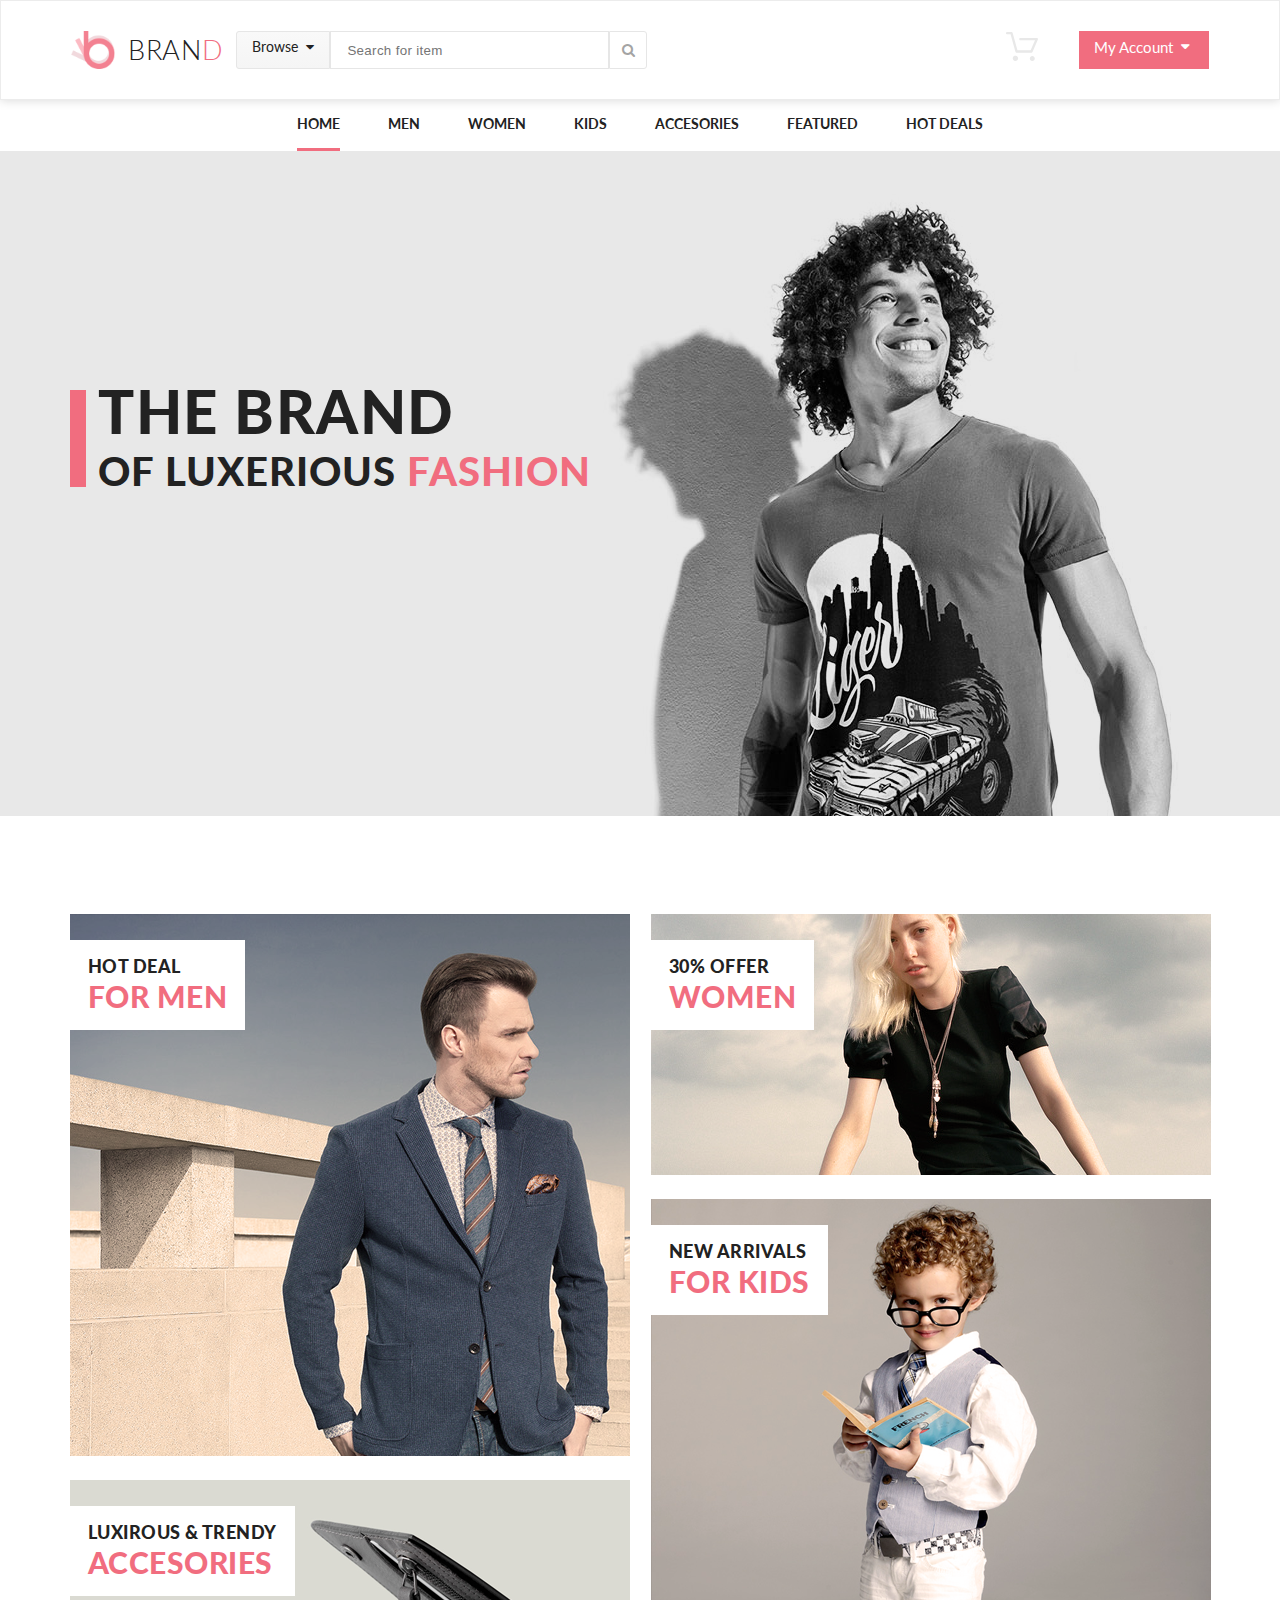
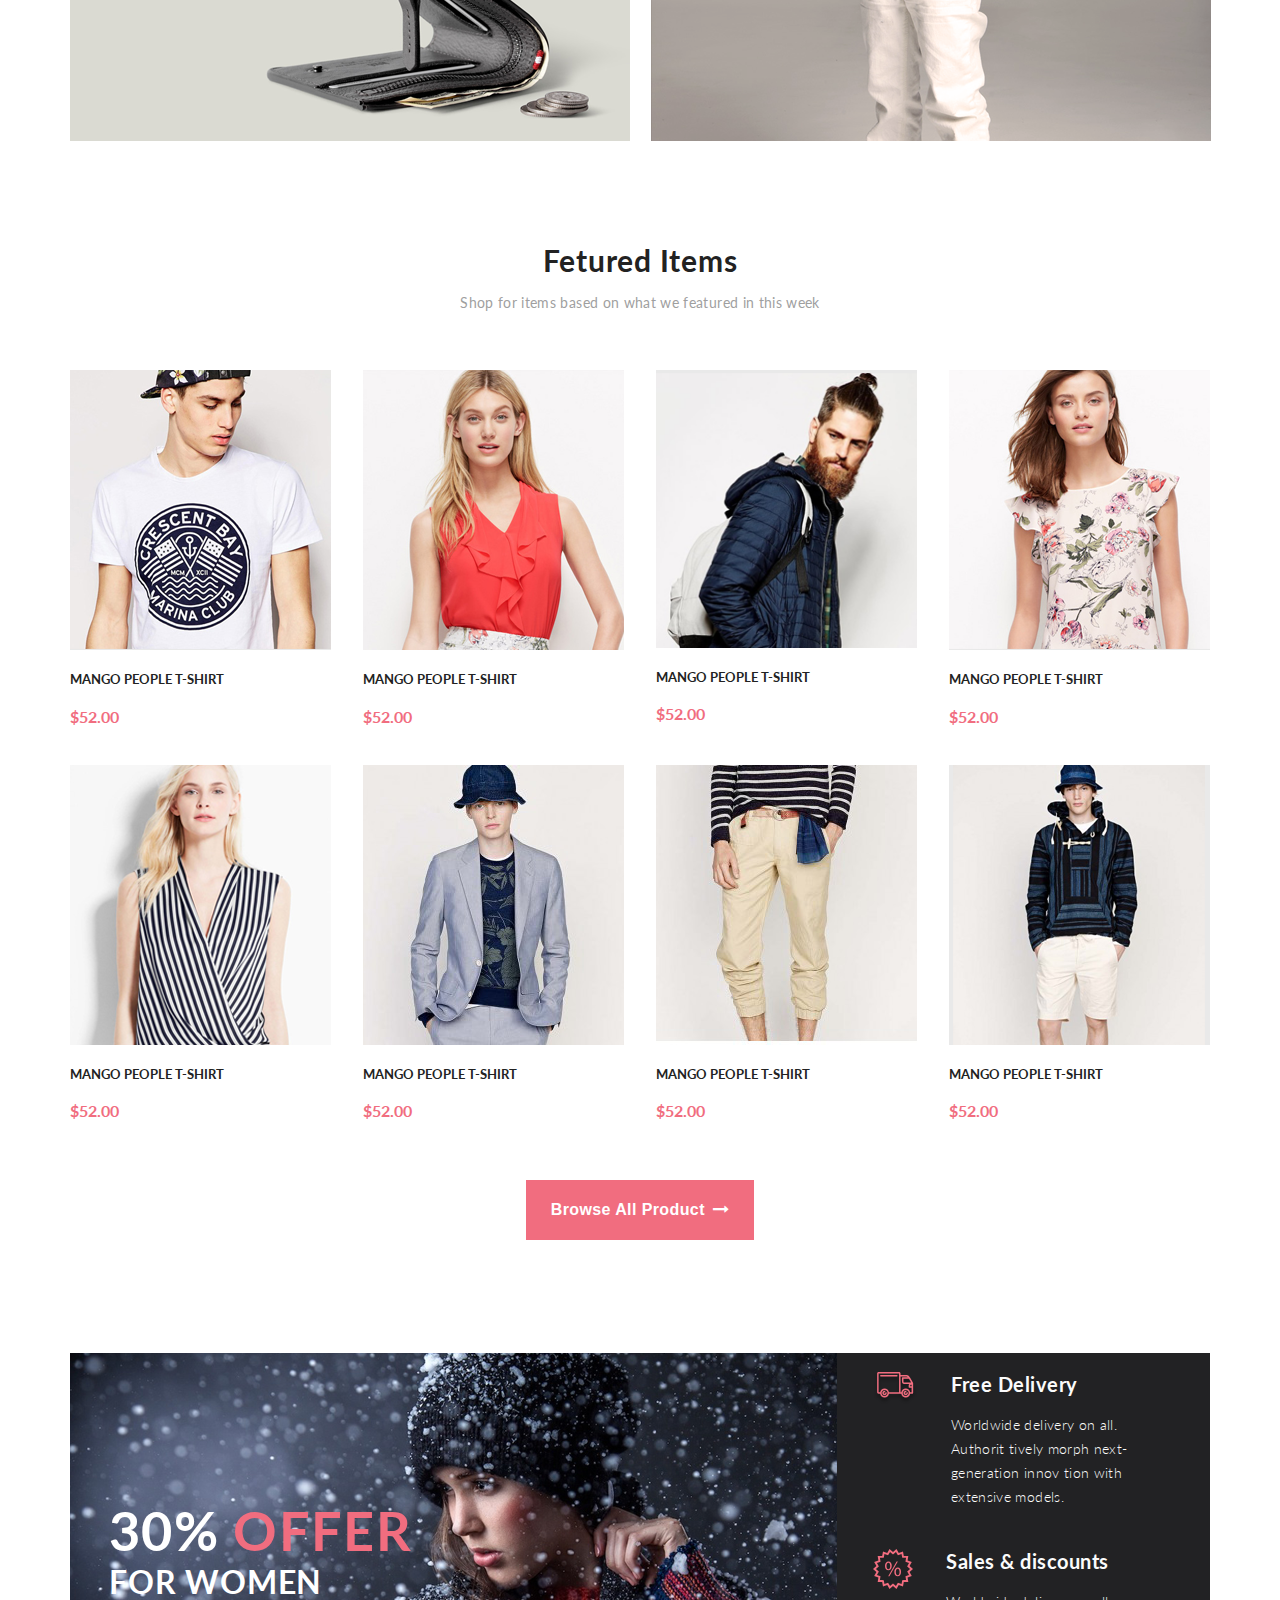
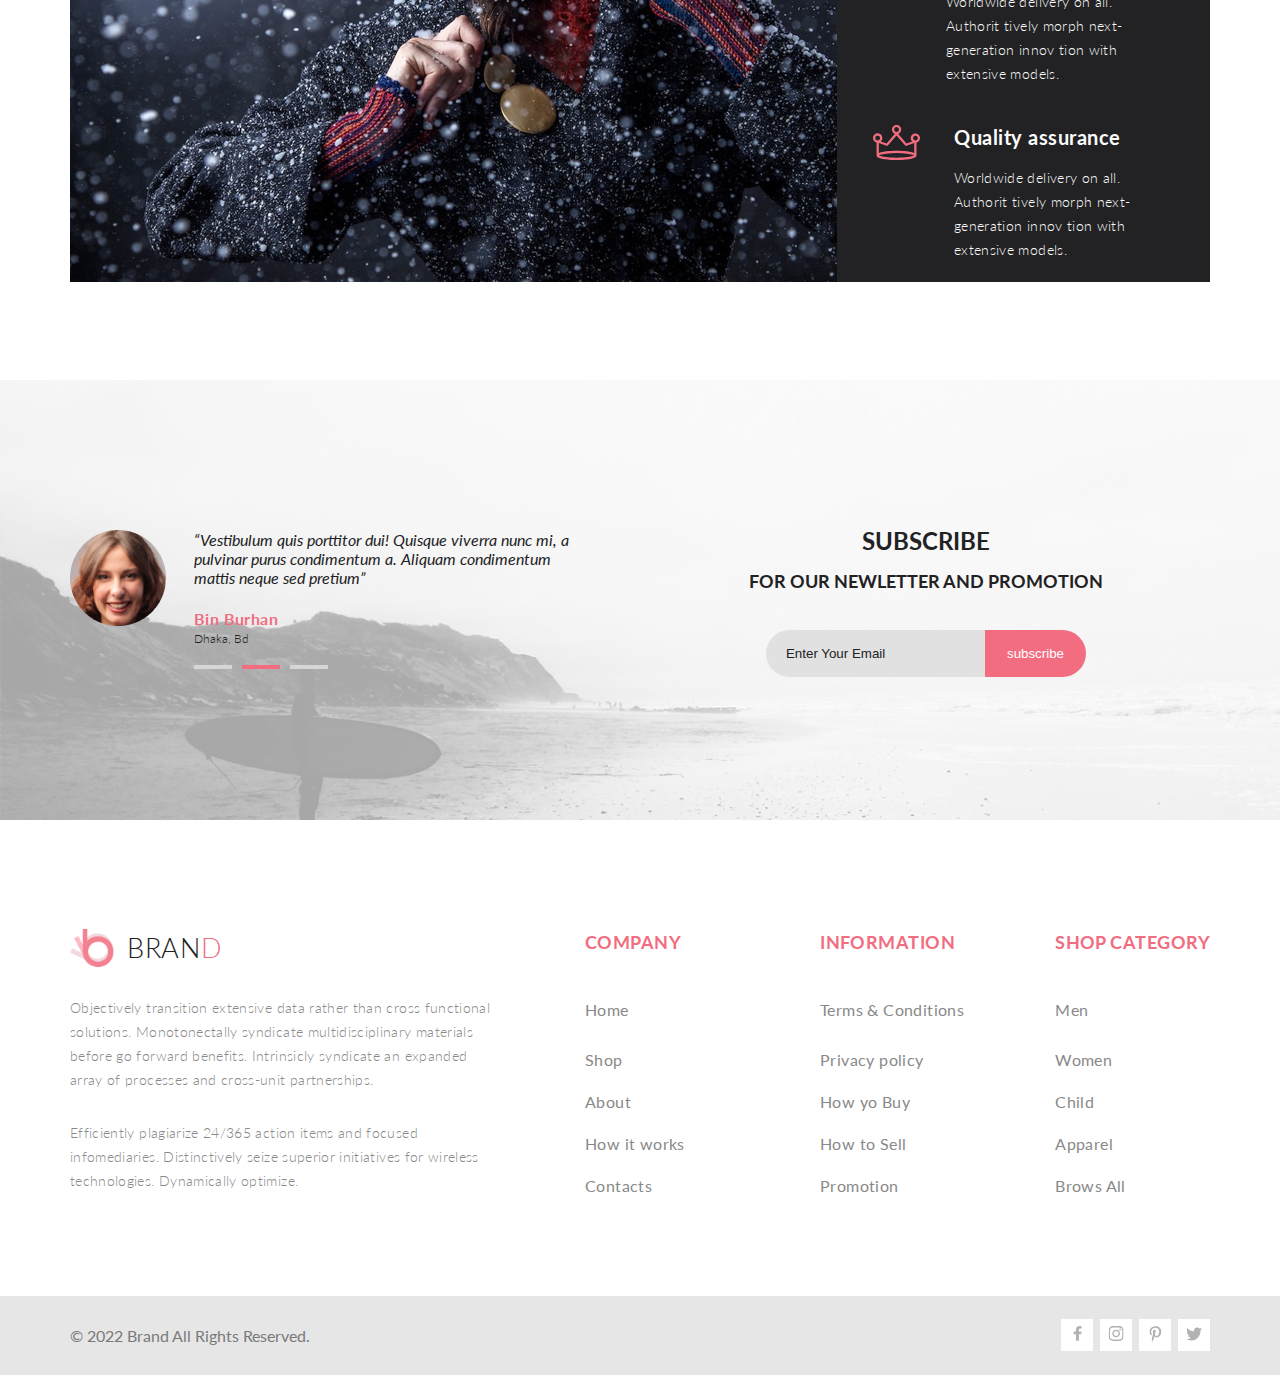
==== commit d13afb64: "шаблон новых ссылок готов" ====
--- a/index.html
+++ b/index.html
@@ -500,23 +500,14 @@
                                     fill="#E8E8E8" />
                             </svg>Add to Cart
                         </a>
-                    </div>
-                    <div class="products-item__card products-item__card_mod">
-                        <a class="products-item__link" href="#add1">
-                            <svg xmlns="http://www.w3.org/2000/svg" width="23" height="22" viewBox="0 0 32 29"
-                                fill="none">
-                                <path
-                                    d="M26.2009 29C25.5532 28.9738 24.9415 28.6948 24.4972 28.2227C24.0529 27.7506 23.8114 27.1232 23.8245 26.475C23.8376 25.8269 24.1043 25.2097 24.5673 24.7559C25.0303 24.3022 25.6527 24.048 26.301 24.048C26.9493 24.048 27.5717 24.3022 28.0347 24.7559C28.4977 25.2097 28.7644 25.8269 28.7775 26.475C28.7906 27.1232 28.549 27.7506 28.1047 28.2227C27.6604 28.6948 27.0488 28.9738 26.401 29H26.2009ZM6.75293 26.32C6.75293 25.79 6.91011 25.2718 7.20459 24.8311C7.49907 24.3904 7.91764 24.0469 8.40735 23.844C8.89705 23.6412 9.43594 23.5881 9.95581 23.6915C10.4757 23.7949 10.9532 24.0502 11.328 24.425C11.7028 24.7998 11.9581 25.2773 12.0615 25.7972C12.1649 26.317 12.1118 26.8559 11.9089 27.3456C11.7061 27.8353 11.3626 28.2539 10.9219 28.5483C10.4812 28.8428 9.96304 29 9.43298 29C9.08087 29.0003 8.73212 28.9311 8.40674 28.7966C8.08136 28.662 7.78569 28.4646 7.53662 28.2158C7.28755 27.9669 7.09001 27.6713 6.9552 27.3461C6.82039 27.0208 6.75098 26.6721 6.75098 26.32H6.75293ZM10.553 20.686C10.2935 20.6868 10.0409 20.6024 9.83411 20.4457C9.62727 20.2891 9.47758 20.0689 9.40796 19.819L4.57495 2.36401H1.18201C0.868521 2.36401 0.567859 2.23947 0.346191 2.01781C0.124523 1.79614 0 1.49549 0 1.18201C0 0.868519 0.124523 0.567873 0.346191 0.346205C0.567859 0.124537 0.868521 5.81268e-06 1.18201 5.81268e-06H5.46301C5.7225 -0.00080736 5.97504 0.0837201 6.18176 0.240568C6.38848 0.397416 6.53784 0.617884 6.60693 0.868006L11.4399 18.323H24.6179L29.001 8.27501H14.401C14.2428 8.27961 14.0854 8.25242 13.9379 8.19507C13.7904 8.13771 13.6559 8.05134 13.5424 7.94108C13.4288 7.83082 13.3386 7.69891 13.277 7.55315C13.2154 7.40739 13.1836 7.25075 13.1836 7.0925C13.1836 6.93426 13.2154 6.77762 13.277 6.63186C13.3386 6.4861 13.4288 6.35419 13.5424 6.24393C13.6559 6.13367 13.7904 6.0473 13.9379 5.98994C14.0854 5.93259 14.2428 5.90541 14.401 5.91001H30.814C31.0097 5.90996 31.2022 5.95866 31.3744 6.05172C31.5465 6.14478 31.6928 6.27926 31.7999 6.44301C31.9078 6.60729 31.9734 6.79569 31.9908 6.99145C32.0083 7.18721 31.9771 7.38424 31.9 7.565L26.495 19.977C26.4026 20.1876 26.251 20.3668 26.0585 20.4927C25.866 20.6186 25.641 20.6858 25.411 20.686H10.553Z"
-                                    fill="#E8E8E8" />
-                            </svg>Add
-                        </a>
-                        <a class="products-item__link" href="#add1">
-                            <svg xmlns="http://www.w3.org/2000/svg" width="23" height="22" viewBox="0 0 32 29" fill="none">
-                                <path
-                                    d="M26.2009 29C25.5532 28.9738 24.9415 28.6948 24.4972 28.2227C24.0529 27.7506 23.8114 27.1232 23.8245 26.475C23.8376 25.8269 24.1043 25.2097 24.5673 24.7559C25.0303 24.3022 25.6527 24.048 26.301 24.048C26.9493 24.048 27.5717 24.3022 28.0347 24.7559C28.4977 25.2097 28.7644 25.8269 28.7775 26.475C28.7906 27.1232 28.549 27.7506 28.1047 28.2227C27.6604 28.6948 27.0488 28.9738 26.401 29H26.2009ZM6.75293 26.32C6.75293 25.79 6.91011 25.2718 7.20459 24.8311C7.49907 24.3904 7.91764 24.0469 8.40735 23.844C8.89705 23.6412 9.43594 23.5881 9.95581 23.6915C10.4757 23.7949 10.9532 24.0502 11.328 24.425C11.7028 24.7998 11.9581 25.2773 12.0615 25.7972C12.1649 26.317 12.1118 26.8559 11.9089 27.3456C11.7061 27.8353 11.3626 28.2539 10.9219 28.5483C10.4812 28.8428 9.96304 29 9.43298 29C9.08087 29.0003 8.73212 28.9311 8.40674 28.7966C8.08136 28.662 7.78569 28.4646 7.53662 28.2158C7.28755 27.9669 7.09001 27.6713 6.9552 27.3461C6.82039 27.0208 6.75098 26.6721 6.75098 26.32H6.75293ZM10.553 20.686C10.2935 20.6868 10.0409 20.6024 9.83411 20.4457C9.62727 20.2891 9.47758 20.0689 9.40796 19.819L4.57495 2.36401H1.18201C0.868521 2.36401 0.567859 2.23947 0.346191 2.01781C0.124523 1.79614 0 1.49549 0 1.18201C0 0.868519 0.124523 0.567873 0.346191 0.346205C0.567859 0.124537 0.868521 5.81268e-06 1.18201 5.81268e-06H5.46301C5.7225 -0.00080736 5.97504 0.0837201 6.18176 0.240568C6.38848 0.397416 6.53784 0.617884 6.60693 0.868006L11.4399 18.323H24.6179L29.001 8.27501H14.401C14.2428 8.27961 14.0854 8.25242 13.9379 8.19507C13.7904 8.13771 13.6559 8.05134 13.5424 7.94108C13.4288 7.83082 13.3386 7.69891 13.277 7.55315C13.2154 7.40739 13.1836 7.25075 13.1836 7.0925C13.1836 6.93426 13.2154 6.77762 13.277 6.63186C13.3386 6.4861 13.4288 6.35419 13.5424 6.24393C13.6559 6.13367 13.7904 6.0473 13.9379 5.98994C14.0854 5.93259 14.2428 5.90541 14.401 5.91001H30.814C31.0097 5.90996 31.2022 5.95866 31.3744 6.05172C31.5465 6.14478 31.6928 6.27926 31.7999 6.44301C31.9078 6.60729 31.9734 6.79569 31.9908 6.99145C32.0083 7.18721 31.9771 7.38424 31.9 7.565L26.495 19.977C26.4026 20.1876 26.251 20.3668 26.0585 20.4927C25.866 20.6186 25.641 20.6858 25.411 20.686H10.553Z"
-                                    fill="#E8E8E8" />
-                            </svg>Add
-                        </a>
+                        <div class="products-item__card products-item__card_mod">
+                            <a class="products-item__link products-item__link_mod" href="#add2">
+                            <i class="fa fa-repeat" aria-hidden="true"></i>
+                            </a>
+                            <a class="products-item__link products-item__link_mod" href="#add3">
+                            <i class="fa fa-heart-o" aria-hidden="true"></i>
+                            </a>
+                        </div>
                     </div>
                 </div>
                 <!-- // card1 -->
--- a/css/style.css
+++ b/css/style.css
@@ -1255,11 +1255,11 @@
   pointer-events: none;
 }
 .products-item__card_mod {
-  top: 150px;
+  top: 48px;
   width: 50%;
   display: flex;
   justify-content: center;
-  gap: 5px;
+  gap: 8px;
   position: absolute;
 }
 .products-item__link {
@@ -1275,6 +1275,10 @@
   transition: transform 0.5s ease-in-out;
   top: 15px;
 }
+.products-item__link_mod {
+  padding: 12px 20px;
+  font-size: 20px;
+}
 .products-item__link:hover {
   transform: scale(1.1);
   box-shadow: 0 0 10px 0 rgba(235, 230, 230, 0.967);
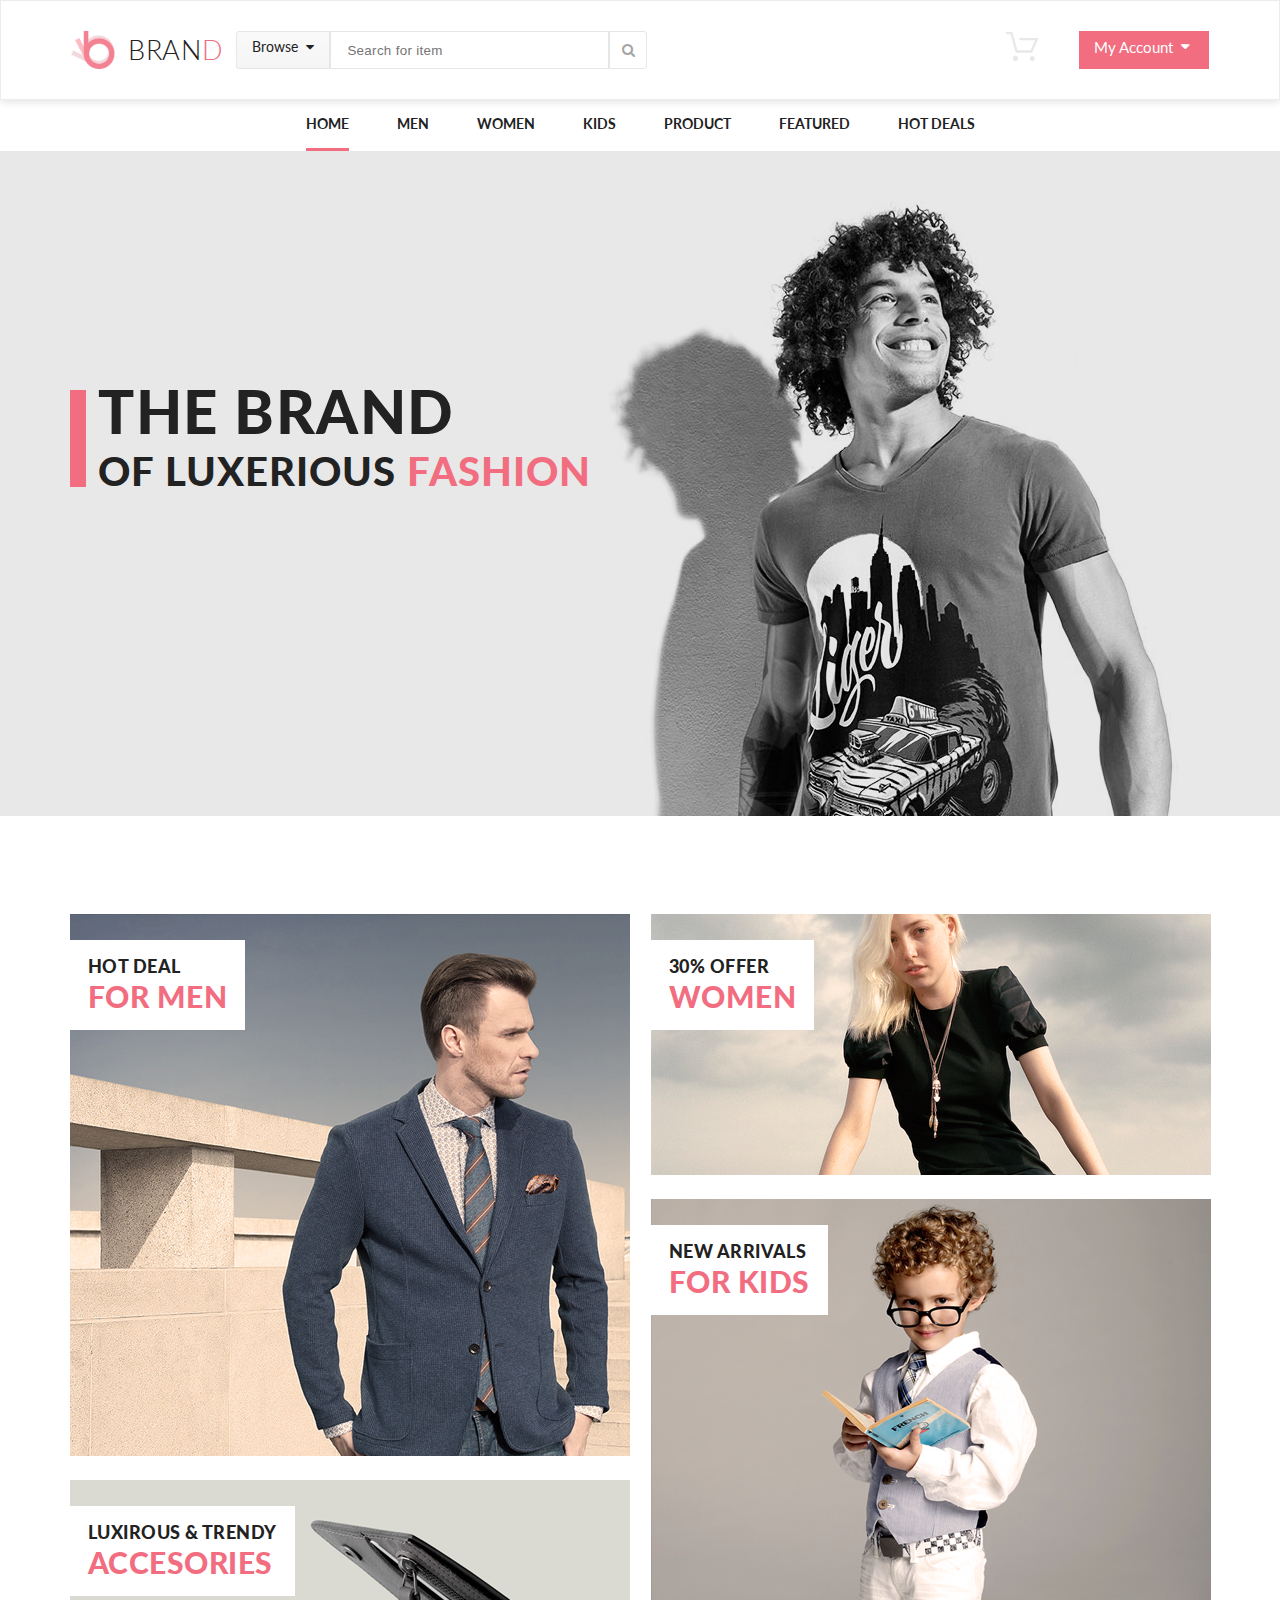
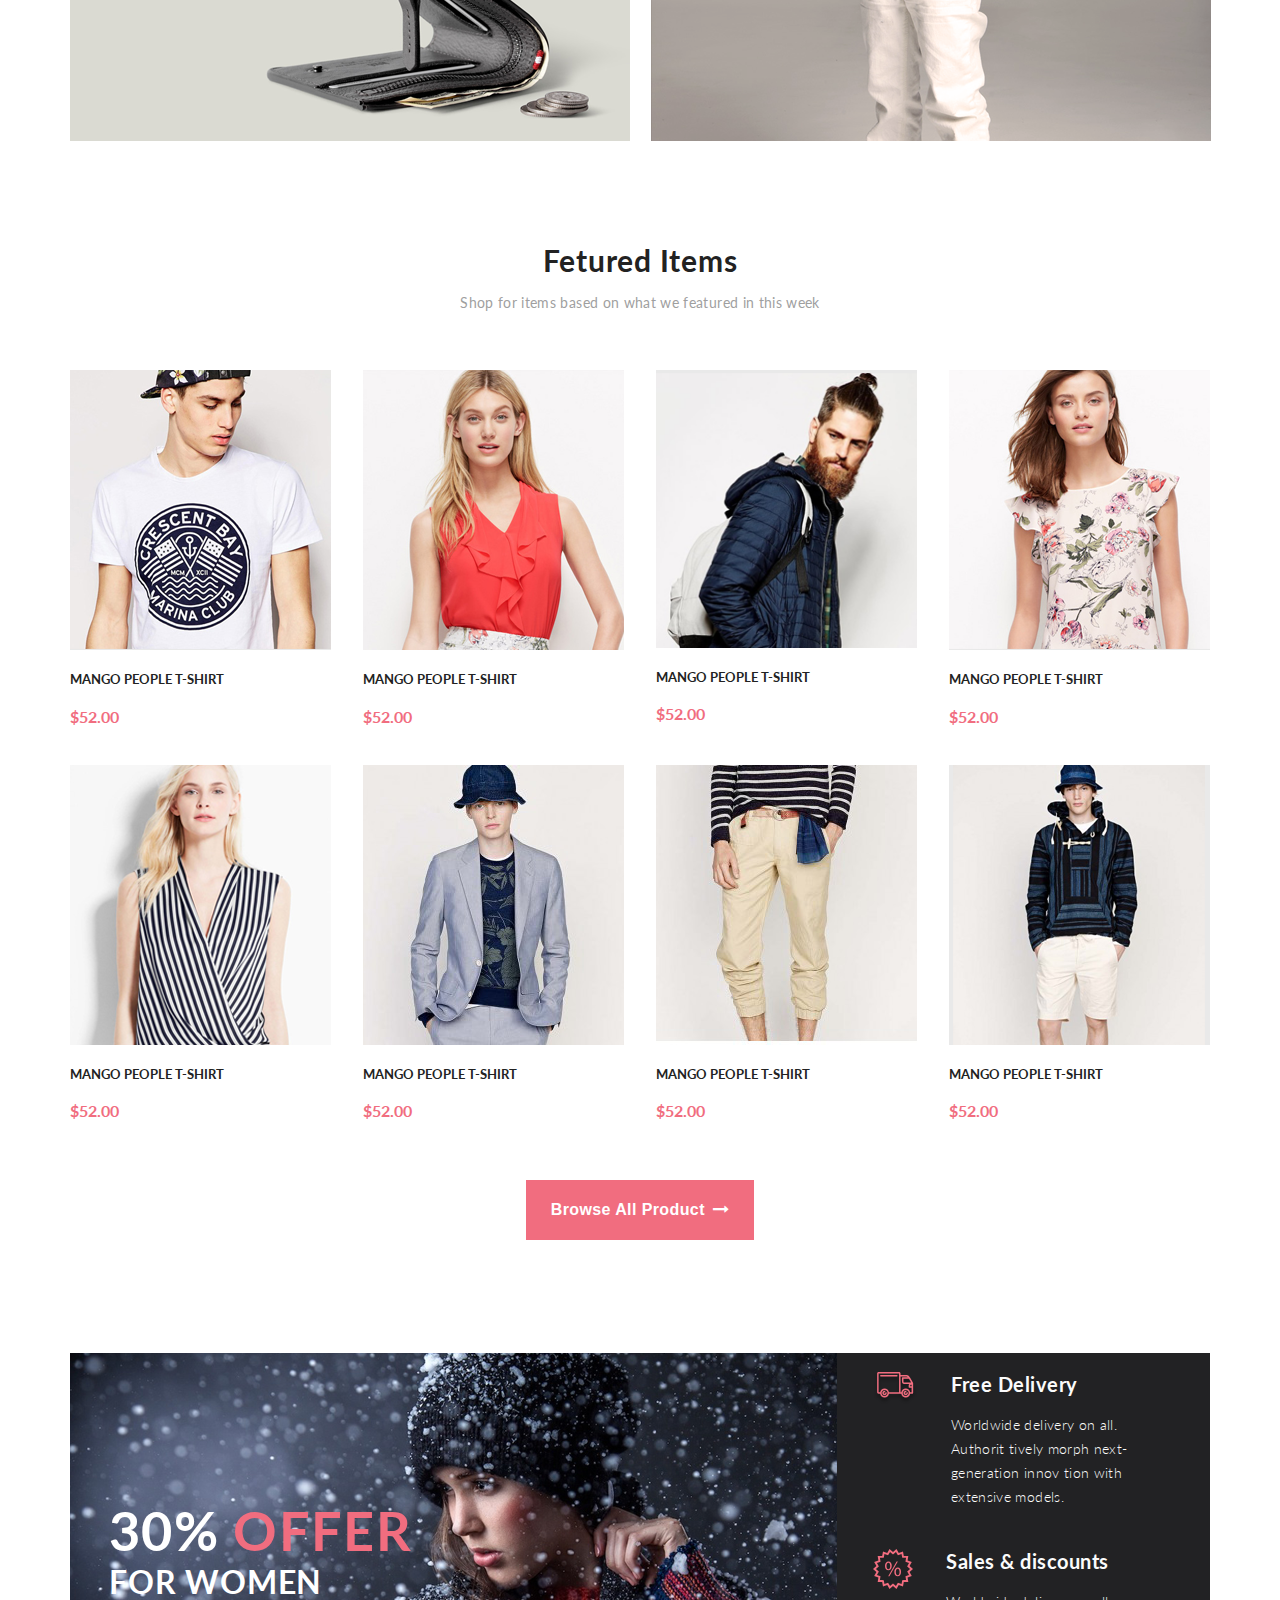
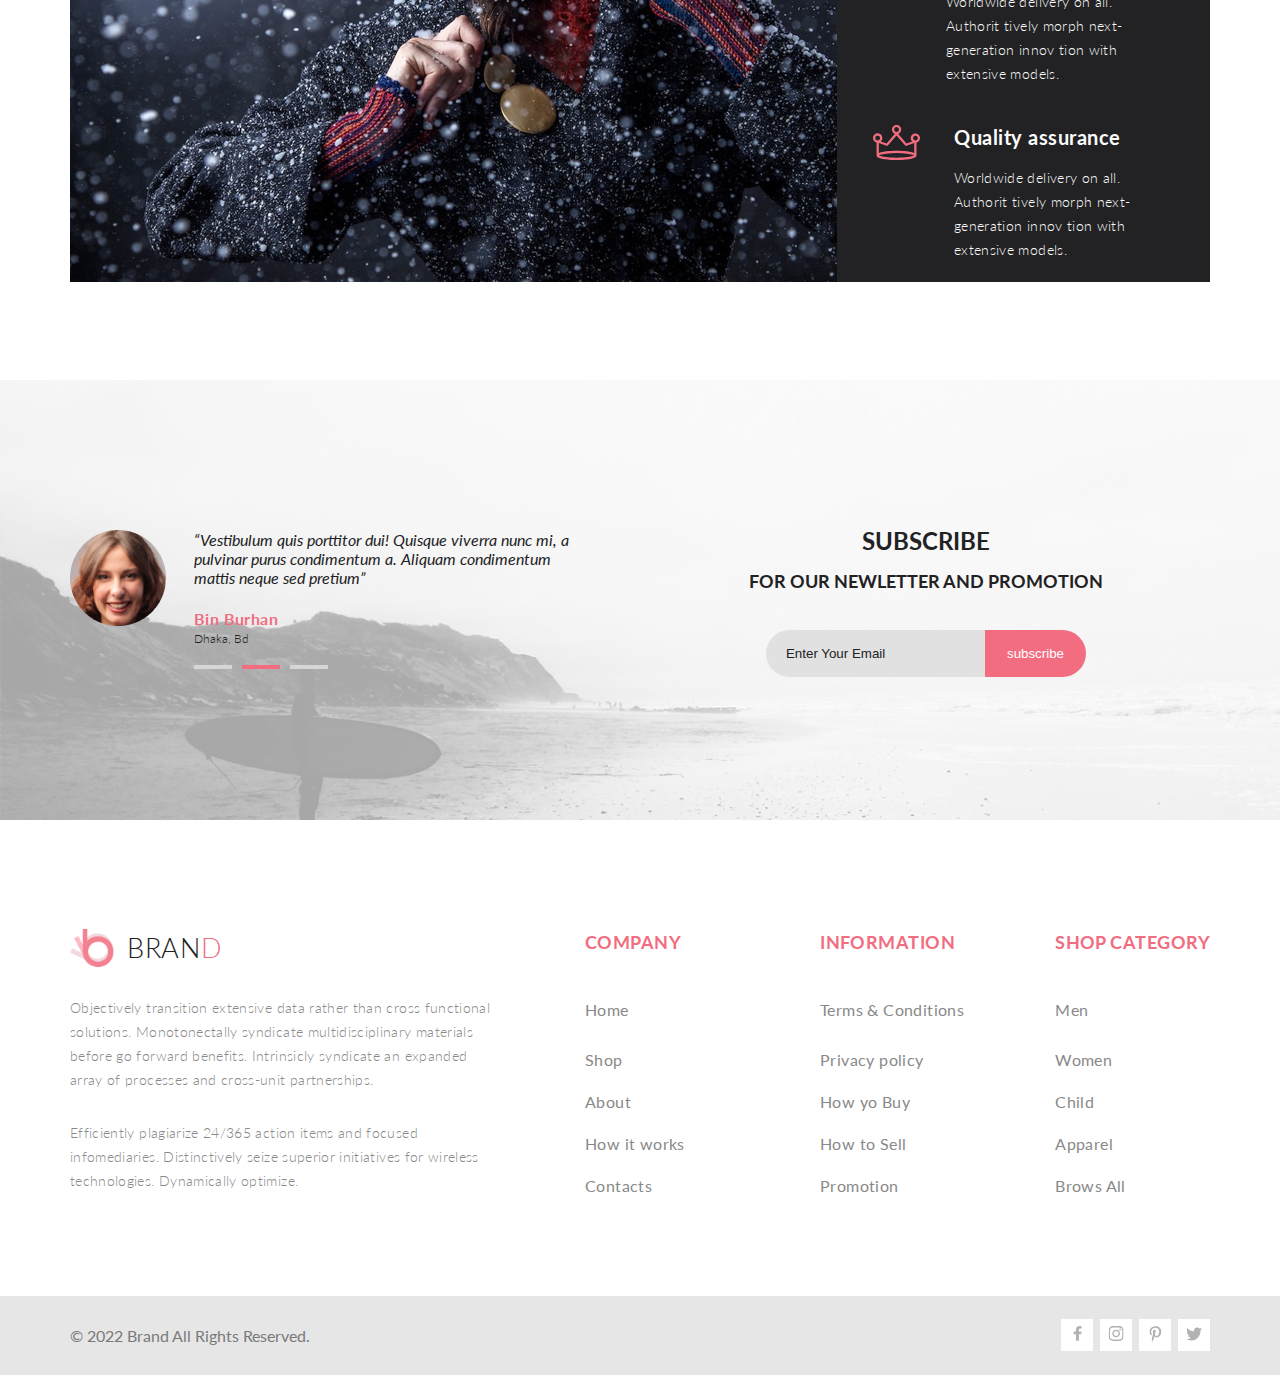
==== commit d2d0ed5e: "изменение ссылок, завершение работы над макетом" ====
--- a/index.html
+++ b/index.html
@@ -160,7 +160,7 @@
                         </div>
                     </div>
                 </li>
-                <li class="menu__list "><a href="./product.html" class="menu__link">men</a>
+                <li class="menu__list "><a href="#2" class="menu__link">men</a>
                     <div class="dropdown">
                         <div class="menu__item">
                             <h3 class="menu__title">men</h3>
@@ -286,7 +286,7 @@
                         </div>
                     </div>
                 </li>
-                <li class="menu__list acc"><a href="#5" class="menu__link">accesories</a>
+                <li class="menu__list acc"><a href="product.html" class="menu__link">Product</a>
                     <div class="dropdown">
                         <div class="menu__item">
                             <h3 class="menu__title">accesories</h3>
@@ -530,6 +530,14 @@
                                     fill="#E8E8E8" />
                             </svg>Add to Cart
                         </a>
+                        <div class="products-item__card products-item__card_mod">
+                            <a class="products-item__link products-item__link_mod" href="#add2">
+                                <i class="fa fa-repeat" aria-hidden="true"></i>
+                            </a>
+                            <a class="products-item__link products-item__link_mod" href="#add3">
+                                <i class="fa fa-heart-o" aria-hidden="true"></i>
+                            </a>
+                        </div>
                     </div>
                 </div>
                 <!-- // card2 -->
@@ -552,6 +560,14 @@
                                     fill="#E8E8E8" />
                             </svg>Add to Cart
                         </a>
+                        <div class="products-item__card products-item__card_mod">
+                            <a class="products-item__link products-item__link_mod" href="#add2">
+                                <i class="fa fa-repeat" aria-hidden="true"></i>
+                            </a>
+                            <a class="products-item__link products-item__link_mod" href="#add3">
+                                <i class="fa fa-heart-o" aria-hidden="true"></i>
+                            </a>
+                        </div>
                     </div>
                 </div>
                 <!-- // card3 -->
@@ -574,6 +590,14 @@
                                     fill="#E8E8E8" />
                             </svg>Add to Cart
                         </a>
+                        <div class="products-item__card products-item__card_mod">
+                            <a class="products-item__link products-item__link_mod" href="#add2">
+                                <i class="fa fa-repeat" aria-hidden="true"></i>
+                            </a>
+                            <a class="products-item__link products-item__link_mod" href="#add3">
+                                <i class="fa fa-heart-o" aria-hidden="true"></i>
+                            </a>
+                        </div>
                     </div>
                 </div>
                 <!-- // card4 -->
@@ -596,6 +620,14 @@
                                     fill="#E8E8E8" />
                             </svg>Add to Cart
                         </a>
+                        <div class="products-item__card products-item__card_mod">
+                            <a class="products-item__link products-item__link_mod" href="#add2">
+                                <i class="fa fa-repeat" aria-hidden="true"></i>
+                            </a>
+                            <a class="products-item__link products-item__link_mod" href="#add3">
+                                <i class="fa fa-heart-o" aria-hidden="true"></i>
+                            </a>
+                        </div>
                     </div>
                 </div>
                 <!-- // card5 -->
@@ -618,6 +650,14 @@
                                     fill="#E8E8E8" />
                             </svg>Add to Cart
                         </a>
+                        <div class="products-item__card products-item__card_mod">
+                            <a class="products-item__link products-item__link_mod" href="#add2">
+                                <i class="fa fa-repeat" aria-hidden="true"></i>
+                            </a>
+                            <a class="products-item__link products-item__link_mod" href="#add3">
+                                <i class="fa fa-heart-o" aria-hidden="true"></i>
+                            </a>
+                        </div>
                     </div>
                 </div>
                 <!-- // card6 -->
@@ -640,6 +680,14 @@
                                     fill="#E8E8E8" />
                             </svg>Add to Cart
                         </a>
+                        <div class="products-item__card products-item__card_mod">
+                            <a class="products-item__link products-item__link_mod" href="#add2">
+                                <i class="fa fa-repeat" aria-hidden="true"></i>
+                            </a>
+                            <a class="products-item__link products-item__link_mod" href="#add3">
+                                <i class="fa fa-heart-o" aria-hidden="true"></i>
+                            </a>
+                        </div>
                     </div>
                 </div>
                 <!-- // card7 -->
@@ -662,6 +710,14 @@
                                     fill="#E8E8E8" />
                             </svg>Add to Cart
                         </a>
+                        <div class="products-item__card products-item__card_mod">
+                            <a class="products-item__link products-item__link_mod" href="#add2">
+                                <i class="fa fa-repeat" aria-hidden="true"></i>
+                            </a>
+                            <a class="products-item__link products-item__link_mod" href="#add3">
+                                <i class="fa fa-heart-o" aria-hidden="true"></i>
+                            </a>
+                        </div>
                     </div>
                 </div>
                 <!-- // card8 -->
